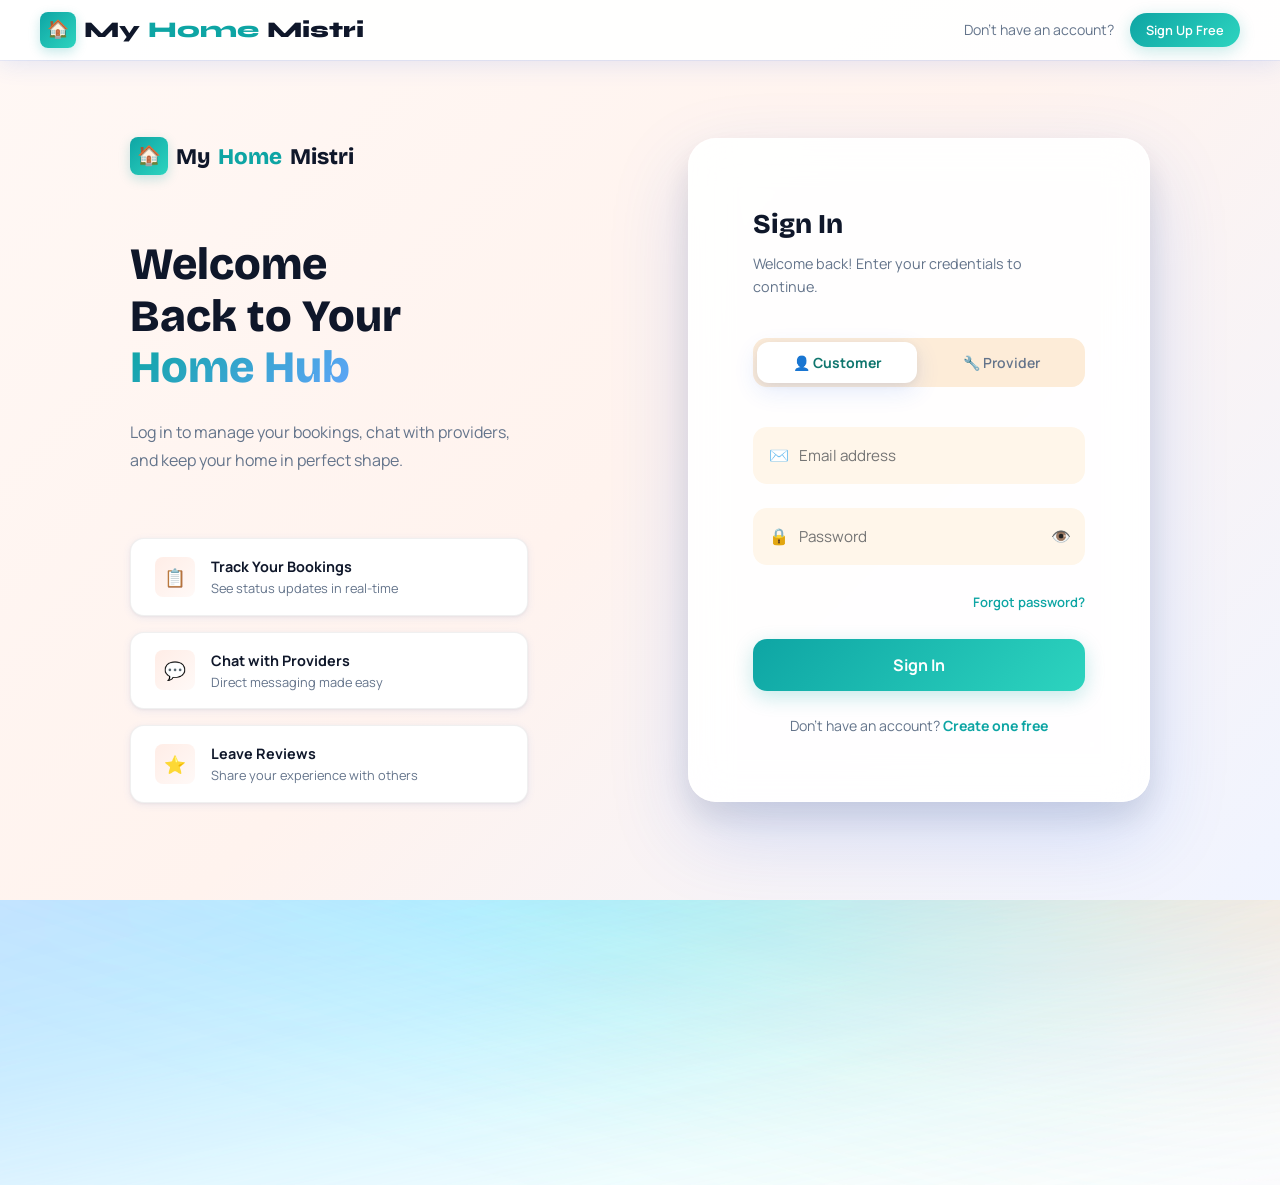
==== frontend/chat.html @ c1bc2903 "Initial commit" ====
<!DOCTYPE html>
<html lang="en">
<head>
  <meta charset="UTF-8">
  <meta name="viewport" content="width=device-width, initial-scale=1.0">
  <title>Chat - MyHomeMistri</title>
  <link rel="stylesheet" href="css/global.css">
  <link rel="stylesheet" href="css/chat.css">
</head>
<body>
  <nav class="navbar scrolled">
    <div class="nav-container">
      <a href="index.html" class="nav-logo"><div class="logo-icon">&#127968;</div>My<span class="accent">Home</span>Mistri</a>
      <ul class="nav-links">
        <li><a href="providers.html" class="nav-link">Providers</a></li>
        <li><a href="user-dashboard.html" class="nav-link">Dashboard</a></li>
        <li><a href="chat.html" class="nav-link active">Chat</a></li>
      </ul>
      <button class="hamburger" aria-label="Toggle menu"><span></span><span></span><span></span></button>
    </div>
  </nav>

  <div class="nav-overlay"></div>
  <div class="nav-drawer">
    <a href="providers.html" class="nav-link">Providers</a>
    <a href="user-dashboard.html" class="nav-link">Dashboard</a>
    <a href="chat.html" class="nav-link active">Chat</a>
  </div>

  <main class="chat-page">
    <div class="chat-layout">
      <aside class="conversations-sidebar">
        <div class="sidebar-chat-header">
          <h2>Messages</h2>
          <div class="chat-search-wrap">
            <span class="search-icon">&#128269;</span>
            <input type="text" class="chat-search-input" id="conversationSearch" placeholder="Search conversation">
          </div>
        </div>
        <div class="conversations-list" id="conversationsList"></div>
      </aside>

      <section class="chat-window" id="chatWindow">
        <div class="chat-window-empty" id="chatWindowEmpty" style="display:none">
          <div class="empty-icon">&#128172;</div>
          <h3>Select a conversation</h3>
        </div>

        <div id="chatBody" style="display:flex;flex-direction:column;flex:1;overflow:hidden">
          <header class="chat-window-header" id="chatWindowHeader">
            <button class="mobile-back-btn" id="mobileBackBtn" type="button">&#8592; Back</button>
            <div class="avatar">RK</div>
            <div class="chat-header-info">
              <div class="chat-header-name">Rajesh Kumar</div>
              <div class="chat-header-status"><span class="status-dot"></span> Online now</div>
            </div>
            <div class="chat-header-actions">
              <button class="chat-action-btn" type="button">&#9432;</button>
              <button class="chat-action-btn" type="button">&#128465;</button>
            </div>
          </header>

          <div class="chat-messages" id="chatMessages"></div>

          <div class="chat-input-area">
            <div class="chat-input-wrapper">
              <button class="chat-attach-btn" type="button">&#128206;</button>
              <textarea class="chat-text-input" id="chatInput" placeholder="Type your message"></textarea>
              <button class="chat-send-btn" id="chatSendBtn" type="button">&#10148;</button>
            </div>
          </div>
        </div>
      </section>
    </div>
  </main>

  <div class="toast-container"></div>

  <script src="js/global.js"></script>
  <script src="js/chat-page.js"></script>
</body>
</html>
---- frontend/css/global.css ----
@import url('https://fonts.googleapis.com/css2?family=Manrope:wght@400;500;600;700;800&family=Bricolage+Grotesque:wght@500;600;700;800&family=Syne:wght@500;700;800&display=swap');

:root {
  /* Color Palette */
  --primary: #0EA5A4;
  --primary-light: #2DD4BF;
  --primary-dark: #0F766E;
  --primary-glow: rgba(14, 165, 164, 0.24);
  --secondary: #2563EB;
  --secondary-light: #60A5FA;
  --accent: #E11D48;
  --accent-light: #FB7185;
  --warning: #F59E0B;
  --danger: #DC2626;

  /* Neutral Palette */
  --white: #FFFFFF;
  --bg-base: #FFFDF8;
  --bg-soft: #FFF6EA;
  --bg-muted: #FDECD8;
  --surface: rgba(255, 255, 255, 0.85);
  --surface-raised: rgba(255, 255, 255, 0.95);
  --border: rgba(37, 99, 235, 0.16);
  --border-soft: rgba(0, 0, 0, 0.06);

  /* Text */
  --text-dark: #0F172A;
  --text-body: #334155;
  --text-muted: #64748B;
  --text-light: #94A3B8;

  /* Typography */
  --font-display: 'Bricolage Grotesque', sans-serif;
  --font-body: 'Manrope', sans-serif;
  --font-brand: 'Syne', sans-serif;

  /* Spacing */
  --space-xs: 4px;
  --space-sm: 8px;
  --space-md: 16px;
  --space-lg: 24px;
  --space-xl: 40px;
  --space-2xl: 64px;
  --space-3xl: 96px;

  /* Radius */
  --radius-sm: 8px;
  --radius-md: 14px;
  --radius-lg: 20px;
  --radius-xl: 28px;
  --radius-full: 9999px;

  /* Shadows */
  --shadow-sm: 0 2px 8px rgba(37, 99, 235, 0.08), 0 1px 3px rgba(2,6,23,0.05);
  --shadow-md: 0 8px 24px rgba(37, 99, 235, 0.12), 0 2px 8px rgba(2,6,23,0.06);
  --shadow-lg: 0 20px 48px rgba(37, 99, 235, 0.16), 0 8px 16px rgba(2,6,23,0.08);
  --shadow-xl: 0 32px 80px rgba(37, 99, 235, 0.18), 0 16px 32px rgba(2,6,23,0.1);
  --shadow-glow: 0 0 32px rgba(37, 99, 235, 0.28);

  /* Transitions */
  --transition-fast: 0.15s cubic-bezier(0.4, 0, 0.2, 1);
  --transition-base: 0.25s cubic-bezier(0.4, 0, 0.2, 1);
  --transition-slow: 0.4s cubic-bezier(0.4, 0, 0.2, 1);
  --transition-spring: 0.5s cubic-bezier(0.34, 1.56, 0.64, 1);

  /* Z-index */
  --z-base: 1;
  --z-raised: 10;
  --z-overlay: 100;
  --z-modal: 200;
  --z-toast: 300;
  --z-nav: 1000;
}

/* ============ RESET & BASE ============ */
*, *::before, *::after {
  box-sizing: border-box;
  margin: 0;
  padding: 0;
}

html {
  font-size: 16px;
  scroll-behavior: smooth;
  -webkit-text-size-adjust: 100%;
  /* prevent any horizontal scrollbar even if a tiny sliver of the drawer appears */
  overflow-x: hidden;
}

body {
  font-family: var(--font-body);
  font-size: 1rem;
  line-height: 1.6;
  color: var(--text-body);
  background: linear-gradient(135deg, #FFFBF0 0%, #FFF8F0 35%, #FFF4E6 100%);
  background-attachment: fixed;
  overflow-x: hidden;
  -webkit-font-smoothing: antialiased;
  -moz-osx-font-smoothing: grayscale;
  position: relative;
}

body::before,
body::after {
  content: '';
  position: fixed;
  inset: -20%;
  pointer-events: none;
  z-index: -3;
  transform-origin: center;
}

body::before {
  background:
    conic-gradient(from 0deg at 50% 50%, 
      rgba(255, 107, 107, 0.35),
      rgba(255, 159, 64, 0.35),
      rgba(255, 206, 86, 0.35),
      rgba(75, 192, 192, 0.35),
      rgba(100, 150, 255, 0.35),
      rgba(200, 150, 255, 0.35),
      rgba(255, 107, 107, 0.35)
    );
  filter: blur(100px) saturate(150%) brightness(1.1);
  transform: perspective(2000px) rotateX(55deg) rotateZ(0deg) scale(1.2);
  animation: glowPlaneA 25s ease-in-out infinite alternate;
}

body::after {
  background:
    radial-gradient(circle at 25% 35%, rgba(255, 178, 102, 0.35), transparent 45%),
    radial-gradient(circle at 75% 45%, rgba(255, 150, 200, 0.35), transparent 48%),
    radial-gradient(circle at 50% 80%, rgba(100, 200, 255, 0.3), transparent 45%),
    radial-gradient(circle at 15% 70%, rgba(200, 180, 255, 0.28), transparent 42%);
  filter: blur(85px) saturate(140%);
  transform: perspective(1800px) rotateX(60deg) rotateZ(12deg) scale(1.15);
  animation: glowPlaneB 28s ease-in-out infinite;
}

img {
  max-width: 100%;
  height: auto;
  display: block;
}

a {
  color: inherit;
  text-decoration: none;
}

ul, ol {
  list-style: none;
}

button {
  cursor: pointer;
  font-family: var(--font-body);
  border: none;
  outline: none;
  background: none;
}

input, textarea, select {
  font-family: var(--font-body);
  outline: none;
}

/* ============ ABSTRACT BG SHAPES ============ */
.bg-shapes {
  position: fixed;
  top: 0; left: 0;
  width: 100%; height: 100%;
  pointer-events: none;
  z-index: -1;
  overflow: hidden;
  perspective: 1200px;
}

.bg-shape {
  position: absolute;
  border-radius: 50%;
  filter: blur(70px);
  opacity: 0.45;
  will-change: transform;
}

.bg-shape-1 {
  width: 700px; height: 700px;
  background: radial-gradient(circle at 30% 30%, #FFB366 0%, #FF8A65 35%, transparent 70%);
  top: -250px; right: -150px;
  animation: floatShape1 14s cubic-bezier(0.42, 0, 0.58, 1) infinite;
  box-shadow: 0 0 80px 20px rgba(255, 138, 101, 0.3);
}

.bg-shape-2 {
  width: 500px; height: 500px;
  background: radial-gradient(circle at 40% 40%, #7DD3FC 0%, #60A5FA 40%, transparent 70%);
  bottom: -150px; left: -120px;
  animation: floatShape2 17s cubic-bezier(0.42, 0, 0.58, 1) infinite;
  box-shadow: 0 0 70px 15px rgba(96, 165, 250, 0.3);
}

.bg-shape-3 {
  width: 600px; height: 600px;
  background: radial-gradient(circle at 35% 35%, #F472B6 0%, #EC4899 30%, transparent 70%);
  top: 40%; left: 35%;
  animation: floatShape3 12s cubic-bezier(0.42, 0, 0.58, 1) infinite;
  box-shadow: 0 0 90px 25px rgba(236, 72, 153, 0.25);
}

@keyframes floatShape1 {
  0%, 100% { 
    transform: translate(0, 0) rotateX(0deg) rotateY(0deg) rotateZ(0deg) scale(1);
    opacity: 0.45;
  }
  25% { 
    transform: translate(-50px, 40px) rotateX(15deg) rotateY(-20deg) rotateZ(10deg) scale(1.15);
    opacity: 0.5;
  }
  50% { 
    transform: translate(30px, -30px) rotateX(-15deg) rotateY(25deg) rotateZ(-15deg) scale(1.05);
    opacity: 0.4;
  }
  75% { 
    transform: translate(-40px, -50px) rotateX(20deg) rotateY(-15deg) rotateZ(20deg) scale(1.2);
    opacity: 0.48;
  }
}

@keyframes floatShape2 {
  0%, 100% { 
    transform: translate(0, 0) rotateX(0deg) rotateY(0deg) rotateZ(0deg) scale(1);
    opacity: 0.45;
  }
  25% { 
    transform: translate(50px, -50px) rotateX(-20deg) rotateY(20deg) rotateZ(-10deg) scale(1.1);
    opacity: 0.48;
  }
  50% { 
    transform: translate(-30px, 40px) rotateX(15deg) rotateY(-25deg) rotateZ(15deg) scale(1.18);
    opacity: 0.42;
  }
  75% { 
    transform: translate(40px, 30px) rotateX(-10deg) rotateY(15deg) rotateZ(-20deg) scale(1.08);
    opacity: 0.46;
  }
}

@keyframes floatShape3 {
  0%, 100% { 
    transform: translate(-50%, -50%) rotateX(0deg) rotateY(0deg) rotateZ(0deg) scale(1);
    opacity: 0.45;
  }
  25% { 
    transform: translate(-50%, -65%) rotateX(25deg) rotateY(-20deg) rotateZ(20deg) scale(1.2);
    opacity: 0.5;
  }
  50% { 
    transform: translate(-50%, -35%) rotateX(-20deg) rotateY(25deg) rotateZ(-15deg) scale(0.95);
    opacity: 0.38;
  }
  75% { 
    transform: translate(-50%, -55%) rotateX(15deg) rotateY(15deg) rotateZ(25deg) scale(1.12);
    opacity: 0.47;
  }
}
 
/* ============ DECORATIVE 3D ANIMATIONS ============ */



@keyframes glowPlaneA {
  0% {
    transform: perspective(2000px) rotateX(55deg) rotateY(-10deg) rotateZ(-8deg) scale(1.15) translate3d(-3%, 1%, 0);
    opacity: 0.95;
  }
  25% {
    transform: perspective(2000px) rotateX(50deg) rotateY(15deg) rotateZ(12deg) scale(1.25) translate3d(2%, -2%, 20px);
    opacity: 1;
  }
  50% {
    transform: perspective(2000px) rotateX(60deg) rotateY(-20deg) rotateZ(8deg) scale(1.2) translate3d(-2%, 3%, 0);
    opacity: 0.92;
  }
  75% {
    transform: perspective(2000px) rotateX(52deg) rotateY(18deg) rotateZ(-10deg) scale(1.22) translate3d(3%, -1%, 15px);
    opacity: 0.98;
  }
  100% {
    transform: perspective(2000px) rotateX(55deg) rotateY(-10deg) rotateZ(16deg) scale(1.18) translate3d(1%, 2%, 0);
    opacity: 0.95;
  }
}

@keyframes glowPlaneB {
  0% {
    transform: perspective(1800px) rotateX(60deg) rotateY(12deg) rotateZ(14deg) scale(1.1) translate3d(2%, -2%, 0);
    opacity: 0.93;
  }
  25% {
    transform: perspective(1800px) rotateX(55deg) rotateY(-15deg) rotateZ(-8deg) scale(1.18) translate3d(-3%, 2%, -20px);
    opacity: 0.97;
  }
  50% {
    transform: perspective(1800px) rotateX(58deg) rotateY(20deg) rotateZ(10deg) scale(1.15) translate3d(-2%, -3%, 0);
    opacity: 0.91;
  }
  75% {
    transform: perspective(1800px) rotateX(62deg) rotateY(-18deg) rotateZ(-12deg) scale(1.2) translate3d(3%, 1%, 12px);
    opacity: 0.96;
  }
  100% {
    transform: perspective(1800px) rotateX(64deg) rotateY(12deg) rotateZ(6deg) scale(1.12) translate3d(1%, 1%, 0);
    opacity: 0.93;
  }
}

/* ============ DECORATIVE 3D ANIMATIONS ============ */
@keyframes floatingOrb1 {
  0%, 100% { transform: translateY(0) scale(1); }
  50% { transform: translateY(-60px) scale(1.1); }
}

@keyframes floatingOrb2 {
  0%, 100% { transform: translateX(0) translateY(0); }
  50% { transform: translateX(40px) translateY(-40px); }
}

@keyframes floatingOrb3 {
  0%, 100% { transform: translateX(0) translateY(0) rotateZ(0deg); }
  50% { transform: translateX(-35px) translateY(50px) rotateZ(180deg); }
}

@keyframes shimmer {
  0%, 100% { opacity: 0.3; }
  50% { opacity: 0.8; }
}

@keyframes pulsGlow {
  0%, 100% { box-shadow: 0 0 30px 10px rgba(255, 107, 107, 0.2); }
  50% { box-shadow: 0 0 60px 20px rgba(255, 107, 107, 0.35); }
}

/* Create additional layered 3D depth */
.bg-shapes::before {
  content: '';
  position: absolute;
  width: 100%; height: 100%;
  top: 0; left: 0;
  background: 
    radial-gradient(circle at 20% 50%, rgba(255, 179, 102, 0.08), transparent 50%),
    radial-gradient(circle at 80% 20%, rgba(100, 200, 255, 0.08), transparent 50%),
    radial-gradient(circle at 50% 90%, rgba(244, 114, 182, 0.07), transparent 50%);
  pointer-events: none;
  animation: shimmer 6s ease-in-out infinite;
}

/* ============ NAVBAR ============ */
.navbar {
  position: fixed;
  top: 0; left: 0;
  width: 100%;
  z-index: var(--z-nav);
  padding: 18px 0;
  transition: all var(--transition-slow);
}

.navbar.scrolled {
  background: rgba(255, 255, 255, 0.92);
  backdrop-filter: blur(20px);
  -webkit-backdrop-filter: blur(20px);
  box-shadow: 0 4px 24px rgba(37, 99, 235, 0.12), 0 1px 0 rgba(37, 99, 235, 0.08);
  padding: 12px 0;
}

.nav-container {
  max-width: 1280px;
  margin: 0 auto;
  padding: 0 var(--space-xl);
  display: flex;
  align-items: center;
  justify-content: space-between;
  gap: var(--space-xl);
}

.nav-logo {
  display: flex;
  align-items: center;
  gap: var(--space-sm);
  font-family: var(--font-brand);
  font-weight: 800;
  font-size: 1.4rem;
  color: var(--text-dark);
  flex-shrink: 0;
}

.nav-logo .logo-icon {
  width: 36px; height: 36px;
  background: linear-gradient(135deg, var(--primary), var(--primary-light));
  border-radius: var(--radius-sm);
  display: flex;
  align-items: center;
  justify-content: center;
  color: white;
  font-size: 1.1rem;
  box-shadow: 0 4px 12px var(--primary-glow);
}

.nav-logo span.accent {
  color: var(--primary);
}

.nav-links {
  display: flex;
  align-items: center;
  gap: var(--space-xl);
}

.nav-link {
  font-size: 0.9rem;
  font-weight: 600;
  color: var(--text-body);
  transition: color var(--transition-base);
  position: relative;
  padding-bottom: 4px;
}

.nav-link::after {
  content: '';
  position: absolute;
  bottom: 0; left: 0;
  width: 0; height: 2px;
  background: var(--primary);
  border-radius: var(--radius-full);
  transition: width var(--transition-base);
}

.nav-link:hover {
  color: var(--primary);
}

.nav-link:hover::after,
.nav-link.active::after {
  width: 100%;
}

.nav-link.active {
  color: var(--primary);
}

.nav-actions {
  display: flex;
  align-items: center;
  gap: var(--space-md);
}

.btn {
  display: inline-flex;
  align-items: center;
  justify-content: center;
  gap: 8px;
  padding: 10px 22px;
  border-radius: var(--radius-full);
  font-size: 0.875rem;
  font-weight: 600;
  font-family: var(--font-body);
  transition: all var(--transition-base);
  cursor: pointer;
  position: relative;
  overflow: hidden;
  white-space: nowrap;
}

.btn::before {
  content: '';
  position: absolute;
  top: 50%; left: 50%;
  width: 0; height: 0;
  background: rgba(255,255,255,0.2);
  border-radius: 50%;
  transform: translate(-50%, -50%);
  transition: width 0.6s ease, height 0.6s ease;
}

.btn:active::before {
  width: 300px;
  height: 300px;
}

.btn-outline {
  border: 2px solid var(--border);
  color: var(--text-body);
  background: transparent;
}

.btn-outline:hover {
  border-color: var(--primary);
  color: var(--primary);
  background: var(--primary-glow);
}

.btn-primary {
  background: linear-gradient(135deg, var(--primary), var(--primary-light));
  color: white;
  box-shadow: 0 4px 16px var(--primary-glow);
}

.btn-primary:hover {
  transform: translateY(-2px);
  box-shadow: 0 8px 24px var(--primary-glow);
}

.btn-primary:active {
  transform: translateY(0);
}

.btn-secondary {
  background: linear-gradient(135deg, var(--secondary), var(--secondary-light));
  color: white;
  box-shadow: 0 4px 16px rgba(79, 70, 229, 0.25);
}

.btn-secondary:hover {
  transform: translateY(-2px);
  box-shadow: 0 8px 24px rgba(79, 70, 229, 0.35);
}

.btn-ghost {
  color: var(--text-muted);
  background: transparent;
}

.btn-ghost:hover {
  color: var(--primary);
  background: var(--primary-glow);
}

.btn-sm {
  padding: 7px 16px;
  font-size: 0.8rem;
}

.btn-lg {
  padding: 14px 32px;
  font-size: 1rem;
}

/* ============ HAMBURGER ============ */
.hamburger {
  display: none;
  flex-direction: column;
  gap: 5px;
  cursor: pointer;
  padding: 8px;
  border-radius: var(--radius-sm);
  background: transparent;
  transition: background var(--transition-base);
  z-index: calc(var(--z-nav) + 10);
}

.hamburger:hover {
  background: var(--primary-glow);
}

.hamburger span {
  display: block;
  width: 24px;
  height: 2.5px;
  background: var(--text-dark);
  border-radius: 2px;
  transition: all var(--transition-base);
}

.hamburger.active span:nth-child(1) {
  transform: translateY(7.5px) rotate(45deg);
}

.hamburger.active span:nth-child(2) {
  opacity: 0;
  transform: scaleX(0);
}

.hamburger.active span:nth-child(3) {
  transform: translateY(-7.5px) rotate(-45deg);
}

/* ============ MOBILE DRAWER ============ */
.nav-drawer {
  position: fixed;
  top: 0;
  right: 0;
  width: min(320px, 85vw);
  height: 100vh;
  background: rgba(255, 255, 255, 0.97);
  backdrop-filter: blur(24px);
  -webkit-backdrop-filter: blur(24px);
  z-index: calc(var(--z-nav) + 5);
  padding: 80px var(--space-xl) var(--space-xl);
  display: flex;
  flex-direction: column;
  gap: var(--space-lg);
  box-shadow: -8px 0 48px rgba(0,0,0,0.12);
  /* move completely off‑screen; 100% matches the drawer's own width so there
     are no visible slivers at extreme zoom levels. 110% sometimes left a
     tiny slice peeking from the right when the page was zoomed out in the
     browser. */
  transform: translateX(100%);
  transition: transform 0.4s cubic-bezier(0.4, 0, 0.2, 1);
  pointer-events: none;
  visibility: hidden;
  will-change: transform;
}

.nav-drawer.open {
  transform: translateX(0);
  pointer-events: auto;
  visibility: visible;
}

.nav-drawer .nav-link {
  font-size: 1.1rem;
  padding: var(--space-sm) 0;
  border-bottom: 1px solid var(--border-soft);
}

.nav-drawer .nav-actions {
  flex-direction: column;
  align-items: stretch;
  margin-top: auto;
}

.nav-drawer .btn {
  justify-content: center;
}

.nav-overlay {
  position: fixed;
  inset: 0;
  background: rgba(0,0,0,0.3);
  z-index: calc(var(--z-nav) + 4);
  opacity: 0;
  pointer-events: none;
  transition: opacity var(--transition-slow);
  backdrop-filter: blur(2px);
}

.nav-overlay.active {
  opacity: 1;
  pointer-events: all;
}

/* ============ CONTAINERS ============ */
.container {
  max-width: 1280px;
  margin: 0 auto;
  padding: 0 var(--space-xl);
}

.container-sm {
  max-width: 900px;
  margin: 0 auto;
  padding: 0 var(--space-xl);
}

.section {
  padding: var(--space-3xl) 0;
}

/* ============ CARDS ============ */
.card {
  background: var(--surface);
  border: 1px solid var(--border-soft);
  border-radius: var(--radius-lg);
  padding: var(--space-xl);
  box-shadow: var(--shadow-md);
  backdrop-filter: blur(12px);
  -webkit-backdrop-filter: blur(12px);
  transition: all var(--transition-slow);
  transform-style: preserve-3d;
}

.card:hover {
  box-shadow: var(--shadow-lg);
  border-color: var(--border);
}

.card-tilt {
  transition: transform var(--transition-base), box-shadow var(--transition-base);
}

/* ============ BADGES ============ */
.badge {
  display: inline-flex;
  align-items: center;
  gap: 4px;
  padding: 4px 12px;
  border-radius: var(--radius-full);
  font-size: 0.75rem;
  font-weight: 700;
  text-transform: uppercase;
  letter-spacing: 0.05em;
}

.badge-primary {
  background: linear-gradient(135deg, var(--primary-glow), rgba(14, 165, 164, 0.12));
  color: var(--primary-dark);
  border: 1px solid rgba(14, 165, 164, 0.2);
}

.badge-success {
  background: rgba(16, 185, 129, 0.12);
  color: #059669;
  border: 1px solid rgba(16, 185, 129, 0.2);
}

.badge-warning {
  background: rgba(245, 158, 11, 0.12);
  color: #D97706;
  border: 1px solid rgba(245, 158, 11, 0.2);
}

.badge-danger {
  background: rgba(239, 68, 68, 0.12);
  color: #DC2626;
  border: 1px solid rgba(239, 68, 68, 0.2);
}

.badge-info {
  background: rgba(79, 70, 229, 0.1);
  color: var(--secondary);
  border: 1px solid rgba(79, 70, 229, 0.2);
}

/* ============ STARS ============ */
.stars {
  display: flex;
  align-items: center;
  gap: 2px;
}

.star {
  color: #E5E7EB;
  font-size: 1rem;
  transition: color var(--transition-fast);
}

.star.filled {
  color: var(--warning);
}

.star.half {
  background: linear-gradient(90deg, var(--warning) 50%, #E5E7EB 50%);
  background-clip: text;
  -webkit-background-clip: text;
  -webkit-text-fill-color: transparent;
}

/* ============ FORM ELEMENTS ============ */
.form-group {
  position: relative;
  margin-bottom: var(--space-lg);
}

.form-label {
  display: block;
  font-size: 0.85rem;
  font-weight: 600;
  color: var(--text-body);
  margin-bottom: var(--space-sm);
  transition: color var(--transition-base);
}

.form-input {
  width: 100%;
  padding: 13px 18px;
  background: var(--surface-raised);
  border: 2px solid var(--border-soft);
  border-radius: var(--radius-md);
  font-size: 0.95rem;
  color: var(--text-dark);
  transition: all var(--transition-base);
}

.form-input:focus {
  border-color: var(--primary);
  background: white;
  box-shadow: 0 0 0 4px var(--primary-glow);
}

.form-input::placeholder {
  color: var(--text-light);
}

.form-input.error {
  border-color: var(--danger);
  box-shadow: 0 0 0 4px rgba(239, 68, 68, 0.1);
}

.form-error {
  font-size: 0.78rem;
  color: var(--danger);
  margin-top: 6px;
  display: flex;
  align-items: center;
  gap: 4px;
  opacity: 0;
  transform: translateY(-4px);
  transition: all var(--transition-base);
}

.form-error.visible {
  opacity: 1;
  transform: translateY(0);
}

/* ============ SCROLL REVEAL ============ */
.reveal {
  opacity: 0;
  transform: translateY(32px);
  transition: opacity 0.7s cubic-bezier(0.4, 0, 0.2, 1),
              transform 0.7s cubic-bezier(0.4, 0, 0.2, 1);
}

.reveal.revealed {
  opacity: 1;
  transform: translateY(0);
}

.reveal-delay-1 { transition-delay: 0.1s; }
.reveal-delay-2 { transition-delay: 0.2s; }
.reveal-delay-3 { transition-delay: 0.3s; }
.reveal-delay-4 { transition-delay: 0.4s; }
.reveal-delay-5 { transition-delay: 0.5s; }

/* ============ SECTION HEADERS ============ */
.section-label {
  font-family: var(--font-brand);
  display: inline-flex;
  align-items: center;
  gap: 8px;
  padding: 6px 16px;
  background: var(--primary-glow);
  border: 1px solid rgba(14, 165, 164, 0.2);
  border-radius: var(--radius-full);
  font-size: 0.8rem;
  font-weight: 700;
  color: var(--primary-dark);
  text-transform: uppercase;
  letter-spacing: 0.08em;
  margin-bottom: var(--space-md);
}

.section-title {
  font-family: var(--font-display);
  font-size: clamp(2rem, 4vw, 3rem);
  font-weight: 800;
  color: var(--text-dark);
  line-height: 1.15;
  margin-bottom: var(--space-md);
}

.section-subtitle {
  font-size: 1.05rem;
  color: var(--text-muted);
  line-height: 1.7;
  max-width: 600px;
}

/* ============ TOAST NOTIFICATIONS ============ */
.toast-container {
  position: fixed;
  bottom: 24px;
  right: 24px;
  z-index: var(--z-toast);
  display: flex;
  flex-direction: column;
  gap: var(--space-sm);
}

.toast {
  display: flex;
  align-items: center;
  gap: var(--space-md);
  padding: var(--space-md) var(--space-lg);
  background: white;
  border-radius: var(--radius-md);
  box-shadow: var(--shadow-xl);
  border-left: 4px solid var(--primary);
  min-width: 300px;
  max-width: 420px;
  animation: toastIn 0.4s var(--transition-spring) forwards;
}

.toast.success { border-left-color: var(--accent); }
.toast.error { border-left-color: var(--danger); }
.toast.warning { border-left-color: var(--warning); }

@keyframes toastIn {
  from { opacity: 0; transform: translateX(100%) scale(0.9); }
  to { opacity: 1; transform: translateX(0) scale(1); }
}

@keyframes toastOut {
  from { opacity: 1; transform: translateX(0) scale(1); }
  to { opacity: 0; transform: translateX(100%) scale(0.9); }
}

.toast.removing {
  animation: toastOut 0.3s ease forwards;
}

/* ============ LOADING SPINNER ============ */
.spinner {
  width: 20px; height: 20px;
  border: 3px solid rgba(255,255,255,0.3);
  border-top-color: white;
  border-radius: 50%;
  animation: spin 0.7s linear infinite;
}

@keyframes spin {
  to { transform: rotate(360deg); }
}

/* ============ AVATAR ============ */
.avatar {
  width: 44px; height: 44px;
  border-radius: 50%;
  object-fit: cover;
  border: 2px solid var(--border-soft);
  display: flex;
  align-items: center;
  justify-content: center;
  background: linear-gradient(135deg, var(--primary), var(--primary-light));
  color: white;
  font-weight: 700;
  font-size: 1rem;
  flex-shrink: 0;
}

.avatar-sm { width: 34px; height: 34px; font-size: 0.8rem; }
.avatar-lg { width: 60px; height: 60px; font-size: 1.3rem; }
.avatar-xl { width: 88px; height: 88px; font-size: 1.8rem; }

/* ============ DIVIDER ============ */
.divider {
  height: 1px;
  background: var(--border-soft);
  margin: var(--space-lg) 0;
}

/* ============ FOOTER ============ */
footer {
  background: var(--text-dark);
  color: rgba(255,255,255,0.7);
  /* smaller vertical footprint: 40px top / 24px bottom */
  padding: var(--space-xl) 0 var(--space-md);
}

footer .footer-grid {
  display: grid;
  grid-template-columns: 2fr 3fr 1fr; /* logo | services+company | support */
  /* tighten spacing to reduce height on larger screens */
  gap: var(--space-xl);
  margin-bottom: var(--space-xl);
}

/* grouped link columns for footer */
.footer-links-row {
  display: flex;
  gap: var(--space-2xl);
  flex-wrap: wrap;
}
.footer-links-row > div {
  flex: 1 1 200px;
}

footer .footer-logo {
  display: flex;
  align-items: center;
  gap: var(--space-sm);
  font-family: var(--font-brand);
  font-weight: 800;
  font-size: 1.3rem;
  color: white;
  margin-bottom: var(--space-md);
}

footer .footer-logo .logo-icon {
  background: linear-gradient(135deg, var(--primary), var(--primary-light));
}

footer p {
  font-size: 0.9rem;
  line-height: 1.8;
  margin-bottom: var(--space-lg);
}

footer h4 {
  font-family: var(--font-brand);
  font-weight: 700;
  font-size: 0.95rem;
  color: white;
  margin-bottom: var(--space-lg);
  text-transform: uppercase;
  letter-spacing: 0.05em;
}

footer a {
  display: block;
  font-size: 0.88rem;
  color: rgba(255,255,255,0.6);
  margin-bottom: var(--space-sm);
  transition: color var(--transition-base);
}

footer a:hover {
  color: var(--primary-light);
}

footer .footer-bottom {
  display: flex;
  align-items: center;
  justify-content: space-between;
  padding-top: var(--space-xl);
  border-top: 1px solid rgba(255,255,255,0.1);
  font-size: 0.85rem;
}

footer .social-links {
  display: flex;
  gap: var(--space-md);
}

footer .social-link {
  width: 36px; height: 36px;
  background: rgba(255,255,255,0.08);
  border-radius: var(--radius-sm);
  display: flex;
  align-items: center;
  justify-content: center;
  transition: background var(--transition-base), transform var(--transition-base);
}

footer .social-link:hover {
  background: var(--primary);
  transform: translateY(-2px);
}

/* ============ SCROLLBAR ============ */
::-webkit-scrollbar {
  width: 6px;
}

::-webkit-scrollbar-track {
  background: var(--bg-muted);
}

::-webkit-scrollbar-thumb {
  background: var(--primary-light);
  border-radius: 3px;
}

::-webkit-scrollbar-thumb:hover {
  background: var(--primary);
}

/* ============ SELECTION ============ */
::selection {
  background: var(--primary-glow);
  color: var(--primary-dark);
}

/* ============ RESPONSIVE ============ */
@media (max-width: 1200px) {
  .nav-container {
    padding: 0 var(--space-lg);
    gap: var(--space-md);
  }
  .nav-logo {
    font-size: 1.22rem;
  }
  .nav-logo .logo-icon {
    width: 32px;
    height: 32px;
    font-size: 1rem;
  }
  .nav-links { display: none; }
  .nav-actions { display: none; }
  .hamburger { display: flex; }
  .nav-drawer {
    width: min(360px, 86vw);
    padding: 82px var(--space-lg) var(--space-lg);
  }
  .nav-drawer .nav-actions,
  .mobile-drawer .nav-actions { display: flex; }
  footer .footer-grid { grid-template-columns: 1fr 1fr; }
}

@media (max-width: 768px) {
  :root {
    --space-xl: 24px;
    --space-2xl: 40px;
    --space-3xl: 64px;
  }
  .container { padding: 0 var(--space-lg); }
  footer .footer-grid {
    grid-template-columns: repeat(3, minmax(0, 1fr));
    gap: var(--space-lg);
  }
  footer .footer-grid > :first-child {
    grid-column: 1 / -1;
  }
  footer .footer-grid > :nth-child(2) { grid-column: span 2; }
  footer .footer-grid > :nth-child(3) { grid-column: span 1; }
  footer .footer-links-row {
    display: grid;
    grid-template-columns: repeat(2, minmax(0, 1fr));
    gap: var(--space-lg);
    align-items: start;
    width: 100%;
  }
  footer .footer-links-row > div {
    min-width: 0;
    width: 100%;
  }
  footer .footer-grid > :not(:first-child) {
    min-width: 0;
    width: 100%;
  }
  footer .footer-bottom { flex-direction: column; gap: var(--space-md); text-align: center; }
}

@media (max-width: 480px) {
  .nav-container { padding: 0 var(--space-md); }
  .nav-logo { font-size: 1.08rem; }
  .nav-logo .logo-icon {
    width: 30px;
    height: 30px;
  }
  .nav-drawer {
    width: min(320px, 92vw);
    padding: 78px var(--space-md) var(--space-md);
  }
  :root {
    --space-xl: 20px;
    --space-2xl: 32px;
  }
}
---- frontend/css/chat.css ----
/* ============================================
   MYHOMEMISTRI - CHAT PAGE CSS
============================================ */

.chat-page {
  padding-top: 72px;
  min-height: calc(100vh - 72px);
  height: calc(100vh - 72px);
  display: flex;
  flex-direction: column;
  background: var(--bg-base);
  overflow: hidden;
}

.chat-layout {
  display: grid;
  grid-template-columns: 340px 1fr;
  flex: 1;
  min-height: 0;
  overflow: hidden;
}

/* ============ CONVERSATIONS SIDEBAR ============ */
.conversations-sidebar {
  background: white;
  border-right: 1px solid var(--border-soft);
  display: flex;
  flex-direction: column;
  overflow: hidden;
}

.sidebar-chat-header {
  padding: var(--space-lg) var(--space-xl);
  border-bottom: 1px solid var(--border-soft);
  flex-shrink: 0;
}

.sidebar-chat-header h2 {
  font-family: var(--font-display);
  font-size: 1.2rem;
  font-weight: 700;
  color: var(--text-dark);
  margin-bottom: var(--space-md);
}

.chat-search-input {
  width: 100%;
  padding: 10px 14px 10px 40px;
  background: var(--bg-soft);
  border: 2px solid transparent;
  border-radius: var(--radius-md);
  font-size: 0.875rem;
  color: var(--text-dark);
  transition: all var(--transition-base);
  position: relative;
}

.chat-search-wrap {
  position: relative;
}

.chat-search-wrap .search-icon {
  position: absolute;
  left: 12px;
  top: 50%;
  transform: translateY(-50%);
  color: var(--text-light);
  font-size: 0.95rem;
  pointer-events: none;
}

.chat-search-input:focus {
  background: white;
  border-color: var(--primary);
  box-shadow: 0 0 0 4px var(--primary-glow);
}

/* ============ CONVERSATION LIST ============ */
.conversations-list {
  flex: 1;
  overflow-y: auto;
  padding: var(--space-sm);
}

.conversation-item {
  display: flex;
  align-items: center;
  gap: var(--space-md);
  padding: var(--space-md);
  border-radius: var(--radius-lg);
  cursor: pointer;
  transition: all var(--transition-base);
  position: relative;
  margin-bottom: 2px;
}

.conversation-item:hover {
  background: var(--bg-soft);
}

.conversation-item.active {
  background: linear-gradient(135deg, rgba(255,107,53,0.1), rgba(255,107,53,0.05));
}

.conversation-avatar {
  position: relative;
  flex-shrink: 0;
}

.conv-online-dot {
  position: absolute;
  bottom: 1px; right: 1px;
  width: 10px; height: 10px;
  background: var(--accent);
  border-radius: 50%;
  border: 2px solid white;
}

.conversation-info {
  flex: 1;
  min-width: 0;
}

.conversation-name {
  font-weight: 700;
  font-size: 0.9rem;
  color: var(--text-dark);
  margin-bottom: 3px;
  white-space: nowrap;
  overflow: hidden;
  text-overflow: ellipsis;
}

.conversation-preview {
  font-size: 0.78rem;
  color: var(--text-muted);
  white-space: nowrap;
  overflow: hidden;
  text-overflow: ellipsis;
}

.conversation-item.unread .conversation-preview {
  color: var(--text-body);
  font-weight: 600;
}

.conversation-meta {
  display: flex;
  flex-direction: column;
  align-items: flex-end;
  gap: 4px;
  flex-shrink: 0;
}

.conv-time {
  font-size: 0.72rem;
  color: var(--text-light);
  font-weight: 500;
}

.conv-unread-badge {
  width: 18px; height: 18px;
  background: var(--primary);
  border-radius: 50%;
  display: flex;
  align-items: center;
  justify-content: center;
  font-size: 0.65rem;
  color: white;
  font-weight: 700;
}

/* ============ CHAT WINDOW ============ */
.chat-window {
  display: flex;
  flex-direction: column;
  overflow: hidden;
  background: linear-gradient(135deg, #FFF8F5 0%, #F8F5FF 100%);
}

.chat-window-empty {
  flex: 1;
  display: flex;
  flex-direction: column;
  align-items: center;
  justify-content: center;
  color: var(--text-muted);
  gap: var(--space-md);
}

.chat-window-empty .empty-icon {
  font-size: 4rem;
  opacity: 0.4;
}

.chat-window-empty h3 {
  font-family: var(--font-display);
  font-size: 1.2rem;
  font-weight: 700;
  color: var(--text-dark);
}

/* ============ CHAT HEADER ============ */
.chat-window-header {
  background: white;
  border-bottom: 1px solid var(--border-soft);
  padding: var(--space-md) var(--space-xl);
  display: flex;
  align-items: center;
  gap: var(--space-md);
  flex-shrink: 0;
  box-shadow: 0 2px 8px rgba(0,0,0,0.04);
}

.chat-header-info {
  flex: 1;
  min-width: 0;
}

.chat-header-name {
  font-family: var(--font-display);
  font-weight: 700;
  font-size: 1rem;
  color: var(--text-dark);
}

.chat-header-status {
  font-size: 0.78rem;
  color: var(--accent);
  font-weight: 600;
  display: flex;
  align-items: center;
  gap: 5px;
}

.chat-header-status .status-dot {
  width: 7px; height: 7px;
  background: var(--accent);
  border-radius: 50%;
  animation: pulseDot 2s ease-in-out infinite;
}

.chat-header-actions {
  display: flex;
  gap: var(--space-sm);
}

.chat-action-btn {
  width: 38px; height: 38px;
  border-radius: var(--radius-md);
  background: var(--bg-soft);
  border: none;
  display: flex;
  align-items: center;
  justify-content: center;
  font-size: 1rem;
  color: var(--text-muted);
  cursor: pointer;
  transition: all var(--transition-base);
}

.chat-action-btn:hover {
  background: var(--primary-glow);
  color: var(--primary);
}

#deleteConversationBtn {
  background: #fee2e2;
  color: #b91c1c;
  border: 1px solid #fecaca;
  font-weight: 700;
}

#deleteConversationBtn:hover {
  background: #fecaca;
  color: #991b1b;
}

/* ============ MESSAGES AREA ============ */
.chat-messages {
  flex: 1;
  overflow-y: auto;
  padding: var(--space-xl);
  display: flex;
  flex-direction: column;
  gap: var(--space-md);
  scroll-behavior: smooth;
}

.message-group {
  display: flex;
  flex-direction: column;
  gap: 4px;
  max-width: 72%;
}

.message-group.sent {
  align-self: flex-end;
  align-items: flex-end;
}

.message-group.received {
  align-self: flex-start;
  align-items: flex-start;
}

.message-sender-label {
  font-size: 0.72rem;
  color: var(--text-light);
  font-weight: 600;
  margin-bottom: 4px;
  padding: 0 12px;
}

.message-bubble {
  padding: 12px 16px;
  border-radius: 18px;
  font-size: 0.9rem;
  font-weight: 600;
  line-height: 1.5;
  position: relative;
  animation: messageIn 0.3s var(--transition-spring) both;
  word-wrap: break-word;
  max-width: 100%;
}

@keyframes messageIn {
  from { opacity: 0; transform: translateY(8px) scale(0.96); }
  to { opacity: 1; transform: translateY(0) scale(1); }
}

.message-group.sent .message-bubble {
  background: linear-gradient(135deg, var(--primary), var(--primary-light));
  color: #fff;
  border-bottom-right-radius: 4px;
  box-shadow: 0 4px 12px var(--primary-glow);
}

.message-group.received .message-bubble {
  background: white;
  color: #111827;
  border-bottom-left-radius: 4px;
  box-shadow: var(--shadow-sm);
  border: 1px solid var(--border-soft);
}

.message-time {
  font-size: 0.68rem;
  color: #475569;
  font-weight: 500;
  padding: 0 6px;
  margin-top: 2px;
}

.message-group.sent .message-time {
  display: flex;
  align-items: center;
  gap: 4px;
  color: var(--text-light);
}

.message-tick {
  color: var(--accent);
  font-size: 0.75rem;
}

/* Date separator */
.date-separator {
  display: flex;
  align-items: center;
  gap: var(--space-md);
  color: var(--text-light);
  font-size: 0.75rem;
  font-weight: 600;
  margin: var(--space-sm) 0;
}

.date-separator::before,
.date-separator::after {
  content: '';
  flex: 1;
  height: 1px;
  background: var(--border-soft);
}

/* Typing indicator */
.typing-indicator {
  display: flex;
  align-items: center;
  gap: 4px;
  padding: 12px 16px;
  background: white;
  border-radius: 18px;
  border-bottom-left-radius: 4px;
  box-shadow: var(--shadow-sm);
  border: 1px solid var(--border-soft);
  width: fit-content;
  align-self: flex-start;
}

.typing-dot {
  width: 7px; height: 7px;
  background: var(--text-light);
  border-radius: 50%;
  animation: typingDot 1.4s ease-in-out infinite;
}

.typing-dot:nth-child(2) { animation-delay: 0.2s; }
.typing-dot:nth-child(3) { animation-delay: 0.4s; }

@keyframes typingDot {
  0%, 60%, 100% { transform: translateY(0); opacity: 0.5; }
  30% { transform: translateY(-5px); opacity: 1; }
}

/* ============ CHAT INPUT ============ */
.chat-input-area {
  background: white;
  border-top: 1px solid var(--border-soft);
  padding: var(--space-md) var(--space-xl);
  flex-shrink: 0;
}

.chat-input-wrapper {
  display: flex;
  align-items: flex-end;
  gap: var(--space-sm);
  background: var(--bg-soft);
  border-radius: var(--radius-xl);
  padding: var(--space-sm);
  border: 2px solid transparent;
  transition: border-color var(--transition-base), box-shadow var(--transition-base);
}

.chat-input-wrapper:focus-within {
  border-color: var(--primary);
  background: white;
  box-shadow: 0 0 0 4px var(--primary-glow);
}

.chat-attach-btn {
  width: 38px; height: 38px;
  border-radius: var(--radius-md);
  background: transparent;
  border: none;
  display: flex;
  align-items: center;
  justify-content: center;
  font-size: 1.1rem;
  color: var(--text-muted);
  cursor: pointer;
  transition: all var(--transition-base);
  flex-shrink: 0;
}

.chat-attach-btn:hover {
  color: var(--primary);
  background: var(--primary-glow);
}

.chat-text-input {
  flex: 1;
  border: none;
  background: none;
  padding: 8px 4px;
  font-size: 0.95rem;
  color: var(--text-dark);
  resize: none;
  min-height: 40px;
  max-height: 120px;
  overflow-y: auto;
  line-height: 1.5;
  font-family: var(--font-body);
}

.chat-text-input::placeholder { color: var(--text-light); }

.chat-send-btn {
  width: 42px; height: 42px;
  border-radius: var(--radius-md);
  background: linear-gradient(135deg, var(--primary), var(--primary-light));
  border: none;
  display: flex;
  align-items: center;
  justify-content: center;
  color: white;
  font-size: 1rem;
  cursor: pointer;
  transition: all var(--transition-base);
  box-shadow: 0 4px 12px var(--primary-glow);
  flex-shrink: 0;
}

.chat-send-btn:hover {
  transform: scale(1.08);
  box-shadow: 0 6px 18px var(--primary-glow);
}

.chat-send-btn:active {
  transform: scale(0.96);
}

/* ============ BOOKING REQUEST CARD (in chat) ============ */
.chat-booking-card {
  background: white;
  border: 2px solid var(--border);
  border-radius: var(--radius-lg);
  padding: var(--space-md);
  margin: var(--space-sm) 0;
  max-width: 280px;
}

.chat-booking-card-title {
  font-size: 0.8rem;
  font-weight: 700;
  color: var(--text-muted);
  text-transform: uppercase;
  letter-spacing: 0.05em;
  margin-bottom: var(--space-sm);
}

.chat-booking-card h4 {
  font-family: var(--font-display);
  font-size: 0.95rem;
  font-weight: 700;
  color: var(--text-dark);
  margin-bottom: 4px;
}

.chat-booking-card p {
  font-size: 0.8rem;
  color: var(--text-muted);
  margin-bottom: var(--space-sm);
}

.chat-booking-card .btn {
  width: 100%;
  justify-content: center;
}

/* ============ MOBILE BACK BUTTON ============ */
.mobile-back-btn {
  display: none;
  align-items: center;
  gap: 6px;
  font-size: 0.88rem;
  font-weight: 600;
  color: var(--primary);
  cursor: pointer;
  padding: 6px;
  border-radius: var(--radius-sm);
  transition: background var(--transition-base);
  background: none;
  border: none;
}

.mobile-back-btn:hover { background: var(--primary-glow); }

/* ============ RESPONSIVE ============ */
@media (max-width: 768px) {
  .chat-page {
    min-height: calc(100dvh - 72px);
    height: calc(100dvh - 72px);
  }
  .chat-layout { grid-template-columns: 1fr; }
  .chat-window { display: none; }
  .chat-window.active { display: flex; }
  .conversations-sidebar.hidden { display: none; }
  .mobile-back-btn { display: flex; }
  .chat-window-header {
    padding: var(--space-md);
    gap: var(--space-sm);
  }
  .chat-header-actions {
    gap: 6px;
  }
  .chat-messages { padding: var(--space-md); }
  .message-group { max-width: 85%; }
}

@media (max-width: 480px) {
  .chat-window-header { padding: var(--space-md); }
  .chat-input-area { padding: var(--space-sm) var(--space-md); }
}
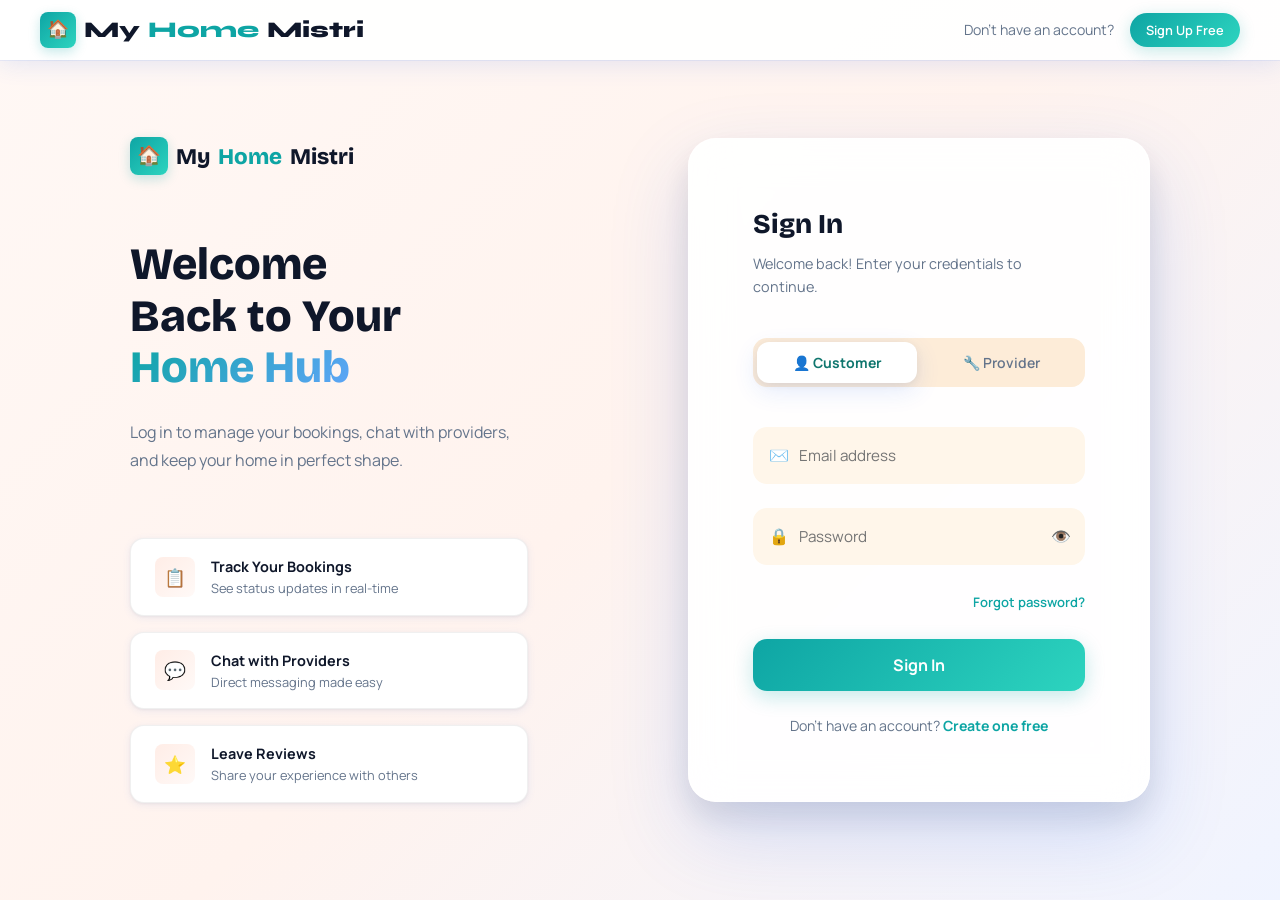
==== commit da8546c3: "Updated both" ====
--- a/frontend/chat.html
+++ b/frontend/chat.html
@@ -64,7 +64,8 @@
 
           <div class="chat-input-area">
             <div class="chat-input-wrapper">
-              <button class="chat-attach-btn" type="button">&#128206;</button>
+              <label class="chat-attach-btn" id="chatAttachBtn" for="chatAttachmentInput" title="Attach a file">&#128206;</label>
+              <input type="file" id="chatAttachmentInput" accept=".pdf,.doc,.docx,.txt,.png,.jpg,.jpeg,.webp,.gif,.zip,.rar" style="display:none">
               <textarea class="chat-text-input" id="chatInput" placeholder="Type your message"></textarea>
               <button class="chat-send-btn" id="chatSendBtn" type="button">&#10148;</button>
             </div>
--- a/frontend/css/chat.css
+++ b/frontend/css/chat.css
@@ -3,9 +3,9 @@
 ============================================ */
 
 .chat-page {
-  padding-top: 72px;
-  min-height: calc(100vh - 72px);
-  height: calc(100vh - 72px);
+  padding-top: 84px;
+  min-height: calc(100dvh - 84px);
+  height: calc(100dvh - 84px);
   display: flex;
   flex-direction: column;
   background: var(--bg-base);
@@ -285,6 +285,7 @@
   flex-direction: column;
   gap: var(--space-md);
   scroll-behavior: smooth;
+  background: white;
 }
 
 .message-group {
@@ -417,7 +418,7 @@
 .chat-input-area {
   background: white;
   border-top: 1px solid var(--border-soft);
-  padding: var(--space-md) var(--space-xl);
+  padding: var(--space-md) var(--space-xl) max(var(--space-md), env(safe-area-inset-bottom));
   flex-shrink: 0;
 }
 
@@ -456,6 +457,25 @@
 .chat-attach-btn:hover {
   color: var(--primary);
   background: var(--primary-glow);
+}
+
+.chat-attach-btn.has-file {
+  color: var(--primary-dark);
+  background: var(--primary-glow);
+}
+
+.chat-attachment-link {
+  display: inline-block;
+  margin-top: 6px;
+  font-size: 0.78rem;
+  font-weight: 700;
+  text-decoration: underline;
+  text-underline-offset: 2px;
+  color: #1d4ed8;
+}
+
+.message-group.sent .chat-attachment-link {
+  color: #dbeafe;
 }
 
 .chat-text-input {
@@ -559,8 +579,9 @@
 /* ============ RESPONSIVE ============ */
 @media (max-width: 768px) {
   .chat-page {
-    min-height: calc(100dvh - 72px);
-    height: calc(100dvh - 72px);
+    padding-top: 86px;
+    min-height: calc(100dvh - 86px);
+    height: calc(100dvh - 86px);
   }
   .chat-layout { grid-template-columns: 1fr; }
   .chat-window { display: none; }
@@ -580,5 +601,5 @@
 
 @media (max-width: 480px) {
   .chat-window-header { padding: var(--space-md); }
-  .chat-input-area { padding: var(--space-sm) var(--space-md); }
-}
+  .chat-input-area { padding: var(--space-sm) var(--space-md) max(var(--space-sm), env(safe-area-inset-bottom)); }
+}
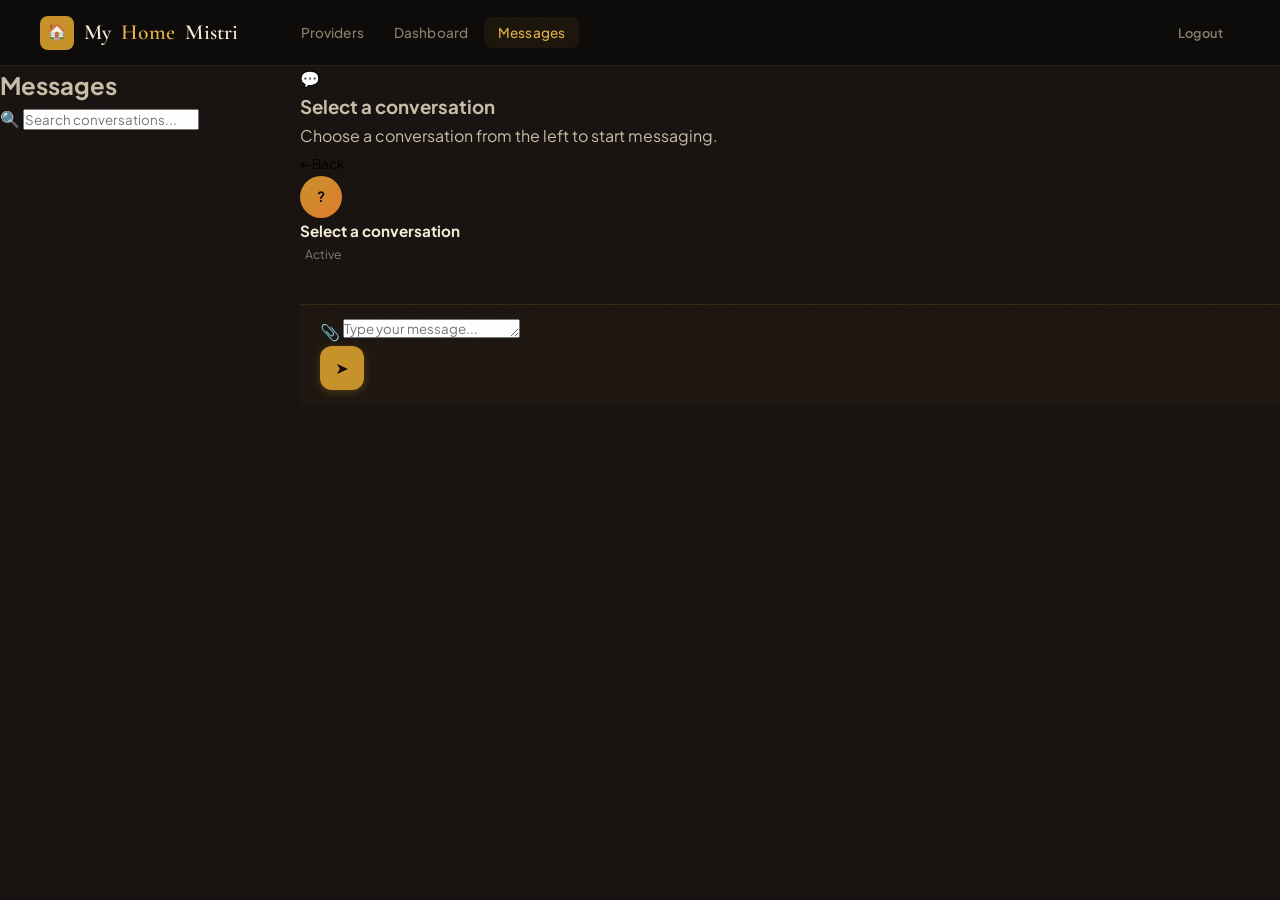
==== commit a8a9b053: "new version of UI" ====
--- a/frontend/chat.html
+++ b/frontend/chat.html
@@ -3,81 +3,88 @@
 <head>
   <meta charset="UTF-8">
   <meta name="viewport" content="width=device-width, initial-scale=1.0">
-  <title>Chat - MyHomeMistri</title>
+  <title>Messages – MyHomeMistri</title>
   <link rel="stylesheet" href="css/global.css">
   <link rel="stylesheet" href="css/chat.css">
 </head>
 <body>
-  <nav class="navbar scrolled">
-    <div class="nav-container">
-      <a href="index.html" class="nav-logo"><div class="logo-icon">&#127968;</div>My<span class="accent">Home</span>Mistri</a>
-      <ul class="nav-links">
-        <li><a href="providers.html" class="nav-link">Providers</a></li>
-        <li><a href="user-dashboard.html" class="nav-link">Dashboard</a></li>
-        <li><a href="chat.html" class="nav-link active">Chat</a></li>
-      </ul>
-      <button class="hamburger" aria-label="Toggle menu"><span></span><span></span><span></span></button>
+
+<nav class="navbar" id="navbar">
+  <div class="nav-container">
+    <a href="index.html" class="nav-logo">
+      <div class="logo-mark">🏠</div>
+      My<span class="accent">Home</span>Mistri
+    </a>
+    <ul class="nav-links">
+      <li><a href="providers.html" class="nav-link">Providers</a></li>
+      <li><a href="user-dashboard.html" class="nav-link">Dashboard</a></li>
+      <li><a href="chat.html" class="nav-link active">Messages</a></li>
+    </ul>
+    <div class="nav-actions">
+      <button class="btn btn-ghost btn-sm" onclick="AuthState.logout()">Logout</button>
     </div>
-  </nav>
+    <button class="hamburger" id="hamburger"><span></span><span></span><span></span></button>
+  </div>
+</nav>
 
-  <div class="nav-overlay"></div>
-  <div class="nav-drawer">
-    <a href="providers.html" class="nav-link">Providers</a>
-    <a href="user-dashboard.html" class="nav-link">Dashboard</a>
-    <a href="chat.html" class="nav-link active">Chat</a>
+<div class="nav-overlay" id="navOverlay"></div>
+<div class="nav-drawer" id="navDrawer">
+  <a href="providers.html" class="nav-link">Providers</a>
+  <a href="user-dashboard.html" class="nav-link">Dashboard</a>
+  <a href="chat.html" class="nav-link active">Messages</a>
+  <div class="nav-actions">
+    <button class="btn btn-outline" onclick="AuthState.logout()">Logout</button>
   </div>
+</div>
 
-  <main class="chat-page">
-    <div class="chat-layout">
-      <aside class="conversations-sidebar">
-        <div class="sidebar-chat-header">
-          <h2>Messages</h2>
-          <div class="chat-search-wrap">
-            <span class="search-icon">&#128269;</span>
-            <input type="text" class="chat-search-input" id="conversationSearch" placeholder="Search conversation">
+<main class="chat-page">
+  <div class="chat-layout">
+    <aside class="conversations-sidebar">
+      <div class="sidebar-chat-header">
+        <h2>Messages</h2>
+        <div class="chat-search-wrap">
+          <span class="search-icon">🔍</span>
+          <input type="text" class="chat-search-input" id="conversationSearch" placeholder="Search conversations...">
+        </div>
+      </div>
+      <div class="conversations-list" id="conversationsList"></div>
+    </aside>
+
+    <section class="chat-window" id="chatWindow">
+      <div class="chat-window-empty" id="chatWindowEmpty">
+        <div class="empty-icon">💬</div>
+        <h3>Select a conversation</h3>
+        <p>Choose a conversation from the left to start messaging.</p>
+      </div>
+
+      <div id="chatBody" style="display:flex;flex-direction:column;flex:1;overflow:hidden">
+        <header class="chat-window-header" id="chatWindowHeader">
+          <button class="mobile-back-btn" id="mobileBackBtn" type="button">← Back</button>
+          <div class="avatar">?</div>
+          <div class="chat-header-info">
+            <div class="chat-header-name">Select a conversation</div>
+            <div class="chat-header-status"><span class="status-dot"></span> Active</div>
+          </div>
+          <div class="chat-header-actions" id="chatHeaderActions"></div>
+        </header>
+
+        <div class="chat-messages" id="chatMessages"></div>
+
+        <div class="chat-input-area">
+          <div class="chat-input-wrapper">
+            <label class="chat-attach-btn" id="chatAttachBtn" for="chatAttachmentInput" title="Attach file">📎</label>
+            <input type="file" id="chatAttachmentInput" accept=".pdf,.doc,.docx,.txt,.png,.jpg,.jpeg,.webp,.gif,.zip,.rar" style="display:none">
+            <textarea class="chat-text-input" id="chatInput" placeholder="Type your message..." rows="1"></textarea>
+            <button class="chat-send-btn" id="chatSendBtn" type="button">➤</button>
           </div>
         </div>
-        <div class="conversations-list" id="conversationsList"></div>
-      </aside>
+      </div>
+    </section>
+  </div>
+</main>
 
-      <section class="chat-window" id="chatWindow">
-        <div class="chat-window-empty" id="chatWindowEmpty" style="display:none">
-          <div class="empty-icon">&#128172;</div>
-          <h3>Select a conversation</h3>
-        </div>
-
-        <div id="chatBody" style="display:flex;flex-direction:column;flex:1;overflow:hidden">
-          <header class="chat-window-header" id="chatWindowHeader">
-            <button class="mobile-back-btn" id="mobileBackBtn" type="button">&#8592; Back</button>
-            <div class="avatar">RK</div>
-            <div class="chat-header-info">
-              <div class="chat-header-name">Rajesh Kumar</div>
-              <div class="chat-header-status"><span class="status-dot"></span> Online now</div>
-            </div>
-            <div class="chat-header-actions">
-              <button class="chat-action-btn" type="button">&#9432;</button>
-              <button class="chat-action-btn" type="button">&#128465;</button>
-            </div>
-          </header>
-
-          <div class="chat-messages" id="chatMessages"></div>
-
-          <div class="chat-input-area">
-            <div class="chat-input-wrapper">
-              <label class="chat-attach-btn" id="chatAttachBtn" for="chatAttachmentInput" title="Attach a file">&#128206;</label>
-              <input type="file" id="chatAttachmentInput" accept=".pdf,.doc,.docx,.txt,.png,.jpg,.jpeg,.webp,.gif,.zip,.rar" style="display:none">
-              <textarea class="chat-text-input" id="chatInput" placeholder="Type your message"></textarea>
-              <button class="chat-send-btn" id="chatSendBtn" type="button">&#10148;</button>
-            </div>
-          </div>
-        </div>
-      </section>
-    </div>
-  </main>
-
-  <div class="toast-container"></div>
-
-  <script src="js/global.js"></script>
-  <script src="js/chat-page.js"></script>
+<div class="toast-container"></div>
+<script src="js/global.js"></script>
+<script src="js/chat-page.js"></script>
 </body>
 </html>
--- a/frontend/css/global.css
+++ b/frontend/css/global.css
@@ -1,1159 +1,489 @@
-@import url('https://fonts.googleapis.com/css2?family=Manrope:wght@400;500;600;700;800&family=Bricolage+Grotesque:wght@500;600;700;800&family=Syne:wght@500;700;800&display=swap');
+@import url('https://fonts.googleapis.com/css2?family=Cormorant+Garamond:ital,wght@0,500;0,600;0,700;1,500&family=Plus+Jakarta+Sans:wght@400;500;600;700&display=swap');
 
 :root {
-  /* Color Palette */
-  --primary: #0EA5A4;
-  --primary-light: #2DD4BF;
-  --primary-dark: #0F766E;
-  --primary-glow: rgba(14, 165, 164, 0.24);
-  --secondary: #2563EB;
-  --secondary-light: #60A5FA;
-  --accent: #E11D48;
-  --accent-light: #FB7185;
-  --warning: #F59E0B;
-  --danger: #DC2626;
-
-  /* Neutral Palette */
-  --white: #FFFFFF;
-  --bg-base: #FFFDF8;
-  --bg-soft: #FFF6EA;
-  --bg-muted: #FDECD8;
-  --surface: rgba(255, 255, 255, 0.85);
-  --surface-raised: rgba(255, 255, 255, 0.95);
-  --border: rgba(37, 99, 235, 0.16);
-  --border-soft: rgba(0, 0, 0, 0.06);
-
-  /* Text */
-  --text-dark: #0F172A;
-  --text-body: #334155;
-  --text-muted: #64748B;
-  --text-light: #94A3B8;
-
-  /* Typography */
-  --font-display: 'Bricolage Grotesque', sans-serif;
-  --font-body: 'Manrope', sans-serif;
-  --font-brand: 'Syne', sans-serif;
-
-  /* Spacing */
-  --space-xs: 4px;
-  --space-sm: 8px;
-  --space-md: 16px;
-  --space-lg: 24px;
-  --space-xl: 40px;
-  --space-2xl: 64px;
-  --space-3xl: 96px;
-
-  /* Radius */
-  --radius-sm: 8px;
-  --radius-md: 14px;
-  --radius-lg: 20px;
-  --radius-xl: 28px;
-  --radius-full: 9999px;
-
-  /* Shadows */
-  --shadow-sm: 0 2px 8px rgba(37, 99, 235, 0.08), 0 1px 3px rgba(2,6,23,0.05);
-  --shadow-md: 0 8px 24px rgba(37, 99, 235, 0.12), 0 2px 8px rgba(2,6,23,0.06);
-  --shadow-lg: 0 20px 48px rgba(37, 99, 235, 0.16), 0 8px 16px rgba(2,6,23,0.08);
-  --shadow-xl: 0 32px 80px rgba(37, 99, 235, 0.18), 0 16px 32px rgba(2,6,23,0.1);
-  --shadow-glow: 0 0 32px rgba(37, 99, 235, 0.28);
-
-  /* Transitions */
-  --transition-fast: 0.15s cubic-bezier(0.4, 0, 0.2, 1);
-  --transition-base: 0.25s cubic-bezier(0.4, 0, 0.2, 1);
-  --transition-slow: 0.4s cubic-bezier(0.4, 0, 0.2, 1);
-  --transition-spring: 0.5s cubic-bezier(0.34, 1.56, 0.64, 1);
-
-  /* Z-index */
-  --z-base: 1;
-  --z-raised: 10;
-  --z-overlay: 100;
-  --z-modal: 200;
-  --z-toast: 300;
-  --z-nav: 1000;
-}
-
-/* ============ RESET & BASE ============ */
-*, *::before, *::after {
-  box-sizing: border-box;
-  margin: 0;
-  padding: 0;
-}
-
-html {
-  font-size: 16px;
-  scroll-behavior: smooth;
-  -webkit-text-size-adjust: 100%;
-  /* prevent any horizontal scrollbar even if a tiny sliver of the drawer appears */
-  overflow-x: hidden;
-}
+  /* Core palette - warm charcoal + amber gold */
+  --ink:        #181310;
+  --ink-deep:   #0E0B09;
+  --ink-mid:    #2A2018;
+  --surface:    #1E1610;
+  --surface-2:  #261C11;
+  --surface-3:  #2E2214;
+
+  --gold:       #C8922A;
+  --gold-light: #E4B04A;
+  --gold-glow:  rgba(200,146,42,0.18);
+  --gold-pale:  rgba(200,146,42,0.08);
+
+  --amber:      #E07B2C;
+  --cream:      #F5EDD8;
+  --cream-dim:  #BFB49A;
+  --cream-muted:#7A6E5A;
+
+  --text-h:     #F5EDD8;
+  --text-body:  #C9BDA8;
+  --text-muted: #8A7E6C;
+  --text-faint: #524A3C;
+
+  --success:    #4E9A6C;
+  --success-bg: rgba(78,154,108,0.12);
+  --danger:     #C0392B;
+  --danger-bg:  rgba(192,57,43,0.12);
+  --info:       #2E86C1;
+  --info-bg:    rgba(46,134,193,0.12);
+
+  --border:     rgba(200,146,42,0.15);
+  --border-soft:rgba(245,237,216,0.06);
+  --divider:    rgba(245,237,216,0.08);
+
+  --font-display: 'Cormorant Garamond', Georgia, serif;
+  --font-body:    'Plus Jakarta Sans', system-ui, sans-serif;
+
+  --radius-xs:  4px;
+  --radius-sm:  8px;
+  --radius-md:  12px;
+  --radius-lg:  18px;
+  --radius-xl:  24px;
+  --radius-full:9999px;
+
+  --shadow-glow: 0 0 32px rgba(200,146,42,0.12);
+  --shadow-card: 0 2px 12px rgba(0,0,0,0.35), 0 0 0 1px rgba(200,146,42,0.08);
+  --shadow-card-hover: 0 8px 32px rgba(0,0,0,0.45), 0 0 0 1px rgba(200,146,42,0.18);
+  --shadow-btn:  0 4px 16px rgba(200,146,42,0.3);
+
+  --transition:    0.18s ease;
+  --transition-md: 0.28s cubic-bezier(0.4,0,0.2,1);
+  --nav-h: 66px;
+}
+
+*, *::before, *::after { box-sizing: border-box; margin: 0; padding: 0; }
+html { font-size: 16px; scroll-behavior: smooth; -webkit-text-size-adjust: 100%; }
 
 body {
   font-family: var(--font-body);
   font-size: 1rem;
-  line-height: 1.6;
+  line-height: 1.65;
   color: var(--text-body);
-  background: linear-gradient(135deg, #FFFBF0 0%, #FFF8F0 35%, #FFF4E6 100%);
-  background-attachment: fixed;
+  background: var(--ink);
+  -webkit-font-smoothing: antialiased;
   overflow-x: hidden;
-  -webkit-font-smoothing: antialiased;
-  -moz-osx-font-smoothing: grayscale;
-  position: relative;
-}
-
-body::before,
-body::after {
+}
+
+/* Subtle noise texture overlay - pure CSS, no GPU cost */
+body::before {
   content: '';
   position: fixed;
-  inset: -20%;
+  inset: 0;
+  background-image: url("data:image/svg+xml,%3Csvg viewBox='0 0 256 256' xmlns='http://www.w3.org/2000/svg'%3E%3Cfilter id='noise'%3E%3CfeTurbulence type='fractalNoise' baseFrequency='0.9' numOctaves='4' stitchTiles='stitch'/%3E%3C/filter%3E%3Crect width='100%25' height='100%25' filter='url(%23noise)' opacity='0.04'/%3E%3C/svg%3E");
+  background-size: 200px 200px;
   pointer-events: none;
-  z-index: -3;
-  transform-origin: center;
-}
-
-body::before {
-  background:
-    conic-gradient(from 0deg at 50% 50%, 
-      rgba(255, 107, 107, 0.35),
-      rgba(255, 159, 64, 0.35),
-      rgba(255, 206, 86, 0.35),
-      rgba(75, 192, 192, 0.35),
-      rgba(100, 150, 255, 0.35),
-      rgba(200, 150, 255, 0.35),
-      rgba(255, 107, 107, 0.35)
-    );
-  filter: blur(100px) saturate(150%) brightness(1.1);
-  transform: perspective(2000px) rotateX(55deg) rotateZ(0deg) scale(1.2);
-  animation: glowPlaneA 25s ease-in-out infinite alternate;
-}
-
-body::after {
-  background:
-    radial-gradient(circle at 25% 35%, rgba(255, 178, 102, 0.35), transparent 45%),
-    radial-gradient(circle at 75% 45%, rgba(255, 150, 200, 0.35), transparent 48%),
-    radial-gradient(circle at 50% 80%, rgba(100, 200, 255, 0.3), transparent 45%),
-    radial-gradient(circle at 15% 70%, rgba(200, 180, 255, 0.28), transparent 42%);
-  filter: blur(85px) saturate(140%);
-  transform: perspective(1800px) rotateX(60deg) rotateZ(12deg) scale(1.15);
-  animation: glowPlaneB 28s ease-in-out infinite;
-}
-
-img {
-  max-width: 100%;
-  height: auto;
-  display: block;
-}
-
-a {
-  color: inherit;
-  text-decoration: none;
-}
-
-ul, ol {
-  list-style: none;
-}
-
-button {
-  cursor: pointer;
+  z-index: 9999;
+  opacity: 0.4;
+}
+
+img { max-width: 100%; height: auto; display: block; }
+a { color: inherit; text-decoration: none; }
+ul, ol { list-style: none; }
+button { cursor: pointer; font-family: var(--font-body); border: none; outline: none; background: none; }
+input, textarea, select { font-family: var(--font-body); outline: none; }
+
+/* ── GEOMETRIC PATTERN BG UTILITY ── */
+.pattern-bg {
+  background-image:
+    linear-gradient(var(--border-soft) 1px, transparent 1px),
+    linear-gradient(90deg, var(--border-soft) 1px, transparent 1px);
+  background-size: 40px 40px;
+}
+
+/* ── NAVBAR ── */
+.navbar {
+  position: fixed; top: 0; left: 0; width: 100%;
+  height: var(--nav-h);
+  background: rgba(14,11,9,0.92);
+  border-bottom: 1px solid var(--border);
+  backdrop-filter: blur(16px);
+  -webkit-backdrop-filter: blur(16px);
+  z-index: 1000;
+  display: flex; align-items: center;
+}
+
+.nav-container {
+  max-width: 1320px; margin: 0 auto;
+  padding: 0 40px; width: 100%;
+  display: flex; align-items: center; gap: 32px;
+}
+
+.nav-logo {
+  display: flex; align-items: center; gap: 10px;
+  font-family: var(--font-display);
+  font-size: 1.35rem; font-weight: 600;
+  color: var(--cream); flex-shrink: 0;
+  letter-spacing: 0.01em;
+}
+.nav-logo .logo-mark {
+  width: 34px; height: 34px;
+  background: var(--gold);
+  border-radius: var(--radius-sm);
+  display: flex; align-items: center; justify-content: center;
+  font-size: 1rem;
+}
+.nav-logo .accent { color: var(--gold-light); }
+
+.nav-links {
+  display: flex; align-items: center; gap: 2px;
+  margin-left: 16px;
+}
+.nav-link {
+  font-size: 0.85rem; font-weight: 500;
+  color: var(--text-muted); padding: 7px 14px;
+  border-radius: var(--radius-sm);
+  transition: color var(--transition), background var(--transition);
+  letter-spacing: 0.01em;
+}
+.nav-link:hover { color: var(--cream); background: var(--surface-2); }
+.nav-link.active { color: var(--gold-light); background: var(--gold-pale); }
+
+.nav-actions { display: flex; align-items: center; gap: 8px; margin-left: auto; }
+
+/* ── BUTTONS ── */
+.btn {
+  display: inline-flex; align-items: center; justify-content: center;
+  gap: 6px; padding: 10px 22px;
+  border-radius: var(--radius-md);
+  font-size: 0.875rem; font-weight: 600;
   font-family: var(--font-body);
-  border: none;
-  outline: none;
-  background: none;
-}
-
-input, textarea, select {
-  font-family: var(--font-body);
-  outline: none;
-}
-
-/* ============ ABSTRACT BG SHAPES ============ */
-.bg-shapes {
-  position: fixed;
-  top: 0; left: 0;
-  width: 100%; height: 100%;
-  pointer-events: none;
-  z-index: -1;
-  overflow: hidden;
-  perspective: 1200px;
-}
-
-.bg-shape {
-  position: absolute;
-  border-radius: 50%;
-  filter: blur(70px);
-  opacity: 0.45;
-  will-change: transform;
-}
-
-.bg-shape-1 {
-  width: 700px; height: 700px;
-  background: radial-gradient(circle at 30% 30%, #FFB366 0%, #FF8A65 35%, transparent 70%);
-  top: -250px; right: -150px;
-  animation: floatShape1 14s cubic-bezier(0.42, 0, 0.58, 1) infinite;
-  box-shadow: 0 0 80px 20px rgba(255, 138, 101, 0.3);
-}
-
-.bg-shape-2 {
-  width: 500px; height: 500px;
-  background: radial-gradient(circle at 40% 40%, #7DD3FC 0%, #60A5FA 40%, transparent 70%);
-  bottom: -150px; left: -120px;
-  animation: floatShape2 17s cubic-bezier(0.42, 0, 0.58, 1) infinite;
-  box-shadow: 0 0 70px 15px rgba(96, 165, 250, 0.3);
-}
-
-.bg-shape-3 {
-  width: 600px; height: 600px;
-  background: radial-gradient(circle at 35% 35%, #F472B6 0%, #EC4899 30%, transparent 70%);
-  top: 40%; left: 35%;
-  animation: floatShape3 12s cubic-bezier(0.42, 0, 0.58, 1) infinite;
-  box-shadow: 0 0 90px 25px rgba(236, 72, 153, 0.25);
-}
-
-@keyframes floatShape1 {
-  0%, 100% { 
-    transform: translate(0, 0) rotateX(0deg) rotateY(0deg) rotateZ(0deg) scale(1);
-    opacity: 0.45;
-  }
-  25% { 
-    transform: translate(-50px, 40px) rotateX(15deg) rotateY(-20deg) rotateZ(10deg) scale(1.15);
-    opacity: 0.5;
-  }
-  50% { 
-    transform: translate(30px, -30px) rotateX(-15deg) rotateY(25deg) rotateZ(-15deg) scale(1.05);
-    opacity: 0.4;
-  }
-  75% { 
-    transform: translate(-40px, -50px) rotateX(20deg) rotateY(-15deg) rotateZ(20deg) scale(1.2);
-    opacity: 0.48;
-  }
-}
-
-@keyframes floatShape2 {
-  0%, 100% { 
-    transform: translate(0, 0) rotateX(0deg) rotateY(0deg) rotateZ(0deg) scale(1);
-    opacity: 0.45;
-  }
-  25% { 
-    transform: translate(50px, -50px) rotateX(-20deg) rotateY(20deg) rotateZ(-10deg) scale(1.1);
-    opacity: 0.48;
-  }
-  50% { 
-    transform: translate(-30px, 40px) rotateX(15deg) rotateY(-25deg) rotateZ(15deg) scale(1.18);
-    opacity: 0.42;
-  }
-  75% { 
-    transform: translate(40px, 30px) rotateX(-10deg) rotateY(15deg) rotateZ(-20deg) scale(1.08);
-    opacity: 0.46;
-  }
-}
-
-@keyframes floatShape3 {
-  0%, 100% { 
-    transform: translate(-50%, -50%) rotateX(0deg) rotateY(0deg) rotateZ(0deg) scale(1);
-    opacity: 0.45;
-  }
-  25% { 
-    transform: translate(-50%, -65%) rotateX(25deg) rotateY(-20deg) rotateZ(20deg) scale(1.2);
-    opacity: 0.5;
-  }
-  50% { 
-    transform: translate(-50%, -35%) rotateX(-20deg) rotateY(25deg) rotateZ(-15deg) scale(0.95);
-    opacity: 0.38;
-  }
-  75% { 
-    transform: translate(-50%, -55%) rotateX(15deg) rotateY(15deg) rotateZ(25deg) scale(1.12);
-    opacity: 0.47;
-  }
-}
- 
-/* ============ DECORATIVE 3D ANIMATIONS ============ */
-
-
-
-@keyframes glowPlaneA {
-  0% {
-    transform: perspective(2000px) rotateX(55deg) rotateY(-10deg) rotateZ(-8deg) scale(1.15) translate3d(-3%, 1%, 0);
-    opacity: 0.95;
-  }
-  25% {
-    transform: perspective(2000px) rotateX(50deg) rotateY(15deg) rotateZ(12deg) scale(1.25) translate3d(2%, -2%, 20px);
-    opacity: 1;
-  }
-  50% {
-    transform: perspective(2000px) rotateX(60deg) rotateY(-20deg) rotateZ(8deg) scale(1.2) translate3d(-2%, 3%, 0);
-    opacity: 0.92;
-  }
-  75% {
-    transform: perspective(2000px) rotateX(52deg) rotateY(18deg) rotateZ(-10deg) scale(1.22) translate3d(3%, -1%, 15px);
-    opacity: 0.98;
-  }
-  100% {
-    transform: perspective(2000px) rotateX(55deg) rotateY(-10deg) rotateZ(16deg) scale(1.18) translate3d(1%, 2%, 0);
-    opacity: 0.95;
-  }
-}
-
-@keyframes glowPlaneB {
-  0% {
-    transform: perspective(1800px) rotateX(60deg) rotateY(12deg) rotateZ(14deg) scale(1.1) translate3d(2%, -2%, 0);
-    opacity: 0.93;
-  }
-  25% {
-    transform: perspective(1800px) rotateX(55deg) rotateY(-15deg) rotateZ(-8deg) scale(1.18) translate3d(-3%, 2%, -20px);
-    opacity: 0.97;
-  }
-  50% {
-    transform: perspective(1800px) rotateX(58deg) rotateY(20deg) rotateZ(10deg) scale(1.15) translate3d(-2%, -3%, 0);
-    opacity: 0.91;
-  }
-  75% {
-    transform: perspective(1800px) rotateX(62deg) rotateY(-18deg) rotateZ(-12deg) scale(1.2) translate3d(3%, 1%, 12px);
-    opacity: 0.96;
-  }
-  100% {
-    transform: perspective(1800px) rotateX(64deg) rotateY(12deg) rotateZ(6deg) scale(1.12) translate3d(1%, 1%, 0);
-    opacity: 0.93;
-  }
-}
-
-/* ============ DECORATIVE 3D ANIMATIONS ============ */
-@keyframes floatingOrb1 {
-  0%, 100% { transform: translateY(0) scale(1); }
-  50% { transform: translateY(-60px) scale(1.1); }
-}
-
-@keyframes floatingOrb2 {
-  0%, 100% { transform: translateX(0) translateY(0); }
-  50% { transform: translateX(40px) translateY(-40px); }
-}
-
-@keyframes floatingOrb3 {
-  0%, 100% { transform: translateX(0) translateY(0) rotateZ(0deg); }
-  50% { transform: translateX(-35px) translateY(50px) rotateZ(180deg); }
-}
-
-@keyframes shimmer {
-  0%, 100% { opacity: 0.3; }
-  50% { opacity: 0.8; }
-}
-
-@keyframes pulsGlow {
-  0%, 100% { box-shadow: 0 0 30px 10px rgba(255, 107, 107, 0.2); }
-  50% { box-shadow: 0 0 60px 20px rgba(255, 107, 107, 0.35); }
-}
-
-/* Create additional layered 3D depth */
-.bg-shapes::before {
-  content: '';
-  position: absolute;
-  width: 100%; height: 100%;
-  top: 0; left: 0;
-  background: 
-    radial-gradient(circle at 20% 50%, rgba(255, 179, 102, 0.08), transparent 50%),
-    radial-gradient(circle at 80% 20%, rgba(100, 200, 255, 0.08), transparent 50%),
-    radial-gradient(circle at 50% 90%, rgba(244, 114, 182, 0.07), transparent 50%);
-  pointer-events: none;
-  animation: shimmer 6s ease-in-out infinite;
-}
-
-/* ============ NAVBAR ============ */
-.navbar {
-  position: fixed;
-  top: 0; left: 0;
-  width: 100%;
-  z-index: var(--z-nav);
-  padding: 18px 0;
-  transition: all var(--transition-slow);
-}
-
-.navbar.scrolled {
-  background: rgba(255, 255, 255, 0.92);
-  backdrop-filter: blur(20px);
-  -webkit-backdrop-filter: blur(20px);
-  box-shadow: 0 4px 24px rgba(37, 99, 235, 0.12), 0 1px 0 rgba(37, 99, 235, 0.08);
-  padding: 12px 0;
-}
-
-.nav-container {
-  max-width: 1280px;
-  margin: 0 auto;
-  padding: 0 var(--space-xl);
-  display: flex;
-  align-items: center;
-  justify-content: space-between;
-  gap: var(--space-xl);
-}
-
-.nav-logo {
-  display: flex;
-  align-items: center;
-  gap: var(--space-sm);
-  font-family: var(--font-brand);
-  font-weight: 800;
-  font-size: 1.4rem;
-  color: var(--text-dark);
-  flex-shrink: 0;
-}
-
-.nav-logo .logo-icon {
-  width: 36px; height: 36px;
-  background: linear-gradient(135deg, var(--primary), var(--primary-light));
-  border-radius: var(--radius-sm);
-  display: flex;
-  align-items: center;
-  justify-content: center;
-  color: white;
-  font-size: 1.1rem;
-  box-shadow: 0 4px 12px var(--primary-glow);
-}
-
-.nav-logo span.accent {
-  color: var(--primary);
-}
-
-.nav-links {
-  display: flex;
-  align-items: center;
-  gap: var(--space-xl);
-}
-
-.nav-link {
-  font-size: 0.9rem;
-  font-weight: 600;
-  color: var(--text-body);
-  transition: color var(--transition-base);
-  position: relative;
-  padding-bottom: 4px;
-}
-
-.nav-link::after {
-  content: '';
-  position: absolute;
-  bottom: 0; left: 0;
-  width: 0; height: 2px;
-  background: var(--primary);
-  border-radius: var(--radius-full);
-  transition: width var(--transition-base);
-}
-
-.nav-link:hover {
-  color: var(--primary);
-}
-
-.nav-link:hover::after,
-.nav-link.active::after {
-  width: 100%;
-}
-
-.nav-link.active {
-  color: var(--primary);
-}
-
-.nav-actions {
-  display: flex;
-  align-items: center;
-  gap: var(--space-md);
-}
-
-.btn {
-  display: inline-flex;
-  align-items: center;
-  justify-content: center;
-  gap: 8px;
-  padding: 10px 22px;
-  border-radius: var(--radius-full);
-  font-size: 0.875rem;
-  font-weight: 600;
-  font-family: var(--font-body);
-  transition: all var(--transition-base);
-  cursor: pointer;
-  position: relative;
-  overflow: hidden;
-  white-space: nowrap;
-}
-
-.btn::before {
-  content: '';
-  position: absolute;
-  top: 50%; left: 50%;
-  width: 0; height: 0;
-  background: rgba(255,255,255,0.2);
-  border-radius: 50%;
-  transform: translate(-50%, -50%);
-  transition: width 0.6s ease, height 0.6s ease;
-}
-
-.btn:active::before {
-  width: 300px;
-  height: 300px;
-}
+  transition: all var(--transition-md);
+  cursor: pointer; white-space: nowrap;
+  border: 1px solid transparent;
+  letter-spacing: 0.01em;
+}
+
+.btn-primary {
+  background: var(--gold);
+  color: var(--ink-deep);
+  border-color: var(--gold);
+  box-shadow: var(--shadow-btn);
+}
+.btn-primary:hover {
+  background: var(--gold-light);
+  border-color: var(--gold-light);
+  box-shadow: 0 6px 24px rgba(200,146,42,0.4);
+  transform: translateY(-1px);
+}
+.btn-primary:active { transform: translateY(0); }
 
 .btn-outline {
-  border: 2px solid var(--border);
-  color: var(--text-body);
   background: transparent;
-}
-
+  color: var(--cream);
+  border-color: var(--border);
+}
 .btn-outline:hover {
-  border-color: var(--primary);
-  color: var(--primary);
-  background: var(--primary-glow);
-}
-
-.btn-primary {
-  background: linear-gradient(135deg, var(--primary), var(--primary-light));
-  color: white;
-  box-shadow: 0 4px 16px var(--primary-glow);
-}
-
-.btn-primary:hover {
-  transform: translateY(-2px);
-  box-shadow: 0 8px 24px var(--primary-glow);
-}
-
-.btn-primary:active {
-  transform: translateY(0);
-}
-
-.btn-secondary {
-  background: linear-gradient(135deg, var(--secondary), var(--secondary-light));
-  color: white;
-  box-shadow: 0 4px 16px rgba(79, 70, 229, 0.25);
-}
-
-.btn-secondary:hover {
-  transform: translateY(-2px);
-  box-shadow: 0 8px 24px rgba(79, 70, 229, 0.35);
+  border-color: var(--gold);
+  color: var(--gold-light);
+  background: var(--gold-pale);
 }
 
 .btn-ghost {
+  background: transparent;
   color: var(--text-muted);
-  background: transparent;
-}
-
-.btn-ghost:hover {
-  color: var(--primary);
-  background: var(--primary-glow);
-}
-
-.btn-sm {
-  padding: 7px 16px;
-  font-size: 0.8rem;
-}
-
-.btn-lg {
-  padding: 14px 32px;
-  font-size: 1rem;
-}
-
-/* ============ HAMBURGER ============ */
+  border-color: transparent;
+}
+.btn-ghost:hover { color: var(--cream); background: var(--surface-2); }
+
+.btn-success {
+  background: var(--success-bg);
+  color: var(--success);
+  border-color: rgba(78,154,108,0.25);
+}
+.btn-success:hover { background: var(--success); color: white; }
+
+.btn-danger {
+  background: var(--danger-bg);
+  color: var(--danger);
+  border-color: rgba(192,57,43,0.2);
+}
+.btn-danger:hover { background: var(--danger); color: white; }
+
+.btn-sm { padding: 7px 16px; font-size: 0.8rem; }
+.btn-lg { padding: 13px 30px; font-size: 0.95rem; }
+.btn-xl { padding: 15px 38px; font-size: 1.05rem; }
+.btn:disabled { opacity: 0.4; cursor: not-allowed; pointer-events: none; }
+
+/* ── HAMBURGER ── */
 .hamburger {
-  display: none;
-  flex-direction: column;
-  gap: 5px;
-  cursor: pointer;
-  padding: 8px;
-  border-radius: var(--radius-sm);
-  background: transparent;
-  transition: background var(--transition-base);
-  z-index: calc(var(--z-nav) + 10);
-}
-
-.hamburger:hover {
-  background: var(--primary-glow);
-}
-
+  display: none; flex-direction: column; gap: 5px;
+  padding: 8px; border-radius: var(--radius-sm);
+  transition: background var(--transition); margin-left: auto;
+}
+.hamburger:hover { background: var(--surface-2); }
 .hamburger span {
-  display: block;
-  width: 24px;
-  height: 2.5px;
-  background: var(--text-dark);
-  border-radius: 2px;
-  transition: all var(--transition-base);
-}
-
-.hamburger.active span:nth-child(1) {
-  transform: translateY(7.5px) rotate(45deg);
-}
-
-.hamburger.active span:nth-child(2) {
-  opacity: 0;
-  transform: scaleX(0);
-}
-
-.hamburger.active span:nth-child(3) {
-  transform: translateY(-7.5px) rotate(-45deg);
-}
-
-/* ============ MOBILE DRAWER ============ */
+  display: block; width: 22px; height: 2px;
+  background: var(--cream); border-radius: 2px;
+  transition: all var(--transition-md);
+}
+.hamburger.active span:nth-child(1) { transform: translateY(7px) rotate(45deg); }
+.hamburger.active span:nth-child(2) { opacity: 0; }
+.hamburger.active span:nth-child(3) { transform: translateY(-7px) rotate(-45deg); }
+
+/* ── DRAWER ── */
+.nav-overlay {
+  position: fixed; inset: 0; background: rgba(0,0,0,0.6);
+  z-index: 998; opacity: 0; pointer-events: none;
+  transition: opacity var(--transition-md);
+}
+.nav-overlay.active { opacity: 1; pointer-events: all; }
+
 .nav-drawer {
-  position: fixed;
-  top: 0;
-  right: 0;
-  width: min(320px, 85vw);
-  height: 100vh;
-  background: rgba(255, 255, 255, 0.97);
-  backdrop-filter: blur(24px);
-  -webkit-backdrop-filter: blur(24px);
-  z-index: calc(var(--z-nav) + 5);
-  padding: 80px var(--space-xl) var(--space-xl);
-  display: flex;
-  flex-direction: column;
-  gap: var(--space-lg);
-  box-shadow: -8px 0 48px rgba(0,0,0,0.12);
-  /* move completely off‑screen; 100% matches the drawer's own width so there
-     are no visible slivers at extreme zoom levels. 110% sometimes left a
-     tiny slice peeking from the right when the page was zoomed out in the
-     browser. */
+  position: fixed; top: 0; right: 0;
+  width: min(300px, 85vw); height: 100vh;
+  background: var(--ink-mid);
+  border-left: 1px solid var(--border);
+  z-index: 999; padding: 80px 24px 32px;
+  display: flex; flex-direction: column; gap: 4px;
+  box-shadow: -8px 0 48px rgba(0,0,0,0.5);
   transform: translateX(100%);
-  transition: transform 0.4s cubic-bezier(0.4, 0, 0.2, 1);
-  pointer-events: none;
+  transition: transform var(--transition-md);
   visibility: hidden;
-  will-change: transform;
-}
-
-.nav-drawer.open {
-  transform: translateX(0);
-  pointer-events: auto;
-  visibility: visible;
-}
-
-.nav-drawer .nav-link {
-  font-size: 1.1rem;
-  padding: var(--space-sm) 0;
-  border-bottom: 1px solid var(--border-soft);
-}
-
+}
+.nav-drawer.open { transform: translateX(0); visibility: visible; }
+.nav-drawer .nav-link { font-size: 1rem; padding: 10px 14px; }
 .nav-drawer .nav-actions {
-  flex-direction: column;
-  align-items: stretch;
-  margin-top: auto;
-}
-
-.nav-drawer .btn {
-  justify-content: center;
-}
-
-.nav-overlay {
-  position: fixed;
-  inset: 0;
-  background: rgba(0,0,0,0.3);
-  z-index: calc(var(--z-nav) + 4);
-  opacity: 0;
-  pointer-events: none;
-  transition: opacity var(--transition-slow);
-  backdrop-filter: blur(2px);
-}
-
-.nav-overlay.active {
-  opacity: 1;
-  pointer-events: all;
-}
-
-/* ============ CONTAINERS ============ */
-.container {
-  max-width: 1280px;
-  margin: 0 auto;
-  padding: 0 var(--space-xl);
-}
-
-.container-sm {
-  max-width: 900px;
-  margin: 0 auto;
-  padding: 0 var(--space-xl);
-}
-
-.section {
-  padding: var(--space-3xl) 0;
-}
-
-/* ============ CARDS ============ */
+  margin-top: auto; flex-direction: column;
+  align-items: stretch; display: flex; gap: 8px;
+}
+.nav-drawer .btn { justify-content: center; }
+
+/* ── CONTAINERS ── */
+.container { max-width: 1320px; margin: 0 auto; padding: 0 40px; }
+.container-sm { max-width: 900px; margin: 0 auto; padding: 0 40px; }
+.page-wrap { padding-top: var(--nav-h); min-height: 100vh; }
+.section { padding: 88px 0; }
+.section-sm { padding: 56px 0; }
+
+/* ── CARDS ── */
 .card {
   background: var(--surface);
   border: 1px solid var(--border-soft);
   border-radius: var(--radius-lg);
-  padding: var(--space-xl);
-  box-shadow: var(--shadow-md);
-  backdrop-filter: blur(12px);
-  -webkit-backdrop-filter: blur(12px);
-  transition: all var(--transition-slow);
-  transform-style: preserve-3d;
-}
-
-.card:hover {
-  box-shadow: var(--shadow-lg);
-  border-color: var(--border);
-}
-
-.card-tilt {
-  transition: transform var(--transition-base), box-shadow var(--transition-base);
-}
-
-/* ============ BADGES ============ */
+  padding: 24px;
+  box-shadow: var(--shadow-card);
+  transition: all var(--transition-md);
+}
+.card:hover { box-shadow: var(--shadow-card-hover); border-color: var(--border); }
+
+/* ── BADGES ── */
 .badge {
-  display: inline-flex;
-  align-items: center;
-  gap: 4px;
-  padding: 4px 12px;
-  border-radius: var(--radius-full);
-  font-size: 0.75rem;
-  font-weight: 700;
-  text-transform: uppercase;
-  letter-spacing: 0.05em;
-}
-
-.badge-primary {
-  background: linear-gradient(135deg, var(--primary-glow), rgba(14, 165, 164, 0.12));
-  color: var(--primary-dark);
-  border: 1px solid rgba(14, 165, 164, 0.2);
-}
-
-.badge-success {
-  background: rgba(16, 185, 129, 0.12);
-  color: #059669;
-  border: 1px solid rgba(16, 185, 129, 0.2);
-}
-
-.badge-warning {
-  background: rgba(245, 158, 11, 0.12);
-  color: #D97706;
-  border: 1px solid rgba(245, 158, 11, 0.2);
-}
-
-.badge-danger {
-  background: rgba(239, 68, 68, 0.12);
-  color: #DC2626;
-  border: 1px solid rgba(239, 68, 68, 0.2);
-}
-
-.badge-info {
-  background: rgba(79, 70, 229, 0.1);
-  color: var(--secondary);
-  border: 1px solid rgba(79, 70, 229, 0.2);
-}
-
-/* ============ STARS ============ */
-.stars {
-  display: flex;
-  align-items: center;
-  gap: 2px;
-}
-
-.star {
-  color: #E5E7EB;
-  font-size: 1rem;
-  transition: color var(--transition-fast);
-}
-
-.star.filled {
-  color: var(--warning);
-}
-
-.star.half {
-  background: linear-gradient(90deg, var(--warning) 50%, #E5E7EB 50%);
-  background-clip: text;
-  -webkit-background-clip: text;
-  -webkit-text-fill-color: transparent;
-}
-
-/* ============ FORM ELEMENTS ============ */
-.form-group {
-  position: relative;
-  margin-bottom: var(--space-lg);
-}
-
+  display: inline-flex; align-items: center; gap: 4px;
+  padding: 3px 10px; border-radius: var(--radius-full);
+  font-size: 0.7rem; font-weight: 700;
+  text-transform: uppercase; letter-spacing: 0.06em;
+}
+.badge-gold { background: var(--gold-pale); color: var(--gold-light); border: 1px solid var(--gold-glow); }
+.badge-success { background: var(--success-bg); color: var(--success); }
+.badge-danger { background: var(--danger-bg); color: var(--danger); }
+.badge-info { background: var(--info-bg); color: var(--info); }
+.badge-muted { background: var(--surface-2); color: var(--text-muted); border: 1px solid var(--border-soft); }
+
+/* ── FORMS ── */
+.form-group { margin-bottom: 18px; }
 .form-label {
-  display: block;
-  font-size: 0.85rem;
-  font-weight: 600;
-  color: var(--text-body);
-  margin-bottom: var(--space-sm);
-  transition: color var(--transition-base);
-}
-
+  display: block; font-size: 0.8rem; font-weight: 600;
+  color: var(--text-muted); margin-bottom: 7px;
+  text-transform: uppercase; letter-spacing: 0.06em;
+}
 .form-input {
-  width: 100%;
-  padding: 13px 18px;
-  background: var(--surface-raised);
-  border: 2px solid var(--border-soft);
+  width: 100%; padding: 12px 16px;
+  background: var(--surface-2);
+  border: 1px solid var(--border-soft);
   border-radius: var(--radius-md);
-  font-size: 0.95rem;
-  color: var(--text-dark);
-  transition: all var(--transition-base);
-}
-
+  font-size: 0.92rem; color: var(--cream);
+  transition: border-color var(--transition), box-shadow var(--transition);
+  font-family: var(--font-body);
+}
 .form-input:focus {
-  border-color: var(--primary);
-  background: white;
-  box-shadow: 0 0 0 4px var(--primary-glow);
-}
-
-.form-input::placeholder {
-  color: var(--text-light);
-}
-
-.form-input.error {
-  border-color: var(--danger);
-  box-shadow: 0 0 0 4px rgba(239, 68, 68, 0.1);
-}
-
-.form-error {
-  font-size: 0.78rem;
-  color: var(--danger);
-  margin-top: 6px;
-  display: flex;
-  align-items: center;
-  gap: 4px;
-  opacity: 0;
-  transform: translateY(-4px);
-  transition: all var(--transition-base);
-}
-
-.form-error.visible {
-  opacity: 1;
-  transform: translateY(0);
-}
-
-/* ============ SCROLL REVEAL ============ */
-.reveal {
-  opacity: 0;
-  transform: translateY(32px);
-  transition: opacity 0.7s cubic-bezier(0.4, 0, 0.2, 1),
-              transform 0.7s cubic-bezier(0.4, 0, 0.2, 1);
-}
-
-.reveal.revealed {
-  opacity: 1;
-  transform: translateY(0);
-}
-
-.reveal-delay-1 { transition-delay: 0.1s; }
-.reveal-delay-2 { transition-delay: 0.2s; }
-.reveal-delay-3 { transition-delay: 0.3s; }
-.reveal-delay-4 { transition-delay: 0.4s; }
-.reveal-delay-5 { transition-delay: 0.5s; }
-
-/* ============ SECTION HEADERS ============ */
-.section-label {
-  font-family: var(--font-brand);
-  display: inline-flex;
-  align-items: center;
-  gap: 8px;
-  padding: 6px 16px;
-  background: var(--primary-glow);
-  border: 1px solid rgba(14, 165, 164, 0.2);
-  border-radius: var(--radius-full);
-  font-size: 0.8rem;
-  font-weight: 700;
-  color: var(--primary-dark);
-  text-transform: uppercase;
-  letter-spacing: 0.08em;
-  margin-bottom: var(--space-md);
-}
-
+  border-color: var(--gold);
+  box-shadow: 0 0 0 3px var(--gold-pale);
+}
+.form-input::placeholder { color: var(--text-faint); }
+.form-input.error { border-color: var(--danger); }
+.form-error { font-size: 0.78rem; color: #E57373; margin-top: 5px; display: none; }
+.form-error.visible { display: block; }
+
+/* ── DIVIDER ── */
+.divider { height: 1px; background: var(--divider); margin: 20px 0; }
+
+/* ── AVATAR ── */
+.avatar {
+  width: 42px; height: 42px; border-radius: 50%;
+  background: linear-gradient(135deg, var(--gold), var(--amber));
+  color: var(--ink-deep); font-weight: 700; font-size: 0.88rem;
+  display: flex; align-items: center; justify-content: center;
+  flex-shrink: 0; user-select: none;
+}
+.avatar-sm { width: 32px; height: 32px; font-size: 0.72rem; }
+.avatar-lg { width: 56px; height: 56px; font-size: 1.1rem; }
+.avatar-xl { width: 80px; height: 80px; font-size: 1.5rem; }
+
+/* ── SECTION HEADER ── */
+.section-eyebrow {
+  display: inline-flex; align-items: center; gap: 8px;
+  font-size: 0.72rem; font-weight: 700;
+  text-transform: uppercase; letter-spacing: 0.12em;
+  color: var(--gold); margin-bottom: 14px;
+}
+.section-eyebrow::before {
+  content: '';
+  display: inline-block;
+  width: 24px; height: 1px;
+  background: var(--gold);
+}
 .section-title {
   font-family: var(--font-display);
   font-size: clamp(2rem, 4vw, 3rem);
-  font-weight: 800;
-  color: var(--text-dark);
-  line-height: 1.15;
-  margin-bottom: var(--space-md);
-}
-
-.section-subtitle {
-  font-size: 1.05rem;
-  color: var(--text-muted);
-  line-height: 1.7;
-  max-width: 600px;
-}
-
-/* ============ TOAST NOTIFICATIONS ============ */
-.toast-container {
-  position: fixed;
-  bottom: 24px;
-  right: 24px;
-  z-index: var(--z-toast);
-  display: flex;
-  flex-direction: column;
-  gap: var(--space-sm);
-}
-
+  font-weight: 600; color: var(--cream);
+  line-height: 1.15; margin-bottom: 14px;
+  letter-spacing: -0.01em;
+}
+.section-subtitle { font-size: 1rem; color: var(--text-muted); line-height: 1.75; max-width: 560px; }
+
+/* ── GOLD LINE DECORATOR ── */
+.gold-line {
+  width: 48px; height: 2px;
+  background: linear-gradient(90deg, var(--gold), transparent);
+  margin-bottom: 20px;
+}
+
+/* ── TOAST ── */
+.toast-container { position: fixed; bottom: 24px; right: 24px; z-index: 2000; display: flex; flex-direction: column; gap: 8px; }
 .toast {
-  display: flex;
-  align-items: center;
-  gap: var(--space-md);
-  padding: var(--space-md) var(--space-lg);
-  background: white;
+  display: flex; align-items: center; gap: 12px;
+  padding: 13px 20px;
+  background: var(--surface-3);
+  border: 1px solid var(--border);
+  color: var(--cream);
   border-radius: var(--radius-md);
-  box-shadow: var(--shadow-xl);
-  border-left: 4px solid var(--primary);
-  min-width: 300px;
-  max-width: 420px;
-  animation: toastIn 0.4s var(--transition-spring) forwards;
-}
-
-.toast.success { border-left-color: var(--accent); }
-.toast.error { border-left-color: var(--danger); }
-.toast.warning { border-left-color: var(--warning); }
-
-@keyframes toastIn {
-  from { opacity: 0; transform: translateX(100%) scale(0.9); }
-  to { opacity: 1; transform: translateX(0) scale(1); }
-}
-
-@keyframes toastOut {
-  from { opacity: 1; transform: translateX(0) scale(1); }
-  to { opacity: 0; transform: translateX(100%) scale(0.9); }
-}
-
-.toast.removing {
-  animation: toastOut 0.3s ease forwards;
-}
-
-/* ============ LOADING SPINNER ============ */
+  box-shadow: 0 8px 32px rgba(0,0,0,0.5);
+  font-size: 0.86rem; font-weight: 500;
+  min-width: 260px; max-width: 380px;
+  animation: toastIn 0.25s ease forwards;
+}
+.toast.success { border-color: rgba(78,154,108,0.3); }
+.toast.success::before { content: '✓'; color: var(--success); font-weight: 700; }
+.toast.error { border-color: rgba(192,57,43,0.3); }
+.toast.error::before { content: '✕'; color: var(--danger); font-weight: 700; }
+.toast.removing { animation: toastOut 0.2s ease forwards; }
+@keyframes toastIn { from { opacity: 0; transform: translateY(10px); } to { opacity: 1; transform: none; } }
+@keyframes toastOut { to { opacity: 0; transform: translateY(6px); } }
+
+/* ── SPINNER ── */
 .spinner {
-  width: 20px; height: 20px;
-  border: 3px solid rgba(255,255,255,0.3);
-  border-top-color: white;
+  width: 17px; height: 17px;
+  border: 2px solid rgba(14,11,9,0.3);
+  border-top-color: var(--ink-deep);
   border-radius: 50%;
-  animation: spin 0.7s linear infinite;
-}
-
-@keyframes spin {
-  to { transform: rotate(360deg); }
-}
-
-/* ============ AVATAR ============ */
-.avatar {
-  width: 44px; height: 44px;
-  border-radius: 50%;
-  object-fit: cover;
-  border: 2px solid var(--border-soft);
-  display: flex;
-  align-items: center;
-  justify-content: center;
-  background: linear-gradient(135deg, var(--primary), var(--primary-light));
-  color: white;
-  font-weight: 700;
-  font-size: 1rem;
-  flex-shrink: 0;
-}
-
-.avatar-sm { width: 34px; height: 34px; font-size: 0.8rem; }
-.avatar-lg { width: 60px; height: 60px; font-size: 1.3rem; }
-.avatar-xl { width: 88px; height: 88px; font-size: 1.8rem; }
-
-/* ============ DIVIDER ============ */
-.divider {
-  height: 1px;
-  background: var(--border-soft);
-  margin: var(--space-lg) 0;
-}
-
-/* ============ FOOTER ============ */
+  animation: spin 0.65s linear infinite;
+  display: inline-block;
+}
+@keyframes spin { to { transform: rotate(360deg); } }
+
+/* ── STARS ── */
+.stars { display: flex; align-items: center; gap: 2px; }
+.star { color: var(--text-faint); font-size: 0.95rem; }
+.star.filled { color: var(--gold-light); }
+
+/* ── SCROLLBAR ── */
+::-webkit-scrollbar { width: 5px; }
+::-webkit-scrollbar-track { background: var(--ink); }
+::-webkit-scrollbar-thumb { background: var(--surface-3); border-radius: 3px; }
+::-webkit-scrollbar-thumb:hover { background: var(--gold); }
+
+/* ── MODAL ── */
+.modal-overlay {
+  position: fixed; inset: 0;
+  background: rgba(0,0,0,0.7);
+  backdrop-filter: blur(4px);
+  z-index: 1200; display: none;
+  align-items: center; justify-content: center; padding: 20px;
+}
+.modal-overlay.active { display: flex; }
+.modal-card {
+  background: var(--surface);
+  border: 1px solid var(--border);
+  border-radius: var(--radius-xl);
+  padding: 32px; width: 100%; max-width: 480px;
+  box-shadow: 0 24px 64px rgba(0,0,0,0.6);
+  animation: modalIn 0.22s ease;
+}
+@keyframes modalIn { from { opacity: 0; transform: scale(0.95) translateY(-10px); } }
+.modal-header {
+  display: flex; align-items: center; justify-content: space-between; margin-bottom: 22px;
+}
+.modal-header h3 { font-family: var(--font-display); font-size: 1.3rem; font-weight: 600; color: var(--cream); }
+.modal-close {
+  width: 30px; height: 30px; border-radius: var(--radius-sm);
+  display: flex; align-items: center; justify-content: center;
+  font-size: 1rem; color: var(--text-muted);
+  transition: all var(--transition);
+}
+.modal-close:hover { background: var(--surface-2); color: var(--cream); }
+
+/* ── FOOTER ── */
 footer {
-  background: var(--text-dark);
-  color: rgba(255,255,255,0.7);
-  /* smaller vertical footprint: 40px top / 24px bottom */
-  padding: var(--space-xl) 0 var(--space-md);
-}
-
-footer .footer-grid {
-  display: grid;
-  grid-template-columns: 2fr 3fr 1fr; /* logo | services+company | support */
-  /* tighten spacing to reduce height on larger screens */
-  gap: var(--space-xl);
-  margin-bottom: var(--space-xl);
-}
-
-/* grouped link columns for footer */
-.footer-links-row {
-  display: flex;
-  gap: var(--space-2xl);
-  flex-wrap: wrap;
-}
-.footer-links-row > div {
-  flex: 1 1 200px;
-}
-
-footer .footer-logo {
-  display: flex;
-  align-items: center;
-  gap: var(--space-sm);
-  font-family: var(--font-brand);
-  font-weight: 800;
-  font-size: 1.3rem;
-  color: white;
-  margin-bottom: var(--space-md);
-}
-
-footer .footer-logo .logo-icon {
-  background: linear-gradient(135deg, var(--primary), var(--primary-light));
-}
-
-footer p {
-  font-size: 0.9rem;
-  line-height: 1.8;
-  margin-bottom: var(--space-lg);
-}
-
+  background: var(--ink-deep);
+  border-top: 1px solid var(--border);
+  padding: 64px 0 32px;
+}
+.footer-grid {
+  display: grid; grid-template-columns: 2fr 1fr 1fr 1fr;
+  gap: 48px; margin-bottom: 48px;
+}
+.footer-logo {
+  display: flex; align-items: center; gap: 10px;
+  font-family: var(--font-display); font-size: 1.25rem; font-weight: 600;
+  color: var(--cream); margin-bottom: 14px;
+}
+.footer-logo .logo-mark { background: var(--gold); }
+.footer-logo .accent { color: var(--gold-light); }
+footer p { font-size: 0.86rem; color: var(--text-muted); line-height: 1.8; }
 footer h4 {
-  font-family: var(--font-brand);
-  font-weight: 700;
-  font-size: 0.95rem;
-  color: white;
-  margin-bottom: var(--space-lg);
-  text-transform: uppercase;
-  letter-spacing: 0.05em;
-}
-
+  font-size: 0.7rem; font-weight: 700; letter-spacing: 0.1em;
+  text-transform: uppercase; color: var(--gold); margin-bottom: 18px;
+}
 footer a {
-  display: block;
-  font-size: 0.88rem;
-  color: rgba(255,255,255,0.6);
-  margin-bottom: var(--space-sm);
-  transition: color var(--transition-base);
-}
-
-footer a:hover {
-  color: var(--primary-light);
-}
-
-footer .footer-bottom {
-  display: flex;
-  align-items: center;
-  justify-content: space-between;
-  padding-top: var(--space-xl);
-  border-top: 1px solid rgba(255,255,255,0.1);
-  font-size: 0.85rem;
-}
-
-footer .social-links {
-  display: flex;
-  gap: var(--space-md);
-}
-
-footer .social-link {
-  width: 36px; height: 36px;
-  background: rgba(255,255,255,0.08);
-  border-radius: var(--radius-sm);
-  display: flex;
-  align-items: center;
-  justify-content: center;
-  transition: background var(--transition-base), transform var(--transition-base);
-}
-
-footer .social-link:hover {
-  background: var(--primary);
-  transform: translateY(-2px);
-}
-
-/* ============ SCROLLBAR ============ */
-::-webkit-scrollbar {
-  width: 6px;
-}
-
-::-webkit-scrollbar-track {
-  background: var(--bg-muted);
-}
-
-::-webkit-scrollbar-thumb {
-  background: var(--primary-light);
-  border-radius: 3px;
-}
-
-::-webkit-scrollbar-thumb:hover {
-  background: var(--primary);
-}
-
-/* ============ SELECTION ============ */
-::selection {
-  background: var(--primary-glow);
-  color: var(--primary-dark);
-}
-
-/* ============ RESPONSIVE ============ */
-@media (max-width: 1200px) {
-  .nav-container {
-    padding: 0 var(--space-lg);
-    gap: var(--space-md);
-  }
-  .nav-logo {
-    font-size: 1.22rem;
-  }
-  .nav-logo .logo-icon {
-    width: 32px;
-    height: 32px;
-    font-size: 1rem;
-  }
+  display: block; font-size: 0.85rem; color: var(--text-muted);
+  margin-bottom: 11px; transition: color var(--transition);
+}
+footer a:hover { color: var(--cream); }
+.footer-bottom {
+  display: flex; align-items: center; justify-content: space-between;
+  padding-top: 28px; border-top: 1px solid var(--divider);
+  font-size: 0.8rem; color: var(--text-faint);
+}
+.social-links { display: flex; gap: 8px; }
+.social-link {
+  width: 34px; height: 34px; background: var(--surface-2);
+  border: 1px solid var(--border-soft); border-radius: var(--radius-sm);
+  display: flex; align-items: center; justify-content: center;
+  font-size: 0.85rem; color: var(--text-muted);
+  transition: all var(--transition);
+}
+.social-link:hover { background: var(--gold); color: var(--ink-deep); border-color: var(--gold); }
+
+/* ── RESPONSIVE ── */
+@media (max-width: 1024px) {
   .nav-links { display: none; }
   .nav-actions { display: none; }
   .hamburger { display: flex; }
-  .nav-drawer {
-    width: min(360px, 86vw);
-    padding: 82px var(--space-lg) var(--space-lg);
-  }
-  .nav-drawer .nav-actions,
-  .mobile-drawer .nav-actions { display: flex; }
-  footer .footer-grid { grid-template-columns: 1fr 1fr; }
-}
-
+  .footer-grid { grid-template-columns: 1fr 1fr; gap: 32px; }
+}
 @media (max-width: 768px) {
-  :root {
-    --space-xl: 24px;
-    --space-2xl: 40px;
-    --space-3xl: 64px;
-  }
-  .container { padding: 0 var(--space-lg); }
-  footer .footer-grid {
-    grid-template-columns: repeat(3, minmax(0, 1fr));
-    gap: var(--space-lg);
-  }
-  footer .footer-grid > :first-child {
-    grid-column: 1 / -1;
-  }
-  footer .footer-grid > :nth-child(2) { grid-column: span 2; }
-  footer .footer-grid > :nth-child(3) { grid-column: span 1; }
-  footer .footer-links-row {
-    display: grid;
-    grid-template-columns: repeat(2, minmax(0, 1fr));
-    gap: var(--space-lg);
-    align-items: start;
-    width: 100%;
-  }
-  footer .footer-links-row > div {
-    min-width: 0;
-    width: 100%;
-  }
-  footer .footer-grid > :not(:first-child) {
-    min-width: 0;
-    width: 100%;
-  }
-  footer .footer-bottom { flex-direction: column; gap: var(--space-md); text-align: center; }
-}
-
+  :root { --nav-h: 60px; }
+  .container, .container-sm { padding: 0 20px; }
+  .section { padding: 60px 0; }
+  .footer-grid { grid-template-columns: 1fr; gap: 28px; }
+  .footer-bottom { flex-direction: column; gap: 12px; text-align: center; }
+}
 @media (max-width: 480px) {
-  .nav-container { padding: 0 var(--space-md); }
-  .nav-logo { font-size: 1.08rem; }
-  .nav-logo .logo-icon {
-    width: 30px;
-    height: 30px;
-  }
-  .nav-drawer {
-    width: min(320px, 92vw);
-    padding: 78px var(--space-md) var(--space-md);
-  }
-  :root {
-    --space-xl: 20px;
-    --space-2xl: 32px;
-  }
-}
-
-
-
-
-
-
-
-
-
-
+  .container, .container-sm { padding: 0 16px; }
+  .section { padding: 44px 0; }
+  .nav-container { padding: 0 20px; }
+}
--- a/frontend/css/chat.css
+++ b/frontend/css/chat.css
@@ -1,605 +1,135 @@
-/* ============================================
-   MYHOMEMISTRI - CHAT PAGE CSS
-============================================ */
+/* ── CHAT PAGE ── */
+.chat-page { min-height: 100vh; padding-top: var(--nav-h); background: var(--ink); display: flex; flex-direction: column; }
 
-.chat-page {
-  padding-top: 84px;
-  min-height: calc(100dvh - 84px);
-  height: calc(100dvh - 84px);
-  display: flex;
-  flex-direction: column;
-  background: var(--bg-base);
-  overflow: hidden;
+.chat-layout {
+  display: grid; grid-template-columns: 300px 1fr;
+  flex: 1; height: calc(100vh - var(--nav-h)); overflow: hidden;
 }
 
-.chat-layout {
-  display: grid;
-  grid-template-columns: 340px 1fr;
-  flex: 1;
-  min-height: 0;
-  overflow: hidden;
-}
-
-/* ============ CONVERSATIONS SIDEBAR ============ */
-.conversations-sidebar {
-  background: white;
-  border-right: 1px solid var(--border-soft);
-  display: flex;
-  flex-direction: column;
-  overflow: hidden;
-}
-
-.sidebar-chat-header {
-  padding: var(--space-lg) var(--space-xl);
-  border-bottom: 1px solid var(--border-soft);
-  flex-shrink: 0;
-}
-
-.sidebar-chat-header h2 {
-  font-family: var(--font-display);
-  font-size: 1.2rem;
-  font-weight: 700;
-  color: var(--text-dark);
-  margin-bottom: var(--space-md);
-}
-
-.chat-search-input {
-  width: 100%;
-  padding: 10px 14px 10px 40px;
-  background: var(--bg-soft);
-  border: 2px solid transparent;
-  border-radius: var(--radius-md);
-  font-size: 0.875rem;
-  color: var(--text-dark);
-  transition: all var(--transition-base);
+/* Sidebar */
+.chat-sidebar { background: var(--surface); border-right: 1px solid var(--border); display: flex; flex-direction: column; overflow: hidden; }
+.chat-sidebar-header { padding: 16px 16px 12px; border-bottom: 1px solid var(--divider); flex-shrink: 0; }
+.chat-sidebar-header h2 { font-family: var(--font-display); font-size: 1.1rem; font-weight: 600; color: var(--cream); margin-bottom: 12px; }
+.chat-search { display: flex; align-items: center; gap: 8px; background: var(--surface-2); border: 1px solid var(--border-soft); border-radius: var(--radius-md); padding: 8px 12px; transition: border-color var(--transition); }
+.chat-search:focus-within { border-color: var(--gold); }
+.chat-search input { border: none; background: none; font-size: 0.83rem; color: var(--cream); width: 100%; }
+.chat-search input::placeholder { color: var(--text-faint); }
+.chat-list { flex: 1; overflow-y: auto; padding: 8px; }
+.chat-list-item {
+  display: flex; align-items: center; gap: 12px;
+  padding: 10px 12px; border-radius: var(--radius-md); cursor: pointer;
+  transition: all var(--transition); text-decoration: none; margin-bottom: 2px;
   position: relative;
 }
+.chat-list-item:hover { background: var(--surface-2); }
+.chat-list-item.active { background: var(--gold-pale); border: 1px solid var(--border); }
+.chat-list-info { flex: 1; min-width: 0; }
+.chat-list-name { font-size: 0.85rem; font-weight: 700; color: var(--cream); white-space: nowrap; overflow: hidden; text-overflow: ellipsis; }
+.chat-list-preview { font-size: 0.75rem; color: var(--text-muted); white-space: nowrap; overflow: hidden; text-overflow: ellipsis; }
+.chat-list-meta { display: flex; flex-direction: column; align-items: flex-end; gap: 4px; flex-shrink: 0; }
+.chat-list-time { font-size: 0.7rem; color: var(--text-faint); }
+.unread-dot { width: 8px; height: 8px; background: var(--gold); border-radius: 50%; }
 
-.chat-search-wrap {
+/* Main chat */
+.chat-main { display: flex; flex-direction: column; overflow: hidden; }
+.chat-header {
+  padding: 14px 20px; border-bottom: 1px solid var(--border);
+  background: var(--surface); display: flex; align-items: center;
+  gap: 14px; flex-shrink: 0;
+}
+.chat-header-info { flex: 1; }
+.chat-header-name { font-size: 0.95rem; font-weight: 700; color: var(--cream); margin-bottom: 1px; }
+.chat-header-status { font-size: 0.76rem; color: var(--text-muted); display: flex; align-items: center; gap: 5px; }
+.online-dot { width: 7px; height: 7px; background: var(--success); border-radius: 50%; }
+.chat-header-actions { display: flex; gap: 6px; }
+.chat-header-btn { width: 34px; height: 34px; background: var(--surface-2); border: 1px solid var(--border-soft); border-radius: var(--radius-md); display: flex; align-items: center; justify-content: center; font-size: 0.9rem; color: var(--text-muted); cursor: pointer; transition: all var(--transition); }
+.chat-header-btn:hover { border-color: var(--gold); color: var(--gold-light); }
+
+/* Booking info bar */
+.chat-booking-bar {
+  padding: 10px 20px; background: var(--surface-2);
+  border-bottom: 1px solid var(--divider);
+  display: flex; align-items: center; gap: 12px;
+  font-size: 0.8rem; flex-shrink: 0;
+}
+.chat-booking-badge { display: flex; align-items: center; gap: 6px; color: var(--text-muted); }
+.chat-booking-badge strong { color: var(--cream); }
+.chat-booking-badge .badge { font-size: 0.65rem; }
+
+/* Messages area */
+.chat-messages { flex: 1; overflow-y: auto; padding: 20px; display: flex; flex-direction: column; gap: 16px; scroll-behavior: smooth; }
+.chat-day-divider { text-align: center; margin: 8px 0; }
+.chat-day-divider span { font-size: 0.72rem; color: var(--text-faint); background: var(--surface-2); padding: 3px 12px; border-radius: var(--radius-full); border: 1px solid var(--border-soft); }
+
+.message { display: flex; gap: 10px; max-width: 72%; }
+.message.sent { margin-left: auto; flex-direction: row-reverse; }
+.message-bubble {
+  padding: 11px 15px;
+  border-radius: var(--radius-lg);
+  font-size: 0.88rem; line-height: 1.6;
   position: relative;
 }
-
-.chat-search-wrap .search-icon {
-  position: absolute;
-  left: 12px;
-  top: 50%;
-  transform: translateY(-50%);
-  color: var(--text-light);
-  font-size: 0.95rem;
-  pointer-events: none;
+.message.received .message-bubble {
+  background: var(--surface-2); color: var(--text-body);
+  border: 1px solid var(--border-soft);
+  border-bottom-left-radius: 4px;
 }
-
-.chat-search-input:focus {
-  background: white;
-  border-color: var(--primary);
-  box-shadow: 0 0 0 4px var(--primary-glow);
+.message.sent .message-bubble {
+  background: var(--gold); color: var(--ink-deep);
+  font-weight: 500;
+  border-bottom-right-radius: 4px;
 }
-
-/* ============ CONVERSATION LIST ============ */
-.conversations-list {
-  flex: 1;
-  overflow-y: auto;
-  padding: var(--space-sm);
-}
-
-.conversation-item {
-  display: flex;
-  align-items: center;
-  gap: var(--space-md);
-  padding: var(--space-md);
-  border-radius: var(--radius-lg);
-  cursor: pointer;
-  transition: all var(--transition-base);
-  position: relative;
-  margin-bottom: 2px;
-}
-
-.conversation-item:hover {
-  background: var(--bg-soft);
-}
-
-.conversation-item.active {
-  background: linear-gradient(135deg, rgba(255,107,53,0.1), rgba(255,107,53,0.05));
-}
-
-.conversation-avatar {
-  position: relative;
-  flex-shrink: 0;
-}
-
-.conv-online-dot {
-  position: absolute;
-  bottom: 1px; right: 1px;
-  width: 10px; height: 10px;
-  background: var(--accent);
-  border-radius: 50%;
-  border: 2px solid white;
-}
-
-.conversation-info {
-  flex: 1;
-  min-width: 0;
-}
-
-.conversation-name {
-  font-weight: 700;
-  font-size: 0.9rem;
-  color: var(--text-dark);
-  margin-bottom: 3px;
-  white-space: nowrap;
-  overflow: hidden;
-  text-overflow: ellipsis;
-}
-
-.conversation-preview {
-  font-size: 0.78rem;
-  color: var(--text-muted);
-  white-space: nowrap;
-  overflow: hidden;
-  text-overflow: ellipsis;
-}
-
-.conversation-item.unread .conversation-preview {
-  color: var(--text-body);
-  font-weight: 600;
-}
-
-.conversation-meta {
-  display: flex;
-  flex-direction: column;
-  align-items: flex-end;
-  gap: 4px;
-  flex-shrink: 0;
-}
-
-.conv-time {
-  font-size: 0.72rem;
-  color: var(--text-light);
-  font-weight: 500;
-}
-
-.conv-unread-badge {
-  width: 18px; height: 18px;
-  background: var(--primary);
-  border-radius: 50%;
-  display: flex;
-  align-items: center;
-  justify-content: center;
-  font-size: 0.65rem;
-  color: white;
-  font-weight: 700;
-}
-
-/* ============ CHAT WINDOW ============ */
-.chat-window {
-  display: flex;
-  flex-direction: column;
-  overflow: hidden;
-  background: linear-gradient(135deg, #FFF8F5 0%, #F8F5FF 100%);
-}
-
-.chat-window-empty {
-  flex: 1;
-  display: flex;
-  flex-direction: column;
-  align-items: center;
-  justify-content: center;
-  color: var(--text-muted);
-  gap: var(--space-md);
-}
-
-.chat-window-empty .empty-icon {
-  font-size: 4rem;
-  opacity: 0.4;
-}
-
-.chat-window-empty h3 {
-  font-family: var(--font-display);
-  font-size: 1.2rem;
-  font-weight: 700;
-  color: var(--text-dark);
-}
-
-/* ============ CHAT HEADER ============ */
-.chat-window-header {
-  background: white;
-  border-bottom: 1px solid var(--border-soft);
-  padding: var(--space-md) var(--space-xl);
-  display: flex;
-  align-items: center;
-  gap: var(--space-md);
-  flex-shrink: 0;
-  box-shadow: 0 2px 8px rgba(0,0,0,0.04);
-}
-
-.chat-header-info {
-  flex: 1;
-  min-width: 0;
-}
-
-.chat-header-name {
-  font-family: var(--font-display);
-  font-weight: 700;
-  font-size: 1rem;
-  color: var(--text-dark);
-}
-
-.chat-header-status {
-  font-size: 0.78rem;
-  color: var(--accent);
-  font-weight: 600;
-  display: flex;
-  align-items: center;
-  gap: 5px;
-}
-
-.chat-header-status .status-dot {
-  width: 7px; height: 7px;
-  background: var(--accent);
-  border-radius: 50%;
-  animation: pulseDot 2s ease-in-out infinite;
-}
-
-.chat-header-actions {
-  display: flex;
-  gap: var(--space-sm);
-}
-
-.chat-action-btn {
-  width: 38px; height: 38px;
-  border-radius: var(--radius-md);
-  background: var(--bg-soft);
-  border: none;
-  display: flex;
-  align-items: center;
-  justify-content: center;
-  font-size: 1rem;
-  color: var(--text-muted);
-  cursor: pointer;
-  transition: all var(--transition-base);
-}
-
-.chat-action-btn:hover {
-  background: var(--primary-glow);
-  color: var(--primary);
-}
-
-#deleteConversationBtn {
-  background: #fee2e2;
-  color: #b91c1c;
-  border: 1px solid #fecaca;
-  font-weight: 700;
-}
-
-#deleteConversationBtn:hover {
-  background: #fecaca;
-  color: #991b1b;
-}
-
-/* ============ MESSAGES AREA ============ */
-.chat-messages {
-  flex: 1;
-  overflow-y: auto;
-  padding: var(--space-xl);
-  display: flex;
-  flex-direction: column;
-  gap: var(--space-md);
-  scroll-behavior: smooth;
-  background: white;
-}
-
-.message-group {
-  display: flex;
-  flex-direction: column;
-  gap: 4px;
-  max-width: 72%;
-}
-
-.message-group.sent {
-  align-self: flex-end;
-  align-items: flex-end;
-}
-
-.message-group.received {
-  align-self: flex-start;
-  align-items: flex-start;
-}
-
-.message-sender-label {
-  font-size: 0.72rem;
-  color: var(--text-light);
-  font-weight: 600;
-  margin-bottom: 4px;
-  padding: 0 12px;
-}
-
-.message-bubble {
-  padding: 12px 16px;
-  border-radius: 18px;
-  font-size: 0.9rem;
-  font-weight: 600;
-  line-height: 1.5;
-  position: relative;
-  animation: messageIn 0.3s var(--transition-spring) both;
-  word-wrap: break-word;
-  max-width: 100%;
-}
-
-@keyframes messageIn {
-  from { opacity: 0; transform: translateY(8px) scale(0.96); }
-  to { opacity: 1; transform: translateY(0) scale(1); }
-}
-
-.message-group.sent .message-bubble {
-  background: linear-gradient(135deg, var(--primary), var(--primary-light));
-  color: #fff;
-  border-bottom-right-radius: 4px;
-  box-shadow: 0 4px 12px var(--primary-glow);
-}
-
-.message-group.received .message-bubble {
-  background: white;
-  color: #111827;
-  border-bottom-left-radius: 4px;
-  box-shadow: var(--shadow-sm);
-  border: 1px solid var(--border-soft);
-}
-
-.message-time {
-  font-size: 0.68rem;
-  color: #475569;
-  font-weight: 500;
-  padding: 0 6px;
-  margin-top: 2px;
-}
-
-.message-group.sent .message-time {
-  display: flex;
-  align-items: center;
-  gap: 4px;
-  color: var(--text-light);
-}
-
-.message-tick {
-  color: var(--accent);
-  font-size: 0.75rem;
-}
-
-/* Date separator */
-.date-separator {
-  display: flex;
-  align-items: center;
-  gap: var(--space-md);
-  color: var(--text-light);
-  font-size: 0.75rem;
-  font-weight: 600;
-  margin: var(--space-sm) 0;
-}
-
-.date-separator::before,
-.date-separator::after {
-  content: '';
-  flex: 1;
-  height: 1px;
-  background: var(--border-soft);
-}
+.message-time { font-size: 0.67rem; color: var(--text-faint); margin-top: 4px; }
+.message.sent .message-time { text-align: right; }
+.message-avatar { flex-shrink: 0; align-self: flex-end; }
 
 /* Typing indicator */
-.typing-indicator {
-  display: flex;
-  align-items: center;
-  gap: 4px;
-  padding: 12px 16px;
-  background: white;
-  border-radius: 18px;
-  border-bottom-left-radius: 4px;
-  box-shadow: var(--shadow-sm);
-  border: 1px solid var(--border-soft);
-  width: fit-content;
-  align-self: flex-start;
-}
-
-.typing-dot {
-  width: 7px; height: 7px;
-  background: var(--text-light);
-  border-radius: 50%;
-  animation: typingDot 1.4s ease-in-out infinite;
-}
-
+.typing-indicator { display: flex; gap: 4px; align-items: center; padding: 10px 14px; background: var(--surface-2); border: 1px solid var(--border-soft); border-radius: var(--radius-lg) var(--radius-lg) var(--radius-lg) 4px; width: fit-content; }
+.typing-dot { width: 6px; height: 6px; background: var(--text-muted); border-radius: 50%; animation: typingDot 1.4s ease-in-out infinite; }
 .typing-dot:nth-child(2) { animation-delay: 0.2s; }
 .typing-dot:nth-child(3) { animation-delay: 0.4s; }
+@keyframes typingDot { 0%,60%,100% { transform: translateY(0); opacity: 0.5; } 30% { transform: translateY(-5px); opacity: 1; } }
 
-@keyframes typingDot {
-  0%, 60%, 100% { transform: translateY(0); opacity: 0.5; }
-  30% { transform: translateY(-5px); opacity: 1; }
+/* Input area */
+.chat-input-area {
+  padding: 14px 20px; border-top: 1px solid var(--border);
+  background: var(--surface); flex-shrink: 0;
 }
-
-/* ============ CHAT INPUT ============ */
-.chat-input-area {
-  background: white;
-  border-top: 1px solid var(--border-soft);
-  padding: var(--space-md) var(--space-xl) max(var(--space-md), env(safe-area-inset-bottom));
-  flex-shrink: 0;
+.chat-input-row { display: flex; align-items: flex-end; gap: 10px; }
+.chat-textarea-wrap {
+  flex: 1; background: var(--surface-2);
+  border: 1px solid var(--border-soft); border-radius: var(--radius-lg);
+  padding: 11px 14px; transition: border-color var(--transition), box-shadow var(--transition);
 }
-
-.chat-input-wrapper {
-  display: flex;
-  align-items: flex-end;
-  gap: var(--space-sm);
-  background: var(--bg-soft);
-  border-radius: var(--radius-xl);
-  padding: var(--space-sm);
-  border: 2px solid transparent;
-  transition: border-color var(--transition-base), box-shadow var(--transition-base);
-}
-
-.chat-input-wrapper:focus-within {
-  border-color: var(--primary);
-  background: white;
-  box-shadow: 0 0 0 4px var(--primary-glow);
-}
-
-.chat-attach-btn {
-  width: 38px; height: 38px;
-  border-radius: var(--radius-md);
-  background: transparent;
-  border: none;
-  display: flex;
-  align-items: center;
-  justify-content: center;
-  font-size: 1.1rem;
-  color: var(--text-muted);
-  cursor: pointer;
-  transition: all var(--transition-base);
-  flex-shrink: 0;
-}
-
-.chat-attach-btn:hover {
-  color: var(--primary);
-  background: var(--primary-glow);
-}
-
-.chat-attach-btn.has-file {
-  color: var(--primary-dark);
-  background: var(--primary-glow);
-}
-
-.chat-attachment-link {
-  display: inline-block;
-  margin-top: 6px;
-  font-size: 0.78rem;
-  font-weight: 700;
-  text-decoration: underline;
-  text-underline-offset: 2px;
-  color: #1d4ed8;
-}
-
-.message-group.sent .chat-attachment-link {
-  color: #dbeafe;
-}
-
-.chat-text-input {
-  flex: 1;
-  border: none;
-  background: none;
-  padding: 8px 4px;
-  font-size: 0.95rem;
-  color: var(--text-dark);
-  resize: none;
-  min-height: 40px;
-  max-height: 120px;
-  overflow-y: auto;
-  line-height: 1.5;
+.chat-textarea-wrap:focus-within { border-color: var(--gold); box-shadow: 0 0 0 3px var(--gold-pale); }
+#chatMessageInput {
+  width: 100%; border: none; background: none;
+  font-size: 0.9rem; color: var(--cream); resize: none;
+  min-height: 22px; max-height: 120px; line-height: 1.5;
   font-family: var(--font-body);
 }
+#chatMessageInput::placeholder { color: var(--text-faint); }
+.chat-send-btn {
+  width: 44px; height: 44px;
+  background: var(--gold); color: var(--ink-deep);
+  border: none; border-radius: var(--radius-md);
+  font-size: 1rem; cursor: pointer; flex-shrink: 0;
+  display: flex; align-items: center; justify-content: center;
+  transition: all var(--transition-md); box-shadow: 0 2px 8px rgba(200,146,42,0.3);
+}
+.chat-send-btn:hover { background: var(--gold-light); transform: translateY(-1px); }
+.chat-send-btn:disabled { opacity: 0.4; cursor: not-allowed; transform: none; }
 
-.chat-text-input::placeholder { color: var(--text-light); }
+/* Empty state */
+.chat-empty { display: flex; flex-direction: column; align-items: center; justify-content: center; flex: 1; padding: 40px; text-align: center; }
+.chat-empty-icon { font-size: 2.5rem; margin-bottom: 14px; }
+.chat-empty h3 { font-size: 1rem; font-weight: 700; color: var(--cream); margin-bottom: 6px; }
+.chat-empty p { font-size: 0.84rem; color: var(--text-muted); }
 
-.chat-send-btn {
-  width: 42px; height: 42px;
-  border-radius: var(--radius-md);
-  background: linear-gradient(135deg, var(--primary), var(--primary-light));
-  border: none;
-  display: flex;
-  align-items: center;
-  justify-content: center;
-  color: white;
-  font-size: 1rem;
-  cursor: pointer;
-  transition: all var(--transition-base);
-  box-shadow: 0 4px 12px var(--primary-glow);
-  flex-shrink: 0;
+/* Mobile */
+@media (max-width: 768px) {
+  .chat-layout { grid-template-columns: 1fr; }
+  .chat-sidebar { display: none; }
+  .chat-sidebar.visible { display: flex; position: fixed; left: 0; top: var(--nav-h); bottom: 0; width: 80%; z-index: 100; }
+  .message { max-width: 88%; }
 }
-
-.chat-send-btn:hover {
-  transform: scale(1.08);
-  box-shadow: 0 6px 18px var(--primary-glow);
-}
-
-.chat-send-btn:active {
-  transform: scale(0.96);
-}
-
-/* ============ BOOKING REQUEST CARD (in chat) ============ */
-.chat-booking-card {
-  background: white;
-  border: 2px solid var(--border);
-  border-radius: var(--radius-lg);
-  padding: var(--space-md);
-  margin: var(--space-sm) 0;
-  max-width: 280px;
-}
-
-.chat-booking-card-title {
-  font-size: 0.8rem;
-  font-weight: 700;
-  color: var(--text-muted);
-  text-transform: uppercase;
-  letter-spacing: 0.05em;
-  margin-bottom: var(--space-sm);
-}
-
-.chat-booking-card h4 {
-  font-family: var(--font-display);
-  font-size: 0.95rem;
-  font-weight: 700;
-  color: var(--text-dark);
-  margin-bottom: 4px;
-}
-
-.chat-booking-card p {
-  font-size: 0.8rem;
-  color: var(--text-muted);
-  margin-bottom: var(--space-sm);
-}
-
-.chat-booking-card .btn {
-  width: 100%;
-  justify-content: center;
-}
-
-/* ============ MOBILE BACK BUTTON ============ */
-.mobile-back-btn {
-  display: none;
-  align-items: center;
-  gap: 6px;
-  font-size: 0.88rem;
-  font-weight: 600;
-  color: var(--primary);
-  cursor: pointer;
-  padding: 6px;
-  border-radius: var(--radius-sm);
-  transition: background var(--transition-base);
-  background: none;
-  border: none;
-}
-
-.mobile-back-btn:hover { background: var(--primary-glow); }
-
-/* ============ RESPONSIVE ============ */
-@media (max-width: 768px) {
-  .chat-page {
-    padding-top: 86px;
-    min-height: calc(100dvh - 86px);
-    height: calc(100dvh - 86px);
-  }
-  .chat-layout { grid-template-columns: 1fr; }
-  .chat-window { display: none; }
-  .chat-window.active { display: flex; }
-  .conversations-sidebar.hidden { display: none; }
-  .mobile-back-btn { display: flex; }
-  .chat-window-header {
-    padding: var(--space-md);
-    gap: var(--space-sm);
-  }
-  .chat-header-actions {
-    gap: 6px;
-  }
-  .chat-messages { padding: var(--space-md); }
-  .message-group { max-width: 85%; }
-}
-
-@media (max-width: 480px) {
-  .chat-window-header { padding: var(--space-md); }
-  .chat-input-area { padding: var(--space-sm) var(--space-md) max(var(--space-sm), env(safe-area-inset-bottom)); }
-}
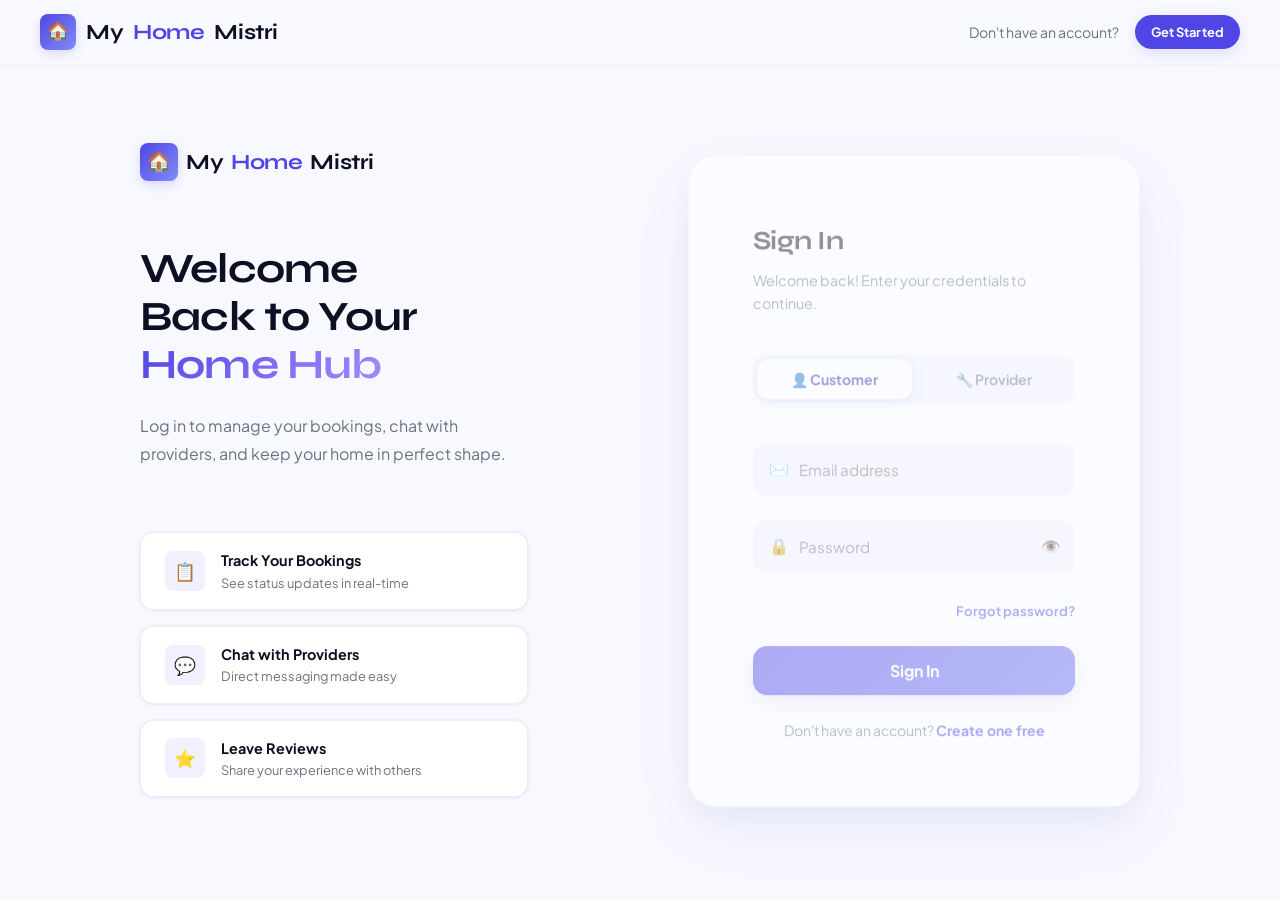
==== commit 556abc96: "NEW UI" ====
--- a/frontend/chat.html
+++ b/frontend/chat.html
@@ -3,88 +3,84 @@
 <head>
   <meta charset="UTF-8">
   <meta name="viewport" content="width=device-width, initial-scale=1.0">
-  <title>Messages – MyHomeMistri</title>
+  <link rel="preconnect" href="https://fonts.googleapis.com">
+  <link rel="preconnect" href="https://fonts.gstatic.com" crossorigin>
+  <link rel="stylesheet" href="https://fonts.googleapis.com/css2?family=Plus+Jakarta+Sans:wght@400;500;600;700;800&family=Syne:wght@600;700;800&display=swap">
+  <title>Chat - MyHomeMistri</title>
   <link rel="stylesheet" href="css/global.css">
   <link rel="stylesheet" href="css/chat.css">
 </head>
 <body>
+  <nav class="navbar scrolled">
+    <div class="nav-container">
+      <a href="index.html" class="nav-logo"><div class="logo-icon">&#127968;</div>My<span class="accent">Home</span>Mistri</a>
+      <ul class="nav-links">
+        <li><a href="providers.html" class="nav-link">Providers</a></li>
+        <li><a href="user-dashboard.html" class="nav-link">Dashboard</a></li>
+        <li><a href="chat.html" class="nav-link active">Chat</a></li>
+      </ul>
+      <button class="hamburger" aria-label="Toggle menu"><span></span><span></span><span></span></button>
+    </div>
+  </nav>
 
-<nav class="navbar" id="navbar">
-  <div class="nav-container">
-    <a href="index.html" class="nav-logo">
-      <div class="logo-mark">🏠</div>
-      My<span class="accent">Home</span>Mistri
-    </a>
-    <ul class="nav-links">
-      <li><a href="providers.html" class="nav-link">Providers</a></li>
-      <li><a href="user-dashboard.html" class="nav-link">Dashboard</a></li>
-      <li><a href="chat.html" class="nav-link active">Messages</a></li>
-    </ul>
-    <div class="nav-actions">
-      <button class="btn btn-ghost btn-sm" onclick="AuthState.logout()">Logout</button>
-    </div>
-    <button class="hamburger" id="hamburger"><span></span><span></span><span></span></button>
+  <div class="nav-overlay"></div>
+  <div class="nav-drawer">
+    <a href="providers.html" class="nav-link">Providers</a>
+    <a href="user-dashboard.html" class="nav-link">Dashboard</a>
+    <a href="chat.html" class="nav-link active">Chat</a>
   </div>
-</nav>
 
-<div class="nav-overlay" id="navOverlay"></div>
-<div class="nav-drawer" id="navDrawer">
-  <a href="providers.html" class="nav-link">Providers</a>
-  <a href="user-dashboard.html" class="nav-link">Dashboard</a>
-  <a href="chat.html" class="nav-link active">Messages</a>
-  <div class="nav-actions">
-    <button class="btn btn-outline" onclick="AuthState.logout()">Logout</button>
-  </div>
-</div>
-
-<main class="chat-page">
-  <div class="chat-layout">
-    <aside class="conversations-sidebar">
-      <div class="sidebar-chat-header">
-        <h2>Messages</h2>
-        <div class="chat-search-wrap">
-          <span class="search-icon">🔍</span>
-          <input type="text" class="chat-search-input" id="conversationSearch" placeholder="Search conversations...">
-        </div>
-      </div>
-      <div class="conversations-list" id="conversationsList"></div>
-    </aside>
-
-    <section class="chat-window" id="chatWindow">
-      <div class="chat-window-empty" id="chatWindowEmpty">
-        <div class="empty-icon">💬</div>
-        <h3>Select a conversation</h3>
-        <p>Choose a conversation from the left to start messaging.</p>
-      </div>
-
-      <div id="chatBody" style="display:flex;flex-direction:column;flex:1;overflow:hidden">
-        <header class="chat-window-header" id="chatWindowHeader">
-          <button class="mobile-back-btn" id="mobileBackBtn" type="button">← Back</button>
-          <div class="avatar">?</div>
-          <div class="chat-header-info">
-            <div class="chat-header-name">Select a conversation</div>
-            <div class="chat-header-status"><span class="status-dot"></span> Active</div>
-          </div>
-          <div class="chat-header-actions" id="chatHeaderActions"></div>
-        </header>
-
-        <div class="chat-messages" id="chatMessages"></div>
-
-        <div class="chat-input-area">
-          <div class="chat-input-wrapper">
-            <label class="chat-attach-btn" id="chatAttachBtn" for="chatAttachmentInput" title="Attach file">📎</label>
-            <input type="file" id="chatAttachmentInput" accept=".pdf,.doc,.docx,.txt,.png,.jpg,.jpeg,.webp,.gif,.zip,.rar" style="display:none">
-            <textarea class="chat-text-input" id="chatInput" placeholder="Type your message..." rows="1"></textarea>
-            <button class="chat-send-btn" id="chatSendBtn" type="button">➤</button>
+  <main class="chat-page">
+    <div class="chat-layout">
+      <aside class="conversations-sidebar">
+        <div class="sidebar-chat-header">
+          <h2>Messages</h2>
+          <div class="chat-search-wrap">
+            <span class="search-icon">&#128269;</span>
+            <input type="text" class="chat-search-input" id="conversationSearch" placeholder="Search conversation">
           </div>
         </div>
-      </div>
-    </section>
-  </div>
-</main>
+        <div class="conversations-list" id="conversationsList"></div>
+      </aside>
 
-<div class="toast-container"></div>
-<script src="js/global.js"></script>
-<script src="js/chat-page.js"></script>
+      <section class="chat-window" id="chatWindow">
+        <div class="chat-window-empty" id="chatWindowEmpty" style="display:none">
+          <div class="empty-icon">&#128172;</div>
+          <h3>Select a conversation</h3>
+        </div>
+
+        <div id="chatBody" style="display:flex;flex-direction:column;flex:1;overflow:hidden">
+          <header class="chat-window-header" id="chatWindowHeader">
+            <button class="mobile-back-btn" id="mobileBackBtn" type="button">&#8592; Back</button>
+            <div class="avatar">RK</div>
+            <div class="chat-header-info">
+              <div class="chat-header-name">Rajesh Kumar</div>
+              <div class="chat-header-status"><span class="status-dot"></span> Online now</div>
+            </div>
+            <div class="chat-header-actions">
+              <button class="chat-action-btn" type="button">&#9432;</button>
+              <button class="chat-action-btn" type="button">&#128465;</button>
+            </div>
+          </header>
+
+          <div class="chat-messages" id="chatMessages"></div>
+
+          <div class="chat-input-area">
+            <div class="chat-input-wrapper">
+              <label class="chat-attach-btn" id="chatAttachBtn" for="chatAttachmentInput" title="Attach a file">&#128206;</label>
+              <input type="file" id="chatAttachmentInput" accept=".pdf,.doc,.docx,.txt,.png,.jpg,.jpeg,.webp,.gif,.zip,.rar" style="display:none">
+              <textarea class="chat-text-input" id="chatInput" placeholder="Type your message"></textarea>
+              <button class="chat-send-btn" id="chatSendBtn" type="button">&#10148;</button>
+            </div>
+          </div>
+        </div>
+      </section>
+    </div>
+  </main>
+
+  <div class="toast-container"></div>
+
+  <script src="js/global.js" defer></script>
+  <script src="js/chat-page.js" defer></script>
 </body>
 </html>
--- a/frontend/css/global.css
+++ b/frontend/css/global.css
@@ -1,489 +1,787 @@
-@import url('https://fonts.googleapis.com/css2?family=Cormorant+Garamond:ital,wght@0,500;0,600;0,700;1,500&family=Plus+Jakarta+Sans:wght@400;500;600;700&display=swap');
-
+
+/* ─────────────────────────────────────────
+   DESIGN TOKENS — Premium Indigo/Amber palette
+   Inspired by coolors.co vibrant high-contrast palettes
+───────────────────────────────────────── */
 :root {
-  /* Core palette - warm charcoal + amber gold */
-  --ink:        #181310;
-  --ink-deep:   #0E0B09;
-  --ink-mid:    #2A2018;
-  --surface:    #1E1610;
-  --surface-2:  #261C11;
-  --surface-3:  #2E2214;
-
-  --gold:       #C8922A;
-  --gold-light: #E4B04A;
-  --gold-glow:  rgba(200,146,42,0.18);
-  --gold-pale:  rgba(200,146,42,0.08);
-
-  --amber:      #E07B2C;
-  --cream:      #F5EDD8;
-  --cream-dim:  #BFB49A;
-  --cream-muted:#7A6E5A;
-
-  --text-h:     #F5EDD8;
-  --text-body:  #C9BDA8;
-  --text-muted: #8A7E6C;
-  --text-faint: #524A3C;
-
-  --success:    #4E9A6C;
-  --success-bg: rgba(78,154,108,0.12);
-  --danger:     #C0392B;
-  --danger-bg:  rgba(192,57,43,0.12);
-  --info:       #2E86C1;
-  --info-bg:    rgba(46,134,193,0.12);
-
-  --border:     rgba(200,146,42,0.15);
-  --border-soft:rgba(245,237,216,0.06);
-  --divider:    rgba(245,237,216,0.08);
-
-  --font-display: 'Cormorant Garamond', Georgia, serif;
-  --font-body:    'Plus Jakarta Sans', system-ui, sans-serif;
-
-  --radius-xs:  4px;
-  --radius-sm:  8px;
-  --radius-md:  12px;
-  --radius-lg:  18px;
-  --radius-xl:  24px;
-  --radius-full:9999px;
-
-  --shadow-glow: 0 0 32px rgba(200,146,42,0.12);
-  --shadow-card: 0 2px 12px rgba(0,0,0,0.35), 0 0 0 1px rgba(200,146,42,0.08);
-  --shadow-card-hover: 0 8px 32px rgba(0,0,0,0.45), 0 0 0 1px rgba(200,146,42,0.18);
-  --shadow-btn:  0 4px 16px rgba(200,146,42,0.3);
-
-  --transition:    0.18s ease;
-  --transition-md: 0.28s cubic-bezier(0.4,0,0.2,1);
-  --nav-h: 66px;
-}
-
+  /* Core Brand */
+  --indigo:        #4F46E5;
+  --indigo-dark:   #3730A3;
+  --indigo-light:  #818CF8;
+  --indigo-glow:   rgba(79, 70, 229, 0.18);
+  --indigo-soft:   rgba(79, 70, 229, 0.08);
+
+  /* Accent */
+  --amber:         #F59E0B;
+  --amber-dark:    #D97706;
+  --amber-light:   #FCD34D;
+  --emerald:       #10B981;
+  --rose:          #F43F5E;
+  --sky:           #0EA5E9;
+
+  /* Neutrals */
+  --white:         #FFFFFF;
+  --bg:            #F8F9FF;
+  --bg-soft:       #F1F2FF;
+  --surface:       #FFFFFF;
+  --border:        rgba(79, 70, 229, 0.12);
+  --border-soft:   rgba(0,0,0,0.06);
+
+  /* Text */
+  --text-dark:     #0F0F23;
+  --text-body:     #374151;
+  --text-muted:    #6B7280;
+  --text-light:    #9CA3AF;
+
+  /* Typography */
+  --font-display: 'Syne', 'Plus Jakarta Sans', sans-serif;
+  --font-body:    'Plus Jakarta Sans', sans-serif;
+
+  /* Spacing */
+  --sp-xs:  4px;
+  --sp-sm:  8px;
+  --sp-md:  16px;
+  --sp-lg:  24px;
+  --sp-xl:  40px;
+  --sp-2xl: 64px;
+  --sp-3xl: 96px;
+
+  /* Radius */
+  --r-sm:   8px;
+  --r-md:   14px;
+  --r-lg:   20px;
+  --r-xl:   28px;
+  --r-full: 9999px;
+
+  /* Shadows */
+  --sh-sm:  0 1px 4px rgba(79,70,229,0.08), 0 0 0 1px rgba(79,70,229,0.04);
+  --sh-md:  0 4px 16px rgba(79,70,229,0.12), 0 1px 4px rgba(0,0,0,0.04);
+  --sh-lg:  0 12px 40px rgba(79,70,229,0.15), 0 4px 12px rgba(0,0,0,0.06);
+  --sh-xl:  0 24px 64px rgba(79,70,229,0.18), 0 8px 24px rgba(0,0,0,0.08);
+
+  /* Transitions */
+  --t-fast: 0.15s cubic-bezier(0.4,0,0.2,1);
+  --t-base: 0.25s cubic-bezier(0.4,0,0.2,1);
+  --t-slow: 0.4s cubic-bezier(0.4,0,0.2,1);
+
+  /* Z-index */
+  --z-base:    1;
+  --z-raised:  10;
+  --z-overlay: 100;
+  --z-modal:   200;
+  --z-toast:   300;
+  --z-nav:     1000;
+
+  /* Legacy aliases (keep JS working) */
+  --primary:       var(--indigo);
+  --primary-dark:  var(--indigo-dark);
+  --primary-light: var(--indigo-light);
+  --primary-glow:  var(--indigo-glow);
+  --secondary:     var(--sky);
+  --secondary-light: #38BDF8;
+  --accent:        var(--emerald);
+  --accent-light:  #34D399;
+  --warning:       var(--amber);
+  --danger:        var(--rose);
+  --bg-base:       var(--bg);
+  --bg-muted:      #E9EAFF;
+  --border-soft:   rgba(0,0,0,0.06);
+  --surface-raised: #FFFFFF;
+  --text-dark:     #0F0F23;
+  --shadow-sm:     var(--sh-sm);
+  --shadow-md:     var(--sh-md);
+  --shadow-lg:     var(--sh-lg);
+  --shadow-xl:     var(--sh-xl);
+  --transition-fast: var(--t-fast);
+  --transition-base: var(--t-base);
+  --transition-slow: var(--t-slow);
+  --transition-spring: 0.5s cubic-bezier(0.34,1.56,0.64,1);
+  --radius-sm:  var(--r-sm);
+  --radius-md:  var(--r-md);
+  --radius-lg:  var(--r-lg);
+  --radius-xl:  var(--r-xl);
+  --radius-full: var(--r-full);
+  --space-xs:   var(--sp-xs);
+  --space-sm:   var(--sp-sm);
+  --space-md:   var(--sp-md);
+  --space-lg:   var(--sp-lg);
+  --space-xl:   var(--sp-xl);
+  --space-2xl:  var(--sp-2xl);
+  --space-3xl:  var(--sp-3xl);
+  --font-brand: var(--font-display);
+  --z-toast:    300;
+}
+
+/* ─── RESET ─── */
 *, *::before, *::after { box-sizing: border-box; margin: 0; padding: 0; }
-html { font-size: 16px; scroll-behavior: smooth; -webkit-text-size-adjust: 100%; }
+
+html {
+  font-size: 16px;
+  scroll-behavior: smooth;
+  -webkit-text-size-adjust: 100%;
+  overflow-x: hidden;
+}
 
 body {
   font-family: var(--font-body);
   font-size: 1rem;
-  line-height: 1.65;
+  line-height: 1.6;
   color: var(--text-body);
-  background: var(--ink);
+  background: var(--bg);
+  overflow-x: hidden;
   -webkit-font-smoothing: antialiased;
-  overflow-x: hidden;
-}
-
-/* Subtle noise texture overlay - pure CSS, no GPU cost */
+  -moz-osx-font-smoothing: grayscale;
+}
+
+/* Static decorative background — NO animation, NO blur, GPU-safe */
 body::before {
   content: '';
   position: fixed;
   inset: 0;
-  background-image: url("data:image/svg+xml,%3Csvg viewBox='0 0 256 256' xmlns='http://www.w3.org/2000/svg'%3E%3Cfilter id='noise'%3E%3CfeTurbulence type='fractalNoise' baseFrequency='0.9' numOctaves='4' stitchTiles='stitch'/%3E%3C/filter%3E%3Crect width='100%25' height='100%25' filter='url(%23noise)' opacity='0.04'/%3E%3C/svg%3E");
-  background-size: 200px 200px;
+  background:
+    radial-gradient(ellipse 80% 60% at 10% 10%, rgba(79,70,229,0.06) 0%, transparent 60%),
+    radial-gradient(ellipse 60% 50% at 90% 80%, rgba(245,158,11,0.05) 0%, transparent 55%),
+    radial-gradient(ellipse 50% 40% at 50% 50%, rgba(14,165,233,0.03) 0%, transparent 50%);
   pointer-events: none;
-  z-index: 9999;
-  opacity: 0.4;
-}
-
-img { max-width: 100%; height: auto; display: block; }
-a { color: inherit; text-decoration: none; }
-ul, ol { list-style: none; }
+  z-index: -3;
+}
+
+img  { max-width: 100%; height: auto; display: block; }
+a    { color: inherit; text-decoration: none; }
+ul,ol{ list-style: none; }
 button { cursor: pointer; font-family: var(--font-body); border: none; outline: none; background: none; }
 input, textarea, select { font-family: var(--font-body); outline: none; }
 
-/* ── GEOMETRIC PATTERN BG UTILITY ── */
-.pattern-bg {
-  background-image:
-    linear-gradient(var(--border-soft) 1px, transparent 1px),
-    linear-gradient(90deg, var(--border-soft) 1px, transparent 1px);
-  background-size: 40px 40px;
-}
-
-/* ── NAVBAR ── */
+/* ─── bg-shapes: static dots, no animation, no blur ─── */
+.bg-shapes { display: none; }
+
+/* ─────────────────────────────────────────
+   NAVBAR
+───────────────────────────────────────── */
 .navbar {
-  position: fixed; top: 0; left: 0; width: 100%;
-  height: var(--nav-h);
-  background: rgba(14,11,9,0.92);
-  border-bottom: 1px solid var(--border);
-  backdrop-filter: blur(16px);
-  -webkit-backdrop-filter: blur(16px);
-  z-index: 1000;
-  display: flex; align-items: center;
+  position: fixed;
+  top: 0; left: 0;
+  width: 100%;
+  z-index: var(--z-nav);
+  padding: 14px 0;
+  background: rgba(248,249,255,0.8);
+  border-bottom: 1px solid transparent;
+  transition: background var(--t-base), border-color var(--t-base), box-shadow var(--t-base);
+}
+
+.navbar.scrolled {
+  background: rgba(255,255,255,0.96);
+  border-bottom-color: var(--border);
+  box-shadow: 0 2px 20px rgba(79,70,229,0.08);
 }
 
 .nav-container {
-  max-width: 1320px; margin: 0 auto;
-  padding: 0 40px; width: 100%;
-  display: flex; align-items: center; gap: 32px;
+  max-width: 1280px;
+  margin: 0 auto;
+  padding: 0 var(--sp-xl);
+  display: flex;
+  align-items: center;
+  justify-content: space-between;
+  gap: var(--sp-xl);
 }
 
 .nav-logo {
-  display: flex; align-items: center; gap: 10px;
+  display: flex;
+  align-items: center;
+  gap: 10px;
   font-family: var(--font-display);
-  font-size: 1.35rem; font-weight: 600;
-  color: var(--cream); flex-shrink: 0;
+  font-weight: 700;
+  font-size: 1.35rem;
+  color: var(--text-dark);
+  flex-shrink: 0;
+  letter-spacing: -0.02em;
+}
+
+.nav-logo .logo-icon {
+  width: 36px; height: 36px;
+  background: linear-gradient(135deg, var(--indigo), var(--indigo-light));
+  border-radius: var(--r-sm);
+  display: flex;
+  align-items: center;
+  justify-content: center;
+  color: white;
+  font-size: 1.1rem;
+  box-shadow: 0 4px 12px var(--indigo-glow);
+}
+
+.nav-logo span.accent { color: var(--indigo); }
+
+.nav-links {
+  display: flex;
+  align-items: center;
+  gap: var(--sp-xl);
+}
+
+.nav-link {
+  font-size: 0.9rem;
+  font-weight: 600;
+  color: var(--text-body);
+  transition: color var(--t-base);
+  position: relative;
+  padding-bottom: 3px;
+}
+
+.nav-link::after {
+  content: '';
+  position: absolute;
+  bottom: 0; left: 0;
+  width: 0; height: 2px;
+  background: var(--indigo);
+  border-radius: var(--r-full);
+  transition: width var(--t-base);
+}
+
+.nav-link:hover { color: var(--indigo); }
+.nav-link:hover::after,
+.nav-link.active::after { width: 100%; }
+.nav-link.active { color: var(--indigo); }
+
+.nav-actions {
+  display: flex;
+  align-items: center;
+  gap: var(--sp-md);
+}
+
+/* ─────────────────────────────────────────
+   BUTTONS
+───────────────────────────────────────── */
+.btn {
+  display: inline-flex;
+  align-items: center;
+  justify-content: center;
+  gap: 8px;
+  padding: 10px 22px;
+  border-radius: var(--r-full);
+  font-size: 0.875rem;
+  font-weight: 700;
+  font-family: var(--font-body);
+  transition: transform var(--t-base), box-shadow var(--t-base), background var(--t-base), color var(--t-base);
+  cursor: pointer;
+  white-space: nowrap;
   letter-spacing: 0.01em;
 }
-.nav-logo .logo-mark {
-  width: 34px; height: 34px;
-  background: var(--gold);
-  border-radius: var(--radius-sm);
-  display: flex; align-items: center; justify-content: center;
-  font-size: 1rem;
-}
-.nav-logo .accent { color: var(--gold-light); }
-
-.nav-links {
-  display: flex; align-items: center; gap: 2px;
-  margin-left: 16px;
-}
-.nav-link {
-  font-size: 0.85rem; font-weight: 500;
-  color: var(--text-muted); padding: 7px 14px;
-  border-radius: var(--radius-sm);
-  transition: color var(--transition), background var(--transition);
-  letter-spacing: 0.01em;
-}
-.nav-link:hover { color: var(--cream); background: var(--surface-2); }
-.nav-link.active { color: var(--gold-light); background: var(--gold-pale); }
-
-.nav-actions { display: flex; align-items: center; gap: 8px; margin-left: auto; }
-
-/* ── BUTTONS ── */
-.btn {
-  display: inline-flex; align-items: center; justify-content: center;
-  gap: 6px; padding: 10px 22px;
-  border-radius: var(--radius-md);
-  font-size: 0.875rem; font-weight: 600;
-  font-family: var(--font-body);
-  transition: all var(--transition-md);
-  cursor: pointer; white-space: nowrap;
-  border: 1px solid transparent;
-  letter-spacing: 0.01em;
-}
+
+.btn:active { transform: scale(0.97); }
 
 .btn-primary {
-  background: var(--gold);
-  color: var(--ink-deep);
-  border-color: var(--gold);
-  box-shadow: var(--shadow-btn);
+  background: var(--indigo);
+  color: white;
+  box-shadow: 0 4px 16px var(--indigo-glow);
 }
 .btn-primary:hover {
-  background: var(--gold-light);
-  border-color: var(--gold-light);
-  box-shadow: 0 6px 24px rgba(200,146,42,0.4);
-  transform: translateY(-1px);
-}
-.btn-primary:active { transform: translateY(0); }
+  background: var(--indigo-dark);
+  transform: translateY(-2px);
+  box-shadow: 0 8px 24px var(--indigo-glow);
+}
 
 .btn-outline {
+  border: 2px solid var(--border);
+  color: var(--text-body);
   background: transparent;
-  color: var(--cream);
-  border-color: var(--border);
 }
 .btn-outline:hover {
-  border-color: var(--gold);
-  color: var(--gold-light);
-  background: var(--gold-pale);
+  border-color: var(--indigo);
+  color: var(--indigo);
+  background: var(--indigo-soft);
+}
+
+.btn-secondary {
+  background: var(--amber);
+  color: white;
+  box-shadow: 0 4px 16px rgba(245,158,11,0.25);
+}
+.btn-secondary:hover {
+  background: var(--amber-dark);
+  transform: translateY(-2px);
 }
 
 .btn-ghost {
+  color: var(--text-muted);
   background: transparent;
-  color: var(--text-muted);
-  border-color: transparent;
-}
-.btn-ghost:hover { color: var(--cream); background: var(--surface-2); }
-
-.btn-success {
-  background: var(--success-bg);
-  color: var(--success);
-  border-color: rgba(78,154,108,0.25);
-}
-.btn-success:hover { background: var(--success); color: white; }
-
-.btn-danger {
-  background: var(--danger-bg);
-  color: var(--danger);
-  border-color: rgba(192,57,43,0.2);
-}
-.btn-danger:hover { background: var(--danger); color: white; }
-
-.btn-sm { padding: 7px 16px; font-size: 0.8rem; }
-.btn-lg { padding: 13px 30px; font-size: 0.95rem; }
-.btn-xl { padding: 15px 38px; font-size: 1.05rem; }
-.btn:disabled { opacity: 0.4; cursor: not-allowed; pointer-events: none; }
-
-/* ── HAMBURGER ── */
+}
+.btn-ghost:hover { color: var(--indigo); background: var(--indigo-soft); }
+
+.btn-sm  { padding: 7px 16px; font-size: 0.8rem; }
+.btn-lg  { padding: 14px 32px; font-size: 1rem; }
+
+/* White variant for CTA */
+.btn-white {
+  background: white;
+  color: var(--indigo-dark);
+  font-weight: 700;
+  box-shadow: 0 8px 24px rgba(0,0,0,0.12);
+}
+.btn-white:hover { transform: translateY(-2px); box-shadow: 0 16px 40px rgba(0,0,0,0.16); }
+
+.btn-outline-white {
+  border: 2px solid rgba(255,255,255,0.5);
+  color: white;
+  background: rgba(255,255,255,0.1);
+}
+.btn-outline-white:hover { background: rgba(255,255,255,0.2); border-color: white; }
+
+/* ─────────────────────────────────────────
+   HAMBURGER
+───────────────────────────────────────── */
 .hamburger {
-  display: none; flex-direction: column; gap: 5px;
-  padding: 8px; border-radius: var(--radius-sm);
-  transition: background var(--transition); margin-left: auto;
-}
-.hamburger:hover { background: var(--surface-2); }
+  display: none;
+  flex-direction: column;
+  gap: 5px;
+  cursor: pointer;
+  padding: 8px;
+  border-radius: var(--r-sm);
+  background: transparent;
+  transition: background var(--t-base);
+  z-index: calc(var(--z-nav) + 10);
+}
+.hamburger:hover { background: var(--indigo-soft); }
 .hamburger span {
-  display: block; width: 22px; height: 2px;
-  background: var(--cream); border-radius: 2px;
-  transition: all var(--transition-md);
+  display: block;
+  width: 22px; height: 2px;
+  background: var(--text-dark);
+  border-radius: 2px;
+  transition: transform var(--t-base), opacity var(--t-base);
 }
 .hamburger.active span:nth-child(1) { transform: translateY(7px) rotate(45deg); }
-.hamburger.active span:nth-child(2) { opacity: 0; }
+.hamburger.active span:nth-child(2) { opacity: 0; transform: scaleX(0); }
 .hamburger.active span:nth-child(3) { transform: translateY(-7px) rotate(-45deg); }
 
-/* ── DRAWER ── */
+/* ─────────────────────────────────────────
+   MOBILE DRAWER
+───────────────────────────────────────── */
+.nav-drawer {
+  position: fixed;
+  top: 0; right: 0;
+  width: min(320px, 85vw);
+  height: 100vh;
+  background: white;
+  border-left: 1px solid var(--border);
+  z-index: calc(var(--z-nav) + 5);
+  padding: 80px var(--sp-xl) var(--sp-xl);
+  display: flex;
+  flex-direction: column;
+  gap: var(--sp-lg);
+  box-shadow: -8px 0 40px rgba(79,70,229,0.1);
+  transform: translateX(100%);
+  transition: transform 0.35s cubic-bezier(0.4,0,0.2,1);
+  pointer-events: none;
+  visibility: hidden;
+  will-change: transform;
+}
+
+.nav-drawer.open {
+  transform: translateX(0);
+  pointer-events: auto;
+  visibility: visible;
+}
+
+.nav-drawer .nav-link {
+  font-size: 1.05rem;
+  padding: var(--sp-sm) 0;
+  border-bottom: 1px solid var(--border-soft);
+}
+.nav-drawer .nav-actions {
+  flex-direction: column;
+  align-items: stretch;
+  margin-top: auto;
+}
+.nav-drawer .btn { justify-content: center; }
+
 .nav-overlay {
-  position: fixed; inset: 0; background: rgba(0,0,0,0.6);
-  z-index: 998; opacity: 0; pointer-events: none;
-  transition: opacity var(--transition-md);
-}
-.nav-overlay.active { opacity: 1; pointer-events: all; }
-
-.nav-drawer {
-  position: fixed; top: 0; right: 0;
-  width: min(300px, 85vw); height: 100vh;
-  background: var(--ink-mid);
-  border-left: 1px solid var(--border);
-  z-index: 999; padding: 80px 24px 32px;
-  display: flex; flex-direction: column; gap: 4px;
-  box-shadow: -8px 0 48px rgba(0,0,0,0.5);
-  transform: translateX(100%);
-  transition: transform var(--transition-md);
-  visibility: hidden;
-}
-.nav-drawer.open { transform: translateX(0); visibility: visible; }
-.nav-drawer .nav-link { font-size: 1rem; padding: 10px 14px; }
-.nav-drawer .nav-actions {
-  margin-top: auto; flex-direction: column;
-  align-items: stretch; display: flex; gap: 8px;
-}
-.nav-drawer .btn { justify-content: center; }
-
-/* ── CONTAINERS ── */
-.container { max-width: 1320px; margin: 0 auto; padding: 0 40px; }
-.container-sm { max-width: 900px; margin: 0 auto; padding: 0 40px; }
-.page-wrap { padding-top: var(--nav-h); min-height: 100vh; }
-.section { padding: 88px 0; }
-.section-sm { padding: 56px 0; }
-
-/* ── CARDS ── */
+  position: fixed;
+  inset: 0;
+  background: rgba(15,15,35,0.4);
+  z-index: calc(var(--z-nav) + 4);
+  opacity: 0;
+  pointer-events: none;
+  transition: opacity var(--t-slow);
+}
+.nav-overlay.active {
+  opacity: 1;
+  pointer-events: all;
+}
+
+/* ─────────────────────────────────────────
+   LAYOUT HELPERS
+───────────────────────────────────────── */
+.container    { max-width: 1280px; margin: 0 auto; padding: 0 var(--sp-xl); }
+.container-sm { max-width: 900px;  margin: 0 auto; padding: 0 var(--sp-xl); }
+.section      { padding: var(--sp-3xl) 0; }
+
+/* ─────────────────────────────────────────
+   CARDS
+───────────────────────────────────────── */
 .card {
   background: var(--surface);
   border: 1px solid var(--border-soft);
-  border-radius: var(--radius-lg);
-  padding: 24px;
-  box-shadow: var(--shadow-card);
-  transition: all var(--transition-md);
-}
-.card:hover { box-shadow: var(--shadow-card-hover); border-color: var(--border); }
-
-/* ── BADGES ── */
+  border-radius: var(--r-lg);
+  padding: var(--sp-xl);
+  box-shadow: var(--sh-md);
+  transition: box-shadow var(--t-slow), transform var(--t-slow), border-color var(--t-slow);
+}
+.card:hover {
+  box-shadow: var(--sh-lg);
+  border-color: var(--border);
+  transform: translateY(-2px);
+}
+.card-tilt { transition: transform var(--t-base), box-shadow var(--t-base); }
+
+/* ─────────────────────────────────────────
+   BADGES
+───────────────────────────────────────── */
 .badge {
-  display: inline-flex; align-items: center; gap: 4px;
-  padding: 3px 10px; border-radius: var(--radius-full);
-  font-size: 0.7rem; font-weight: 700;
-  text-transform: uppercase; letter-spacing: 0.06em;
-}
-.badge-gold { background: var(--gold-pale); color: var(--gold-light); border: 1px solid var(--gold-glow); }
-.badge-success { background: var(--success-bg); color: var(--success); }
-.badge-danger { background: var(--danger-bg); color: var(--danger); }
-.badge-info { background: var(--info-bg); color: var(--info); }
-.badge-muted { background: var(--surface-2); color: var(--text-muted); border: 1px solid var(--border-soft); }
-
-/* ── FORMS ── */
-.form-group { margin-bottom: 18px; }
-.form-label {
-  display: block; font-size: 0.8rem; font-weight: 600;
-  color: var(--text-muted); margin-bottom: 7px;
-  text-transform: uppercase; letter-spacing: 0.06em;
-}
+  display: inline-flex;
+  align-items: center;
+  gap: 4px;
+  padding: 4px 12px;
+  border-radius: var(--r-full);
+  font-size: 0.72rem;
+  font-weight: 700;
+  text-transform: uppercase;
+  letter-spacing: 0.06em;
+}
+.badge-primary { background: var(--indigo-soft); color: var(--indigo-dark); border: 1px solid rgba(79,70,229,0.2); }
+.badge-success { background: rgba(16,185,129,0.1); color: #059669;  border: 1px solid rgba(16,185,129,0.2); }
+.badge-warning { background: rgba(245,158,11,0.1); color: #D97706;  border: 1px solid rgba(245,158,11,0.2); }
+.badge-danger  { background: rgba(244,63,94,0.1);  color: #E11D48;  border: 1px solid rgba(244,63,94,0.2);  }
+.badge-info    { background: rgba(14,165,233,0.1); color: #0284C7; border: 1px solid rgba(14,165,233,0.2); }
+
+/* ─────────────────────────────────────────
+   STARS
+───────────────────────────────────────── */
+.stars { display: flex; align-items: center; gap: 2px; }
+.star  { color: #E5E7EB; font-size: 1rem; transition: color var(--t-fast); }
+.star.filled { color: var(--amber); }
+.star.half {
+  background: linear-gradient(90deg, var(--amber) 50%, #E5E7EB 50%);
+  background-clip: text;
+  -webkit-background-clip: text;
+  -webkit-text-fill-color: transparent;
+}
+
+/* ─────────────────────────────────────────
+   FORM ELEMENTS
+───────────────────────────────────────── */
+.form-group { position: relative; margin-bottom: var(--sp-lg); }
+.form-label { display: block; font-size: 0.85rem; font-weight: 600; color: var(--text-body); margin-bottom: var(--sp-sm); }
+
 .form-input {
-  width: 100%; padding: 12px 16px;
-  background: var(--surface-2);
-  border: 1px solid var(--border-soft);
-  border-radius: var(--radius-md);
-  font-size: 0.92rem; color: var(--cream);
-  transition: border-color var(--transition), box-shadow var(--transition);
-  font-family: var(--font-body);
+  width: 100%;
+  padding: 12px 16px;
+  background: var(--bg-soft);
+  border: 2px solid transparent;
+  border-radius: var(--r-md);
+  font-size: 0.95rem;
+  color: var(--text-dark);
+  transition: border-color var(--t-base), background var(--t-base), box-shadow var(--t-base);
 }
 .form-input:focus {
-  border-color: var(--gold);
-  box-shadow: 0 0 0 3px var(--gold-pale);
-}
-.form-input::placeholder { color: var(--text-faint); }
-.form-input.error { border-color: var(--danger); }
-.form-error { font-size: 0.78rem; color: #E57373; margin-top: 5px; display: none; }
-.form-error.visible { display: block; }
-
-/* ── DIVIDER ── */
-.divider { height: 1px; background: var(--divider); margin: 20px 0; }
-
-/* ── AVATAR ── */
-.avatar {
-  width: 42px; height: 42px; border-radius: 50%;
-  background: linear-gradient(135deg, var(--gold), var(--amber));
-  color: var(--ink-deep); font-weight: 700; font-size: 0.88rem;
-  display: flex; align-items: center; justify-content: center;
-  flex-shrink: 0; user-select: none;
-}
-.avatar-sm { width: 32px; height: 32px; font-size: 0.72rem; }
-.avatar-lg { width: 56px; height: 56px; font-size: 1.1rem; }
-.avatar-xl { width: 80px; height: 80px; font-size: 1.5rem; }
-
-/* ── SECTION HEADER ── */
-.section-eyebrow {
-  display: inline-flex; align-items: center; gap: 8px;
-  font-size: 0.72rem; font-weight: 700;
-  text-transform: uppercase; letter-spacing: 0.12em;
-  color: var(--gold); margin-bottom: 14px;
-}
-.section-eyebrow::before {
-  content: '';
-  display: inline-block;
-  width: 24px; height: 1px;
-  background: var(--gold);
-}
+  border-color: var(--indigo);
+  background: white;
+  box-shadow: 0 0 0 4px var(--indigo-glow);
+}
+.form-input::placeholder { color: var(--text-light); }
+.form-input.error        { border-color: var(--rose); box-shadow: 0 0 0 4px rgba(244,63,94,0.1); }
+
+.form-error {
+  font-size: 0.78rem;
+  color: var(--rose);
+  margin-top: 6px;
+  display: flex;
+  align-items: center;
+  gap: 4px;
+  opacity: 0;
+  transform: translateY(-4px);
+  transition: opacity var(--t-base), transform var(--t-base);
+}
+.form-error.visible { opacity: 1; transform: translateY(0); }
+
+/* ─────────────────────────────────────────
+   SCROLL REVEAL — pure CSS, lightweight
+───────────────────────────────────────── */
+.reveal {
+  opacity: 0;
+  transform: translateY(24px);
+  transition: opacity 0.6s ease, transform 0.6s ease;
+}
+.reveal.revealed { opacity: 1; transform: translateY(0); }
+.reveal-left  { opacity: 0; transform: translateX(-24px); transition: opacity 0.6s ease, transform 0.6s ease; }
+.reveal-right { opacity: 0; transform: translateX(24px);  transition: opacity 0.6s ease, transform 0.6s ease; }
+.reveal-left.revealed, .reveal-right.revealed { opacity: 1; transform: translateX(0); }
+
+.reveal-delay-1 { transition-delay: 0.08s; }
+.reveal-delay-2 { transition-delay: 0.16s; }
+.reveal-delay-3 { transition-delay: 0.24s; }
+.reveal-delay-4 { transition-delay: 0.32s; }
+.reveal-delay-5 { transition-delay: 0.40s; }
+
+/* ─────────────────────────────────────────
+   SECTION TYPOGRAPHY
+───────────────────────────────────────── */
+.section-label {
+  display: inline-flex;
+  align-items: center;
+  gap: 8px;
+  padding: 6px 16px;
+  background: var(--indigo-soft);
+  border: 1px solid rgba(79,70,229,0.15);
+  border-radius: var(--r-full);
+  font-size: 0.78rem;
+  font-weight: 700;
+  color: var(--indigo-dark);
+  text-transform: uppercase;
+  letter-spacing: 0.08em;
+  margin-bottom: var(--sp-md);
+}
+
 .section-title {
   font-family: var(--font-display);
-  font-size: clamp(2rem, 4vw, 3rem);
-  font-weight: 600; color: var(--cream);
-  line-height: 1.15; margin-bottom: 14px;
-  letter-spacing: -0.01em;
-}
-.section-subtitle { font-size: 1rem; color: var(--text-muted); line-height: 1.75; max-width: 560px; }
-
-/* ── GOLD LINE DECORATOR ── */
-.gold-line {
-  width: 48px; height: 2px;
-  background: linear-gradient(90deg, var(--gold), transparent);
-  margin-bottom: 20px;
-}
-
-/* ── TOAST ── */
-.toast-container { position: fixed; bottom: 24px; right: 24px; z-index: 2000; display: flex; flex-direction: column; gap: 8px; }
+  font-size: clamp(1.9rem, 3.8vw, 2.8rem);
+  font-weight: 700;
+  color: var(--text-dark);
+  line-height: 1.15;
+  margin-bottom: var(--sp-md);
+  letter-spacing: -0.02em;
+}
+
+.section-subtitle {
+  font-size: 1.05rem;
+  color: var(--text-muted);
+  line-height: 1.7;
+  max-width: 580px;
+}
+
+/* ─────────────────────────────────────────
+   TOAST
+───────────────────────────────────────── */
+.toast-container {
+  position: fixed;
+  bottom: 24px; right: 24px;
+  z-index: var(--z-toast);
+  display: flex;
+  flex-direction: column;
+  gap: var(--sp-sm);
+}
+
 .toast {
-  display: flex; align-items: center; gap: 12px;
-  padding: 13px 20px;
-  background: var(--surface-3);
-  border: 1px solid var(--border);
-  color: var(--cream);
-  border-radius: var(--radius-md);
-  box-shadow: 0 8px 32px rgba(0,0,0,0.5);
-  font-size: 0.86rem; font-weight: 500;
-  min-width: 260px; max-width: 380px;
-  animation: toastIn 0.25s ease forwards;
-}
-.toast.success { border-color: rgba(78,154,108,0.3); }
-.toast.success::before { content: '✓'; color: var(--success); font-weight: 700; }
-.toast.error { border-color: rgba(192,57,43,0.3); }
-.toast.error::before { content: '✕'; color: var(--danger); font-weight: 700; }
-.toast.removing { animation: toastOut 0.2s ease forwards; }
-@keyframes toastIn { from { opacity: 0; transform: translateY(10px); } to { opacity: 1; transform: none; } }
-@keyframes toastOut { to { opacity: 0; transform: translateY(6px); } }
-
-/* ── SPINNER ── */
+  display: flex;
+  align-items: center;
+  gap: var(--sp-md);
+  padding: var(--sp-md) var(--sp-lg);
+  background: white;
+  border-radius: var(--r-md);
+  box-shadow: var(--sh-xl);
+  border-left: 4px solid var(--indigo);
+  min-width: 280px;
+  max-width: 400px;
+  animation: toastIn 0.35s ease forwards;
+}
+.toast.success { border-left-color: var(--emerald); }
+.toast.error   { border-left-color: var(--rose); }
+.toast.warning { border-left-color: var(--amber); }
+
+@keyframes toastIn  { from { opacity: 0; transform: translateX(60px); } to { opacity: 1; transform: translateX(0); } }
+@keyframes toastOut { from { opacity: 1; transform: translateX(0); } to { opacity: 0; transform: translateX(60px); } }
+.toast.removing { animation: toastOut 0.28s ease forwards; }
+
+/* ─────────────────────────────────────────
+   SPINNER
+───────────────────────────────────────── */
 .spinner {
-  width: 17px; height: 17px;
-  border: 2px solid rgba(14,11,9,0.3);
-  border-top-color: var(--ink-deep);
+  width: 20px; height: 20px;
+  border: 3px solid rgba(255,255,255,0.3);
+  border-top-color: white;
   border-radius: 50%;
-  animation: spin 0.65s linear infinite;
-  display: inline-block;
+  animation: spin 0.7s linear infinite;
 }
 @keyframes spin { to { transform: rotate(360deg); } }
 
-/* ── STARS ── */
-.stars { display: flex; align-items: center; gap: 2px; }
-.star { color: var(--text-faint); font-size: 0.95rem; }
-.star.filled { color: var(--gold-light); }
-
-/* ── SCROLLBAR ── */
-::-webkit-scrollbar { width: 5px; }
-::-webkit-scrollbar-track { background: var(--ink); }
-::-webkit-scrollbar-thumb { background: var(--surface-3); border-radius: 3px; }
-::-webkit-scrollbar-thumb:hover { background: var(--gold); }
-
-/* ── MODAL ── */
-.modal-overlay {
-  position: fixed; inset: 0;
-  background: rgba(0,0,0,0.7);
-  backdrop-filter: blur(4px);
-  z-index: 1200; display: none;
-  align-items: center; justify-content: center; padding: 20px;
-}
-.modal-overlay.active { display: flex; }
-.modal-card {
-  background: var(--surface);
-  border: 1px solid var(--border);
-  border-radius: var(--radius-xl);
-  padding: 32px; width: 100%; max-width: 480px;
-  box-shadow: 0 24px 64px rgba(0,0,0,0.6);
-  animation: modalIn 0.22s ease;
-}
-@keyframes modalIn { from { opacity: 0; transform: scale(0.95) translateY(-10px); } }
-.modal-header {
-  display: flex; align-items: center; justify-content: space-between; margin-bottom: 22px;
-}
-.modal-header h3 { font-family: var(--font-display); font-size: 1.3rem; font-weight: 600; color: var(--cream); }
-.modal-close {
-  width: 30px; height: 30px; border-radius: var(--radius-sm);
-  display: flex; align-items: center; justify-content: center;
-  font-size: 1rem; color: var(--text-muted);
-  transition: all var(--transition);
-}
-.modal-close:hover { background: var(--surface-2); color: var(--cream); }
-
-/* ── FOOTER ── */
+/* ─────────────────────────────────────────
+   AVATAR
+───────────────────────────────────────── */
+.avatar {
+  width: 44px; height: 44px;
+  border-radius: 50%;
+  object-fit: cover;
+  border: 2px solid var(--border-soft);
+  display: flex;
+  align-items: center;
+  justify-content: center;
+  background: linear-gradient(135deg, var(--indigo), var(--indigo-light));
+  color: white;
+  font-weight: 700;
+  font-size: 1rem;
+  flex-shrink: 0;
+}
+.avatar-sm  { width: 34px;  height: 34px;  font-size: 0.8rem;  }
+.avatar-lg  { width: 60px;  height: 60px;  font-size: 1.3rem;  }
+.avatar-xl  { width: 88px;  height: 88px;  font-size: 1.8rem;  }
+.avatar-2xl { width: 100px; height: 100px; font-size: 2.2rem;  }
+
+/* ─────────────────────────────────────────
+   DIVIDER
+───────────────────────────────────────── */
+.divider { height: 1px; background: var(--border-soft); margin: var(--sp-lg) 0; }
+
+/* ─────────────────────────────────────────
+   FOOTER
+───────────────────────────────────────── */
 footer {
-  background: var(--ink-deep);
-  border-top: 1px solid var(--border);
-  padding: 64px 0 32px;
-}
-.footer-grid {
-  display: grid; grid-template-columns: 2fr 1fr 1fr 1fr;
-  gap: 48px; margin-bottom: 48px;
-}
-.footer-logo {
-  display: flex; align-items: center; gap: 10px;
-  font-family: var(--font-display); font-size: 1.25rem; font-weight: 600;
-  color: var(--cream); margin-bottom: 14px;
-}
-.footer-logo .logo-mark { background: var(--gold); }
-.footer-logo .accent { color: var(--gold-light); }
-footer p { font-size: 0.86rem; color: var(--text-muted); line-height: 1.8; }
+  background: var(--text-dark);
+  color: rgba(255,255,255,0.65);
+  padding: var(--sp-2xl) 0 var(--sp-lg);
+}
+
+footer .footer-grid {
+  display: grid;
+  grid-template-columns: 2fr 3fr 1fr;
+  gap: var(--sp-xl);
+  margin-bottom: var(--sp-xl);
+}
+
+.footer-links-row { display: flex; gap: var(--sp-2xl); flex-wrap: wrap; }
+.footer-links-row > div { flex: 1 1 180px; }
+
+footer .footer-logo {
+  display: flex;
+  align-items: center;
+  gap: var(--sp-sm);
+  font-family: var(--font-display);
+  font-weight: 700;
+  font-size: 1.3rem;
+  color: white;
+  margin-bottom: var(--sp-md);
+  letter-spacing: -0.02em;
+}
+footer .footer-logo .logo-icon {
+  width: 36px; height: 36px;
+  background: linear-gradient(135deg, var(--indigo), var(--indigo-light));
+  border-radius: var(--r-sm);
+  display: flex;
+  align-items: center;
+  justify-content: center;
+  font-size: 1.1rem;
+}
+
+footer p { font-size: 0.9rem; line-height: 1.8; margin-bottom: var(--sp-lg); }
 footer h4 {
-  font-size: 0.7rem; font-weight: 700; letter-spacing: 0.1em;
-  text-transform: uppercase; color: var(--gold); margin-bottom: 18px;
+  font-family: var(--font-display);
+  font-weight: 700;
+  font-size: 0.88rem;
+  color: white;
+  margin-bottom: var(--sp-lg);
+  text-transform: uppercase;
+  letter-spacing: 0.06em;
 }
 footer a {
-  display: block; font-size: 0.85rem; color: var(--text-muted);
-  margin-bottom: 11px; transition: color var(--transition);
-}
-footer a:hover { color: var(--cream); }
-.footer-bottom {
-  display: flex; align-items: center; justify-content: space-between;
-  padding-top: 28px; border-top: 1px solid var(--divider);
-  font-size: 0.8rem; color: var(--text-faint);
-}
-.social-links { display: flex; gap: 8px; }
-.social-link {
-  width: 34px; height: 34px; background: var(--surface-2);
-  border: 1px solid var(--border-soft); border-radius: var(--radius-sm);
-  display: flex; align-items: center; justify-content: center;
-  font-size: 0.85rem; color: var(--text-muted);
-  transition: all var(--transition);
-}
-.social-link:hover { background: var(--gold); color: var(--ink-deep); border-color: var(--gold); }
-
-/* ── RESPONSIVE ── */
-@media (max-width: 1024px) {
-  .nav-links { display: none; }
+  display: block;
+  font-size: 0.875rem;
+  color: rgba(255,255,255,0.55);
+  margin-bottom: var(--sp-sm);
+  transition: color var(--t-base);
+}
+footer a:hover { color: var(--indigo-light); }
+
+footer .footer-bottom {
+  display: flex;
+  align-items: center;
+  justify-content: space-between;
+  padding-top: var(--sp-xl);
+  border-top: 1px solid rgba(255,255,255,0.08);
+  font-size: 0.83rem;
+}
+
+footer .social-links { display: flex; gap: var(--sp-md); }
+footer .social-link {
+  width: 36px; height: 36px;
+  background: rgba(255,255,255,0.07);
+  border-radius: var(--r-sm);
+  display: flex;
+  align-items: center;
+  justify-content: center;
+  transition: background var(--t-base), transform var(--t-base);
+}
+footer .social-link:hover { background: var(--indigo); transform: translateY(-2px); }
+
+/* ─────────────────────────────────────────
+   SCROLLBAR
+───────────────────────────────────────── */
+::-webkit-scrollbar       { width: 5px; }
+::-webkit-scrollbar-track { background: var(--bg-soft); }
+::-webkit-scrollbar-thumb { background: var(--indigo-light); border-radius: 3px; }
+
+/* ─────────────────────────────────────────
+   SELECTION
+───────────────────────────────────────── */
+::selection { background: var(--indigo-glow); color: var(--indigo-dark); }
+
+/* ─────────────────────────────────────────
+   CHAT-PAGE SPECIFIC OVERRIDES
+───────────────────────────────────────── */
+.chat-page-body {
+  height: 100vh;
+  max-height: 100vh;
+  overflow: hidden;
+  display: flex;
+  flex-direction: column;
+  background: white;
+}
+.chat-page-body::before,
+.chat-page-body::after { display: none; }
+.chat-page-body .bg-shapes { display: none; }
+.chat-page-body footer { display: none !important; }
+
+/* ─────────────────────────────────────────
+   RESPONSIVE
+───────────────────────────────────────── */
+@media (max-width: 1200px) {
+  .nav-container { padding: 0 var(--sp-lg); gap: var(--sp-md); }
+  .nav-logo { font-size: 1.18rem; }
+  .nav-links  { display: none; }
   .nav-actions { display: none; }
-  .hamburger { display: flex; }
-  .footer-grid { grid-template-columns: 1fr 1fr; gap: 32px; }
-}
+  .hamburger  { display: flex; }
+  .nav-drawer { width: min(340px, 86vw); padding: 80px var(--sp-lg) var(--sp-lg); }
+  .nav-drawer .nav-actions,
+  .mobile-drawer .nav-actions { display: flex; }
+  footer .footer-grid { grid-template-columns: 1fr 1fr; }
+  .container, .container-sm, .section {
+    padding-right: var(--sp-lg);
+    padding-left: var(--sp-lg);
+  }
+}
+
 @media (max-width: 768px) {
-  :root { --nav-h: 60px; }
-  .container, .container-sm { padding: 0 20px; }
-  .section { padding: 60px 0; }
-  .footer-grid { grid-template-columns: 1fr; gap: 28px; }
-  .footer-bottom { flex-direction: column; gap: 12px; text-align: center; }
-}
+  :root {
+    --sp-xl:  24px;
+    --sp-2xl: 40px;
+    --sp-3xl: 56px;
+  }
+  .container { padding: 0 var(--sp-lg); }
+  footer .footer-grid {
+    grid-template-columns: repeat(3, minmax(0, 1fr));
+    gap: var(--sp-lg);
+  }
+  footer .footer-grid > :first-child { grid-column: 1 / -1; }
+  footer .footer-grid > :nth-child(2) { grid-column: span 2; }
+  footer .footer-grid > :nth-child(3) { grid-column: span 1; }
+  footer .footer-links-row {
+    display: grid;
+    grid-template-columns: repeat(2, minmax(0, 1fr));
+    gap: var(--sp-lg);
+    width: 100%;
+  }
+  footer .footer-bottom { flex-direction: column; gap: var(--sp-md); text-align: center; }
+  main { padding-right: var(--sp-lg); padding-left: var(--sp-lg); }
+}
+
 @media (max-width: 480px) {
-  .container, .container-sm { padding: 0 16px; }
-  .section { padding: 44px 0; }
-  .nav-container { padding: 0 20px; }
-}
+  .nav-container { padding: 0 var(--sp-md); }
+  .nav-logo { font-size: 1.05rem; }
+  .nav-drawer { width: min(300px, 92vw); padding: 76px var(--sp-md) var(--sp-md); }
+  :root { --sp-xl: 20px; --sp-2xl: 32px; }
+}
--- a/frontend/css/chat.css
+++ b/frontend/css/chat.css
@@ -1,135 +1,376 @@
-/* ── CHAT PAGE ── */
-.chat-page { min-height: 100vh; padding-top: var(--nav-h); background: var(--ink); display: flex; flex-direction: column; }
+/* ============================================
+   MYHOMEMISTRI — CHAT PAGE (chat.css)
+============================================ */
+
+.chat-page {
+  padding-top: 68px;
+  height: calc(100vh - 68px);
+  min-height: 0;
+  flex: 1;
+  display: flex;
+  flex-direction: column;
+  background: white;
+  overflow: hidden;
+}
 
 .chat-layout {
-  display: grid; grid-template-columns: 300px 1fr;
-  flex: 1; height: calc(100vh - var(--nav-h)); overflow: hidden;
+  display: grid;
+  grid-template-columns: 320px 1fr;
+  flex: 1;
+  height: 100%;
+  min-height: 0;
+  overflow: hidden;
 }
 
 /* Sidebar */
-.chat-sidebar { background: var(--surface); border-right: 1px solid var(--border); display: flex; flex-direction: column; overflow: hidden; }
-.chat-sidebar-header { padding: 16px 16px 12px; border-bottom: 1px solid var(--divider); flex-shrink: 0; }
-.chat-sidebar-header h2 { font-family: var(--font-display); font-size: 1.1rem; font-weight: 600; color: var(--cream); margin-bottom: 12px; }
-.chat-search { display: flex; align-items: center; gap: 8px; background: var(--surface-2); border: 1px solid var(--border-soft); border-radius: var(--radius-md); padding: 8px 12px; transition: border-color var(--transition); }
-.chat-search:focus-within { border-color: var(--gold); }
-.chat-search input { border: none; background: none; font-size: 0.83rem; color: var(--cream); width: 100%; }
-.chat-search input::placeholder { color: var(--text-faint); }
-.chat-list { flex: 1; overflow-y: auto; padding: 8px; }
-.chat-list-item {
-  display: flex; align-items: center; gap: 12px;
-  padding: 10px 12px; border-radius: var(--radius-md); cursor: pointer;
-  transition: all var(--transition); text-decoration: none; margin-bottom: 2px;
+.conversations-sidebar {
+  background: #FAFBFF;
+  border-right: 1px solid var(--border-soft);
+  display: flex;
+  flex-direction: column;
+  overflow: hidden;
+}
+
+.sidebar-chat-header {
+  padding: var(--sp-lg) var(--sp-xl);
+  border-bottom: 1px solid var(--border-soft);
+  flex-shrink: 0;
+  background: white;
+}
+.sidebar-chat-header h2 {
+  font-family: var(--font-display);
+  font-size: 1.15rem;
+  font-weight: 700;
+  color: var(--text-dark);
+  margin-bottom: var(--sp-md);
+  letter-spacing: -0.01em;
+}
+
+.chat-search-wrap { position: relative; }
+.chat-search-wrap .search-icon {
+  position: absolute;
+  left: 12px; top: 50%;
+  transform: translateY(-50%);
+  color: var(--text-light);
+  font-size: 0.9rem;
+  pointer-events: none;
+}
+.chat-search-input {
+  width: 100%;
+  padding: 10px 14px 10px 38px;
+  background: var(--bg-soft);
+  border: 2px solid transparent;
+  border-radius: var(--r-md);
+  font-size: 0.875rem;
+  color: var(--text-dark);
+  transition: border-color var(--t-base), background var(--t-base), box-shadow var(--t-base);
+}
+.chat-search-input:focus {
+  background: white;
+  border-color: var(--indigo);
+  box-shadow: 0 0 0 3px var(--indigo-glow);
+  outline: none;
+}
+
+/* Conversation list */
+.conversations-list { flex: 1; overflow-y: auto; padding: var(--sp-sm); }
+
+.conversation-item {
+  display: flex;
+  align-items: center;
+  gap: var(--sp-md);
+  padding: 12px var(--sp-md);
+  border-radius: var(--r-lg);
+  cursor: pointer;
+  transition: background var(--t-base);
   position: relative;
-}
-.chat-list-item:hover { background: var(--surface-2); }
-.chat-list-item.active { background: var(--gold-pale); border: 1px solid var(--border); }
-.chat-list-info { flex: 1; min-width: 0; }
-.chat-list-name { font-size: 0.85rem; font-weight: 700; color: var(--cream); white-space: nowrap; overflow: hidden; text-overflow: ellipsis; }
-.chat-list-preview { font-size: 0.75rem; color: var(--text-muted); white-space: nowrap; overflow: hidden; text-overflow: ellipsis; }
-.chat-list-meta { display: flex; flex-direction: column; align-items: flex-end; gap: 4px; flex-shrink: 0; }
-.chat-list-time { font-size: 0.7rem; color: var(--text-faint); }
-.unread-dot { width: 8px; height: 8px; background: var(--gold); border-radius: 50%; }
-
-/* Main chat */
-.chat-main { display: flex; flex-direction: column; overflow: hidden; }
-.chat-header {
-  padding: 14px 20px; border-bottom: 1px solid var(--border);
-  background: var(--surface); display: flex; align-items: center;
-  gap: 14px; flex-shrink: 0;
-}
-.chat-header-info { flex: 1; }
-.chat-header-name { font-size: 0.95rem; font-weight: 700; color: var(--cream); margin-bottom: 1px; }
-.chat-header-status { font-size: 0.76rem; color: var(--text-muted); display: flex; align-items: center; gap: 5px; }
-.online-dot { width: 7px; height: 7px; background: var(--success); border-radius: 50%; }
-.chat-header-actions { display: flex; gap: 6px; }
-.chat-header-btn { width: 34px; height: 34px; background: var(--surface-2); border: 1px solid var(--border-soft); border-radius: var(--radius-md); display: flex; align-items: center; justify-content: center; font-size: 0.9rem; color: var(--text-muted); cursor: pointer; transition: all var(--transition); }
-.chat-header-btn:hover { border-color: var(--gold); color: var(--gold-light); }
-
-/* Booking info bar */
-.chat-booking-bar {
-  padding: 10px 20px; background: var(--surface-2);
-  border-bottom: 1px solid var(--divider);
-  display: flex; align-items: center; gap: 12px;
-  font-size: 0.8rem; flex-shrink: 0;
-}
-.chat-booking-badge { display: flex; align-items: center; gap: 6px; color: var(--text-muted); }
-.chat-booking-badge strong { color: var(--cream); }
-.chat-booking-badge .badge { font-size: 0.65rem; }
+  margin-bottom: 2px;
+}
+.conversation-item:hover { background: var(--bg-soft); }
+.conversation-item.active { background: var(--indigo-soft); }
+
+.conversation-avatar { position: relative; flex-shrink: 0; }
+.conv-online-dot {
+  position: absolute;
+  bottom: 1px; right: 1px;
+  width: 10px; height: 10px;
+  background: var(--emerald);
+  border-radius: 50%;
+  border: 2px solid white;
+}
+
+.conversation-info { flex: 1; min-width: 0; }
+.conversation-name {
+  font-weight: 700; font-size: 0.88rem;
+  color: var(--text-dark); margin-bottom: 3px;
+  white-space: nowrap; overflow: hidden; text-overflow: ellipsis;
+}
+.conversation-preview {
+  font-size: 0.77rem; color: var(--text-muted);
+  white-space: nowrap; overflow: hidden; text-overflow: ellipsis;
+}
+.conversation-item.unread .conversation-preview { color: var(--text-body); font-weight: 600; }
+
+.conversation-meta { display: flex; flex-direction: column; align-items: flex-end; gap: 4px; flex-shrink: 0; }
+.conv-time { font-size: 0.7rem; color: var(--text-light); font-weight: 500; }
+.conv-unread-badge {
+  width: 18px; height: 18px;
+  background: var(--indigo);
+  border-radius: 50%;
+  display: flex; align-items: center; justify-content: center;
+  font-size: 0.63rem; color: white; font-weight: 700;
+}
+
+/* Chat window */
+.chat-window { display: flex; flex-direction: column; overflow: hidden; background: white; }
+.chat-window-empty {
+  flex: 1; display: flex; flex-direction: column;
+  align-items: center; justify-content: center;
+  color: var(--text-muted); gap: var(--sp-md);
+}
+.chat-window-empty .empty-icon { font-size: 4rem; opacity: 0.3; }
+.chat-window-empty h3 {
+  font-family: var(--font-display);
+  font-size: 1.15rem; font-weight: 700; color: var(--text-dark);
+}
+
+/* Chat header */
+.chat-window-header {
+  background: white;
+  border-bottom: 1px solid var(--border-soft);
+  padding: var(--sp-md) var(--sp-xl);
+  display: flex;
+  align-items: center;
+  gap: var(--sp-md);
+  flex-shrink: 0;
+  box-shadow: 0 1px 6px rgba(79,70,229,0.06);
+}
+.chat-header-info { flex: 1; min-width: 0; }
+.chat-header-name {
+  font-family: var(--font-display);
+  font-weight: 700; font-size: 0.98rem; color: var(--text-dark);
+  letter-spacing: -0.01em;
+}
+.chat-header-status {
+  font-size: 0.77rem; color: var(--emerald); font-weight: 600;
+  display: flex; align-items: center; gap: 5px;
+}
+.chat-header-status .status-dot {
+  width: 7px; height: 7px;
+  background: var(--emerald);
+  border-radius: 50%;
+}
+
+.chat-header-actions { display: flex; gap: var(--sp-sm); }
+.chat-action-btn {
+  width: 36px; height: 36px;
+  border-radius: var(--r-md);
+  background: var(--bg-soft);
+  border: none;
+  display: flex; align-items: center; justify-content: center;
+  font-size: 1rem; color: var(--text-muted);
+  cursor: pointer;
+  transition: background var(--t-base), color var(--t-base);
+}
+.chat-action-btn:hover { background: var(--indigo-soft); color: var(--indigo); }
+
+#deleteConversationBtn {
+  background: #FEE2E2; color: #B91C1C;
+  border: 1px solid #FECACA;
+  font-weight: 700; width: auto; padding: 0 14px;
+}
+#deleteConversationBtn:hover { background: #FECACA; color: #991B1B; }
 
 /* Messages area */
-.chat-messages { flex: 1; overflow-y: auto; padding: 20px; display: flex; flex-direction: column; gap: 16px; scroll-behavior: smooth; }
-.chat-day-divider { text-align: center; margin: 8px 0; }
-.chat-day-divider span { font-size: 0.72rem; color: var(--text-faint); background: var(--surface-2); padding: 3px 12px; border-radius: var(--radius-full); border: 1px solid var(--border-soft); }
-
-.message { display: flex; gap: 10px; max-width: 72%; }
-.message.sent { margin-left: auto; flex-direction: row-reverse; }
+.chat-messages {
+  flex: 1;
+  overflow-y: auto;
+  padding: var(--sp-xl);
+  display: flex;
+  flex-direction: column;
+  gap: var(--sp-md);
+  scroll-behavior: smooth;
+  background: #FAFBFF;
+}
+
+.message-group { display: flex; flex-direction: column; gap: 4px; max-width: 68%; }
+.message-group.sent     { align-self: flex-end;  align-items: flex-end;   }
+.message-group.received { align-self: flex-start; align-items: flex-start; }
+
+.message-sender-label {
+  font-size: 0.7rem; color: var(--text-light);
+  font-weight: 600; margin-bottom: 4px; padding: 0 12px;
+}
+
 .message-bubble {
-  padding: 11px 15px;
-  border-radius: var(--radius-lg);
-  font-size: 0.88rem; line-height: 1.6;
+  padding: 11px 16px;
+  border-radius: 18px;
+  font-size: 0.9rem; font-weight: 500;
+  line-height: 1.55;
   position: relative;
-}
-.message.received .message-bubble {
-  background: var(--surface-2); color: var(--text-body);
+  animation: messageIn 0.28s ease both;
+  word-wrap: break-word; max-width: 100%;
+}
+@keyframes messageIn { from { opacity: 0; transform: translateY(6px); } to { opacity: 1; transform: translateY(0); } }
+
+.message-group.sent .message-bubble {
+  background: var(--indigo);
+  color: white;
+  border-bottom-right-radius: 4px;
+  box-shadow: 0 4px 12px var(--indigo-glow);
+}
+.message-group.received .message-bubble {
+  background: white;
+  color: var(--text-dark);
+  border-bottom-left-radius: 4px;
+  box-shadow: var(--sh-sm);
   border: 1px solid var(--border-soft);
-  border-bottom-left-radius: 4px;
-}
-.message.sent .message-bubble {
-  background: var(--gold); color: var(--ink-deep);
-  font-weight: 500;
-  border-bottom-right-radius: 4px;
-}
-.message-time { font-size: 0.67rem; color: var(--text-faint); margin-top: 4px; }
-.message.sent .message-time { text-align: right; }
-.message-avatar { flex-shrink: 0; align-self: flex-end; }
+}
+
+.message-time { font-size: 0.68rem; color: var(--text-light); font-weight: 500; padding: 0 6px; margin-top: 2px; }
+.message-group.sent .message-time { display: flex; align-items: center; gap: 4px; color: var(--text-light); }
+.message-tick { color: var(--emerald); font-size: 0.75rem; }
+
+.date-separator {
+  display: flex; align-items: center; gap: var(--sp-md);
+  color: var(--text-light); font-size: 0.73rem; font-weight: 600;
+  margin: var(--sp-sm) 0;
+}
+.date-separator::before, .date-separator::after { content: ''; flex: 1; height: 1px; background: var(--border-soft); }
 
 /* Typing indicator */
-.typing-indicator { display: flex; gap: 4px; align-items: center; padding: 10px 14px; background: var(--surface-2); border: 1px solid var(--border-soft); border-radius: var(--radius-lg) var(--radius-lg) var(--radius-lg) 4px; width: fit-content; }
-.typing-dot { width: 6px; height: 6px; background: var(--text-muted); border-radius: 50%; animation: typingDot 1.4s ease-in-out infinite; }
+.typing-indicator {
+  display: flex; align-items: center; gap: 4px;
+  padding: 11px 16px;
+  background: white;
+  border-radius: 18px; border-bottom-left-radius: 4px;
+  box-shadow: var(--sh-sm); border: 1px solid var(--border-soft);
+  width: fit-content; align-self: flex-start;
+}
+.typing-dot {
+  width: 7px; height: 7px;
+  background: var(--text-light); border-radius: 50%;
+  animation: typingDot 1.4s ease-in-out infinite;
+}
 .typing-dot:nth-child(2) { animation-delay: 0.2s; }
 .typing-dot:nth-child(3) { animation-delay: 0.4s; }
 @keyframes typingDot { 0%,60%,100% { transform: translateY(0); opacity: 0.5; } 30% { transform: translateY(-5px); opacity: 1; } }
 
 /* Input area */
 .chat-input-area {
-  padding: 14px 20px; border-top: 1px solid var(--border);
-  background: var(--surface); flex-shrink: 0;
-}
-.chat-input-row { display: flex; align-items: flex-end; gap: 10px; }
-.chat-textarea-wrap {
-  flex: 1; background: var(--surface-2);
-  border: 1px solid var(--border-soft); border-radius: var(--radius-lg);
-  padding: 11px 14px; transition: border-color var(--transition), box-shadow var(--transition);
-}
-.chat-textarea-wrap:focus-within { border-color: var(--gold); box-shadow: 0 0 0 3px var(--gold-pale); }
-#chatMessageInput {
-  width: 100%; border: none; background: none;
-  font-size: 0.9rem; color: var(--cream); resize: none;
-  min-height: 22px; max-height: 120px; line-height: 1.5;
+  background: white;
+  border-top: 1px solid var(--border-soft);
+  padding: var(--sp-md) var(--sp-xl);
+  flex-shrink: 0;
+}
+.chat-input-wrapper {
+  display: flex;
+  align-items: flex-end;
+  gap: var(--sp-sm);
+  background: var(--bg-soft);
+  border-radius: var(--r-xl);
+  padding: var(--sp-sm);
+  border: 2px solid transparent;
+  transition: border-color var(--t-base), background var(--t-base), box-shadow var(--t-base);
+}
+.chat-input-wrapper:focus-within {
+  border-color: var(--indigo);
+  background: white;
+  box-shadow: 0 0 0 4px var(--indigo-glow);
+}
+
+.chat-attach-btn {
+  width: 38px; height: 38px;
+  border-radius: var(--r-md);
+  background: transparent; border: none;
+  display: flex; align-items: center; justify-content: center;
+  font-size: 1.1rem; color: var(--text-muted);
+  cursor: pointer;
+  transition: color var(--t-base), background var(--t-base);
+  flex-shrink: 0;
+}
+.chat-attach-btn:hover { color: var(--indigo); background: var(--indigo-soft); }
+.chat-attach-btn.has-file { color: var(--indigo-dark); background: var(--indigo-soft); }
+
+.chat-attachment-link {
+  display: inline-block; margin-top: 6px;
+  font-size: 0.78rem; font-weight: 700;
+  text-decoration: underline; text-underline-offset: 2px;
+  color: #4F46E5;
+}
+.message-group.sent .chat-attachment-link { color: #C7D2FE; }
+
+.chat-text-input {
+  flex: 1; border: none; background: none;
+  padding: 8px 4px;
+  font-size: 0.95rem; color: var(--text-dark);
+  resize: none; min-height: 38px; max-height: 120px;
+  overflow-y: auto; line-height: 1.5;
   font-family: var(--font-body);
 }
-#chatMessageInput::placeholder { color: var(--text-faint); }
+.chat-text-input::placeholder { color: var(--text-light); }
+
 .chat-send-btn {
-  width: 44px; height: 44px;
-  background: var(--gold); color: var(--ink-deep);
-  border: none; border-radius: var(--radius-md);
-  font-size: 1rem; cursor: pointer; flex-shrink: 0;
+  width: 42px; height: 42px;
+  border-radius: var(--r-md);
+  background: var(--indigo);
+  border: none;
   display: flex; align-items: center; justify-content: center;
-  transition: all var(--transition-md); box-shadow: 0 2px 8px rgba(200,146,42,0.3);
-}
-.chat-send-btn:hover { background: var(--gold-light); transform: translateY(-1px); }
-.chat-send-btn:disabled { opacity: 0.4; cursor: not-allowed; transform: none; }
-
-/* Empty state */
-.chat-empty { display: flex; flex-direction: column; align-items: center; justify-content: center; flex: 1; padding: 40px; text-align: center; }
-.chat-empty-icon { font-size: 2.5rem; margin-bottom: 14px; }
-.chat-empty h3 { font-size: 1rem; font-weight: 700; color: var(--cream); margin-bottom: 6px; }
-.chat-empty p { font-size: 0.84rem; color: var(--text-muted); }
-
-/* Mobile */
+  color: white; font-size: 1rem;
+  cursor: pointer;
+  transition: transform var(--t-base), box-shadow var(--t-base), background var(--t-base);
+  box-shadow: 0 4px 12px var(--indigo-glow);
+  flex-shrink: 0;
+}
+.chat-send-btn:hover { transform: scale(1.06); background: var(--indigo-dark); box-shadow: 0 6px 18px var(--indigo-glow); }
+.chat-send-btn:active { transform: scale(0.96); }
+
+/* Booking card in chat */
+.chat-booking-card {
+  background: white;
+  border: 2px solid var(--border);
+  border-radius: var(--r-lg);
+  padding: var(--sp-md);
+  margin: var(--sp-sm) 0;
+  max-width: 280px;
+}
+.chat-booking-card-title {
+  font-size: 0.78rem; font-weight: 700;
+  color: var(--text-muted);
+  text-transform: uppercase; letter-spacing: 0.05em;
+  margin-bottom: var(--sp-sm);
+}
+.chat-booking-card h4 {
+  font-family: var(--font-display);
+  font-size: 0.95rem; font-weight: 700; color: var(--text-dark); margin-bottom: 4px;
+}
+.chat-booking-card p { font-size: 0.8rem; color: var(--text-muted); margin-bottom: var(--sp-sm); }
+.chat-booking-card .btn { width: 100%; justify-content: center; }
+
+/* Mobile back */
+.mobile-back-btn {
+  display: none;
+  align-items: center; gap: 6px;
+  font-size: 0.88rem; font-weight: 600; color: var(--indigo);
+  cursor: pointer; padding: 6px;
+  border-radius: var(--r-sm);
+  transition: background var(--t-base);
+  background: none; border: none;
+}
+.mobile-back-btn:hover { background: var(--indigo-soft); }
+
+/* Responsive */
 @media (max-width: 768px) {
+  .chat-page { padding-top: 64px; height: calc(100vh - 64px); }
   .chat-layout { grid-template-columns: 1fr; }
-  .chat-sidebar { display: none; }
-  .chat-sidebar.visible { display: flex; position: fixed; left: 0; top: var(--nav-h); bottom: 0; width: 80%; z-index: 100; }
-  .message { max-width: 88%; }
-}
+  .chat-window { display: none; }
+  .chat-window.active { display: flex; }
+  .conversations-sidebar.hidden { display: none; }
+  .mobile-back-btn { display: flex; }
+  .chat-window-header { padding: var(--sp-md); gap: var(--sp-sm); }
+  .chat-messages { padding: var(--sp-md); }
+  .message-group { max-width: 85%; }
+}
+@media (max-width: 480px) {
+  .chat-input-area { padding: var(--sp-sm) var(--sp-md); }
+}
